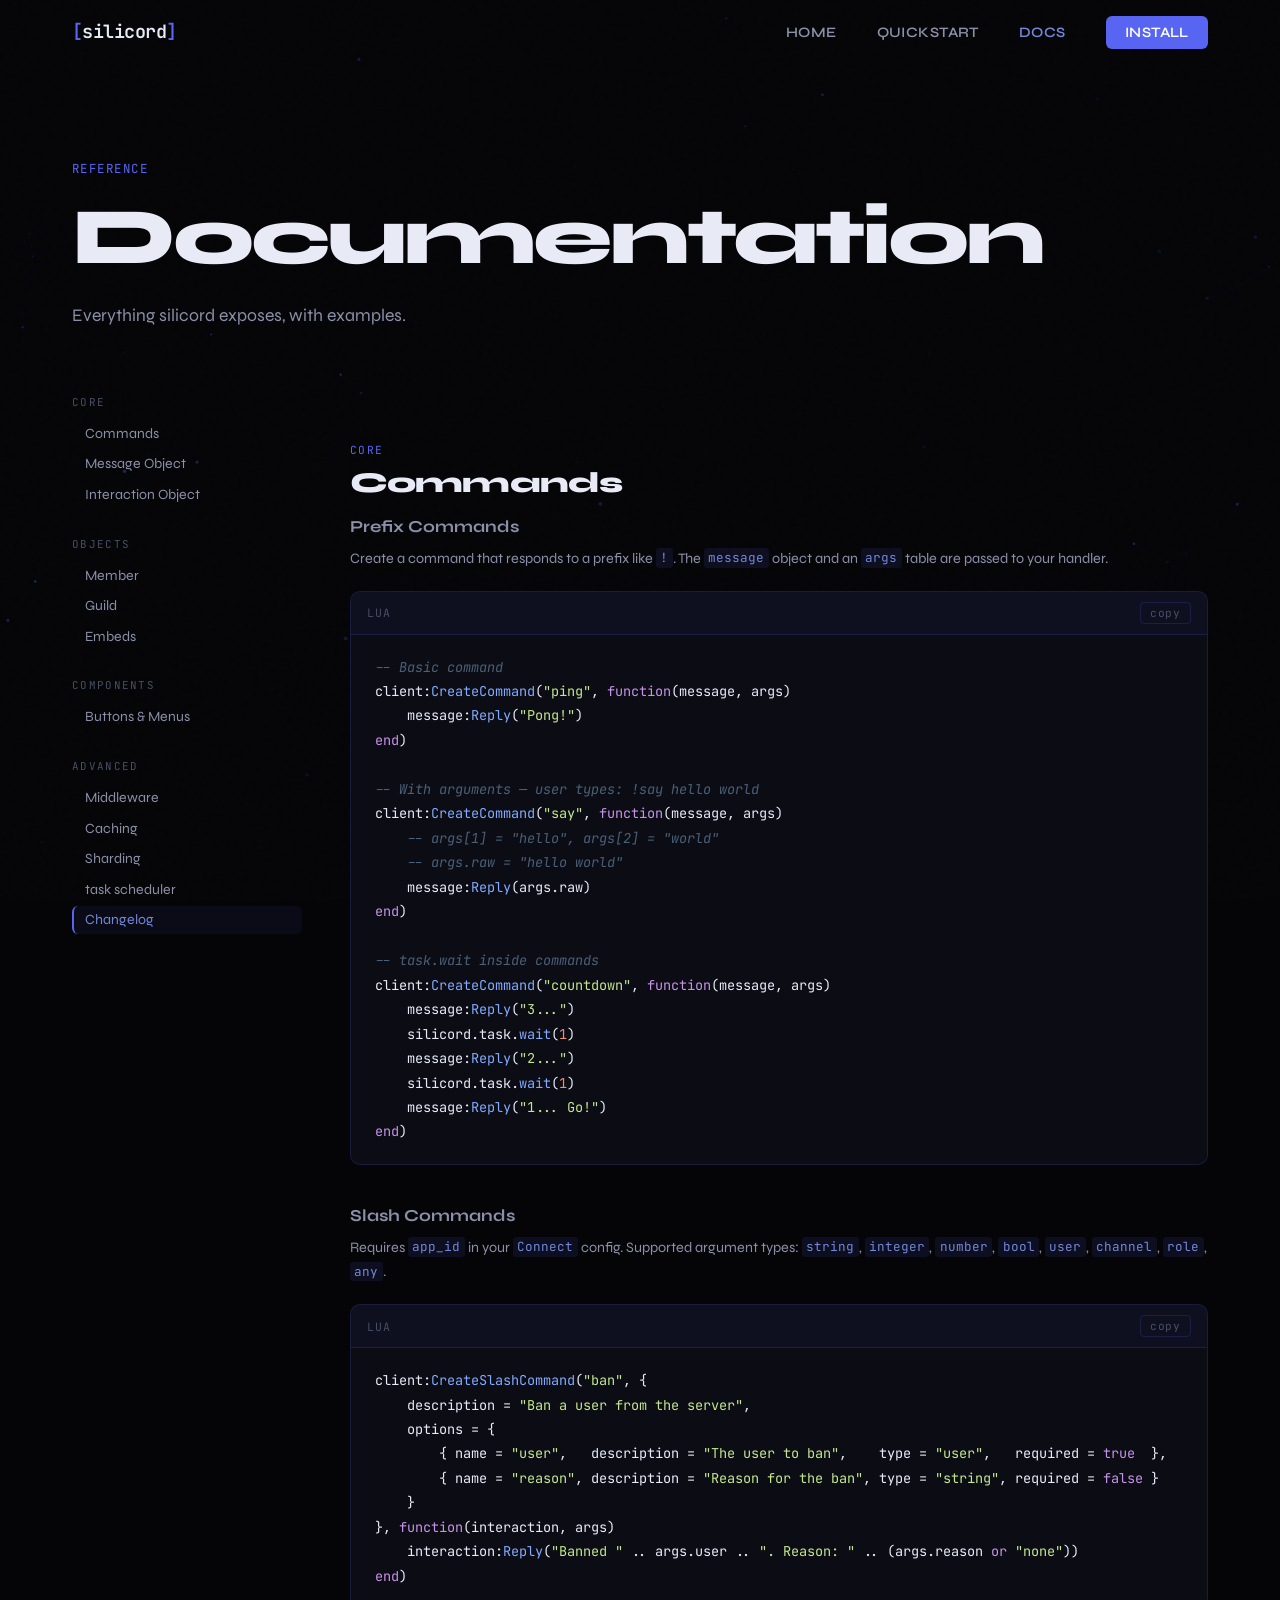
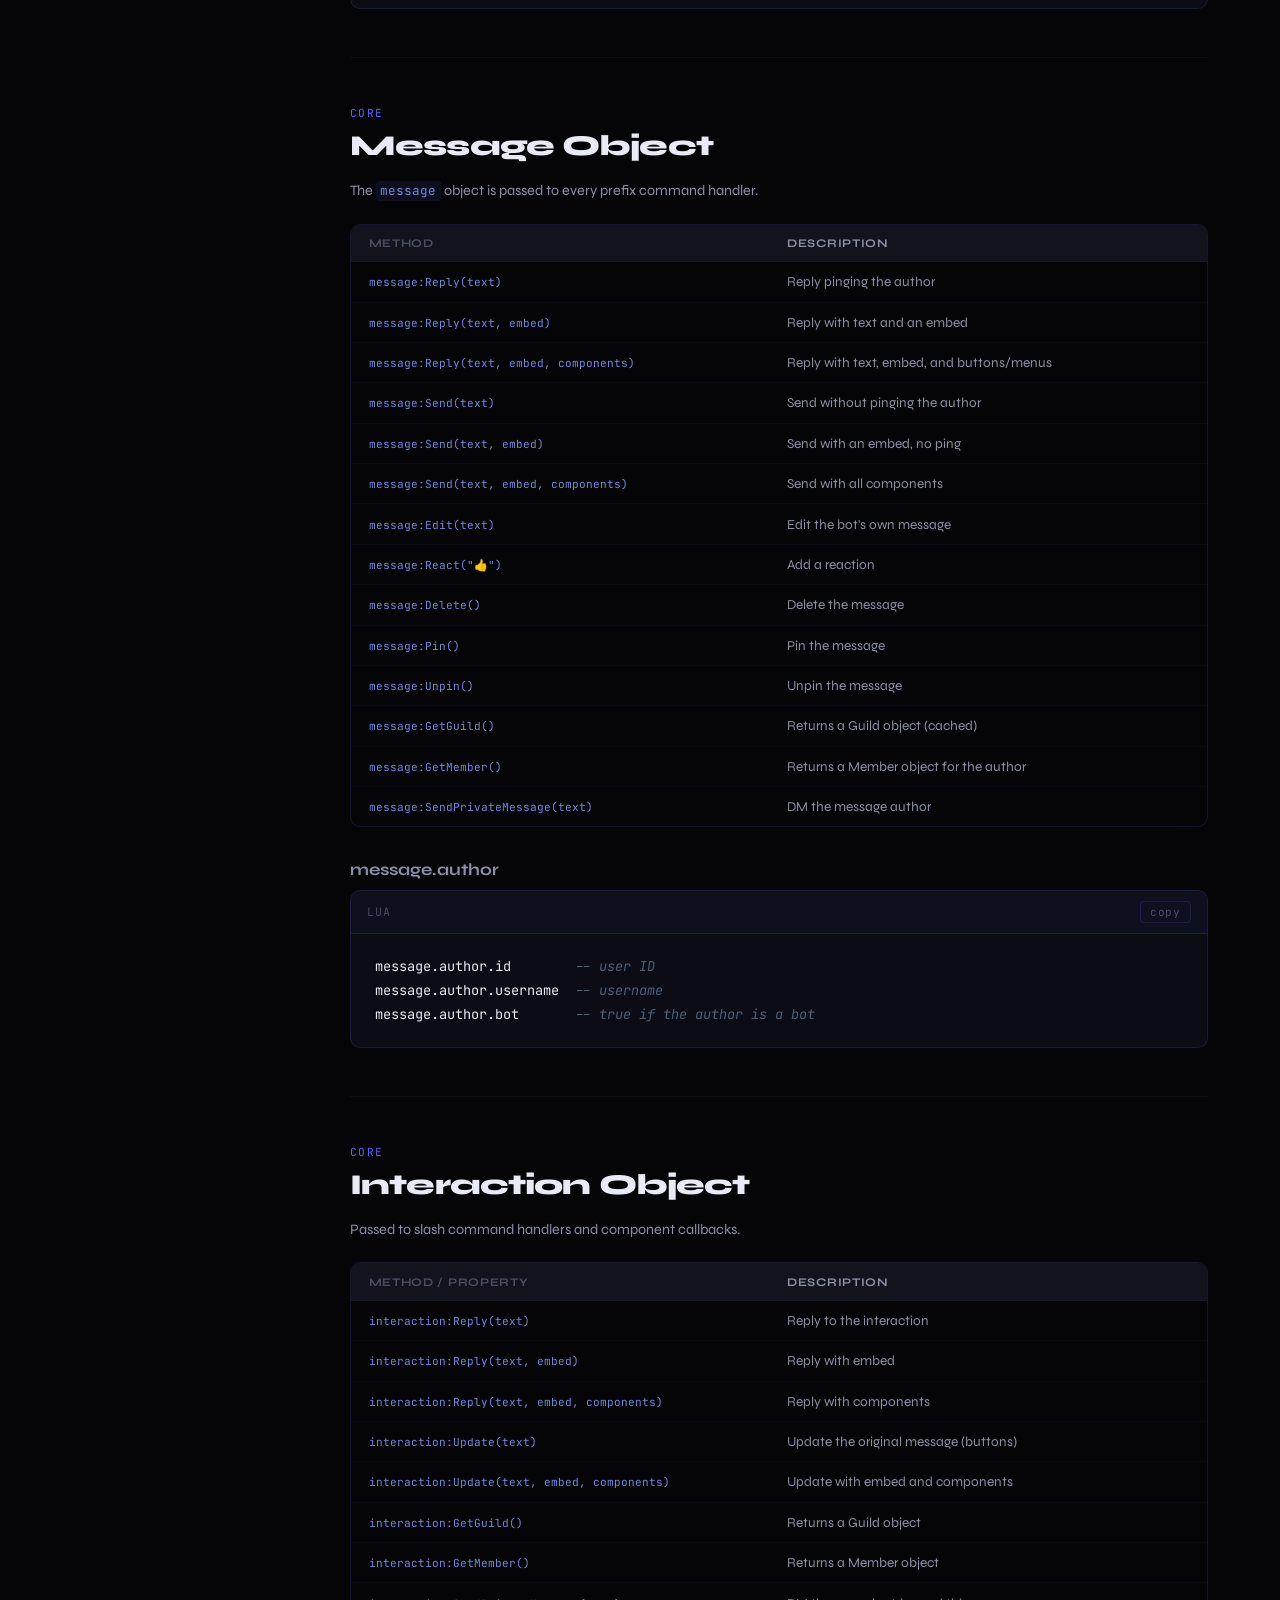
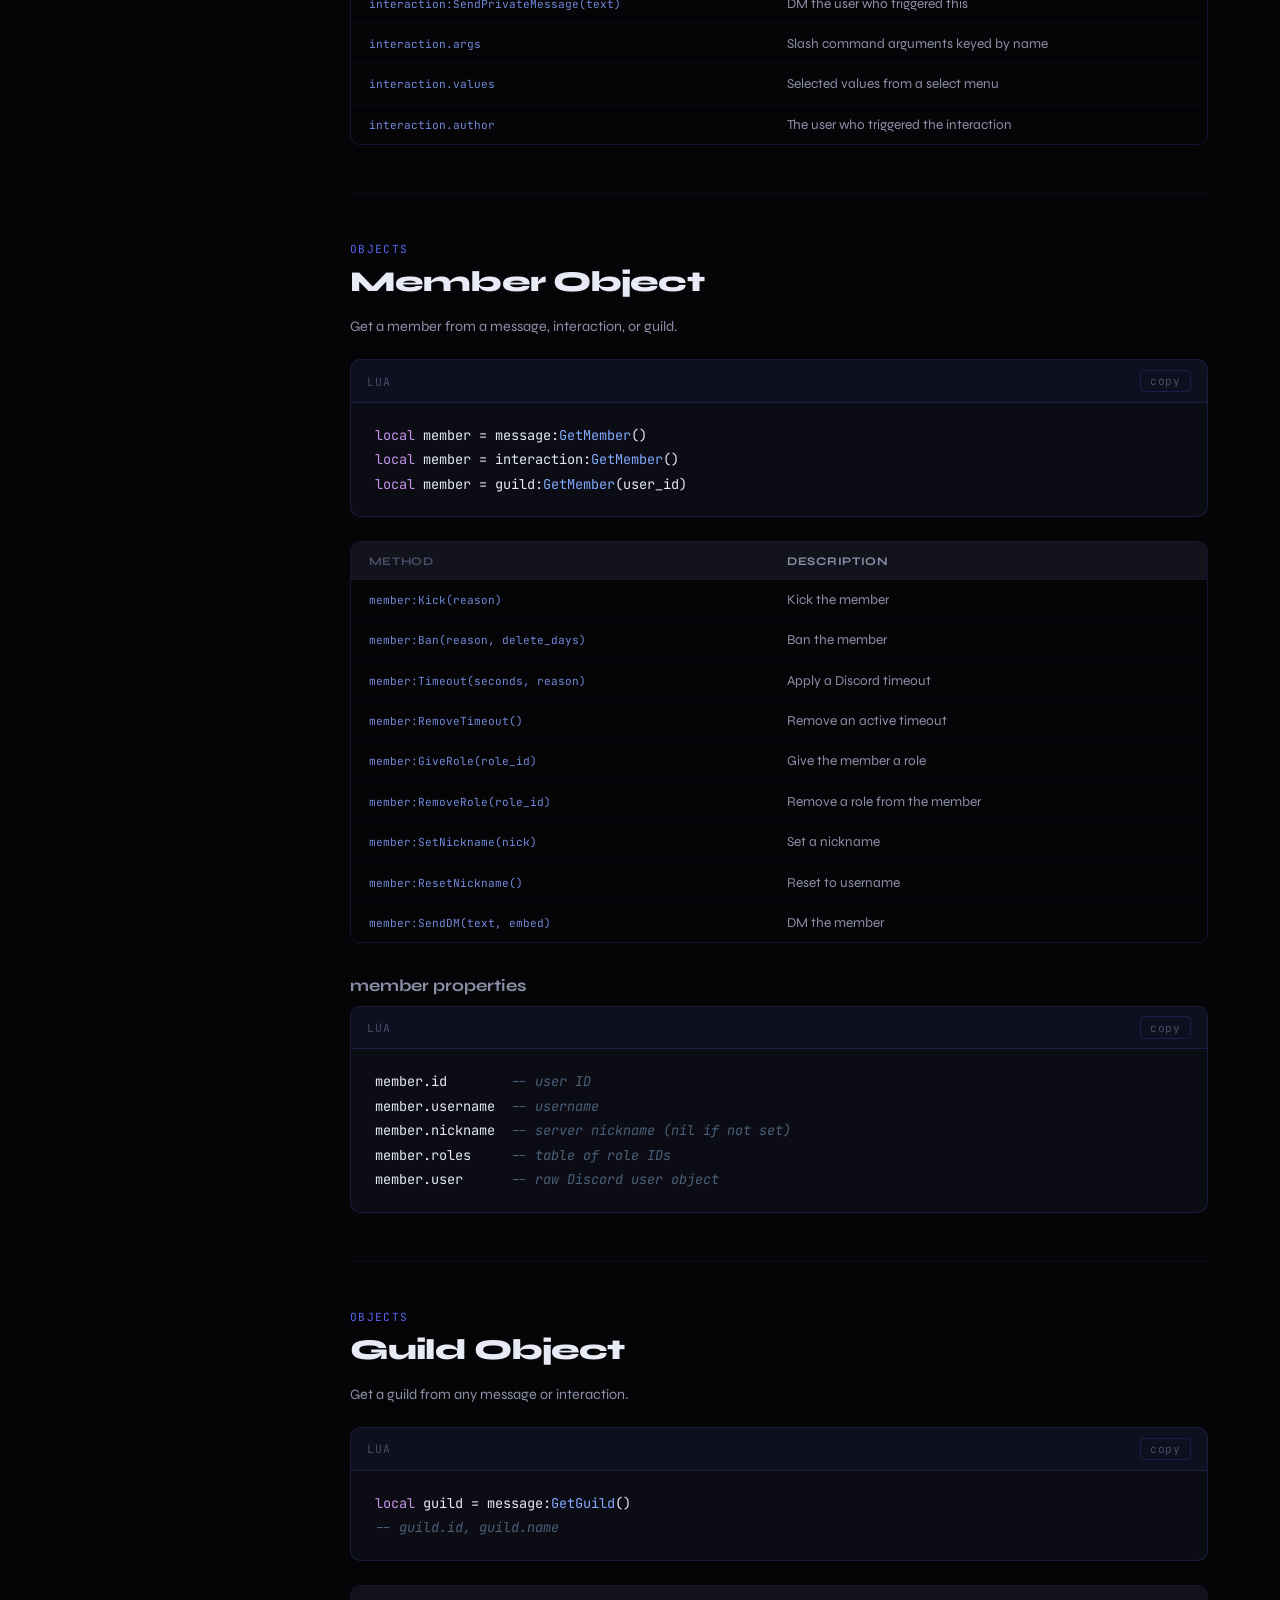
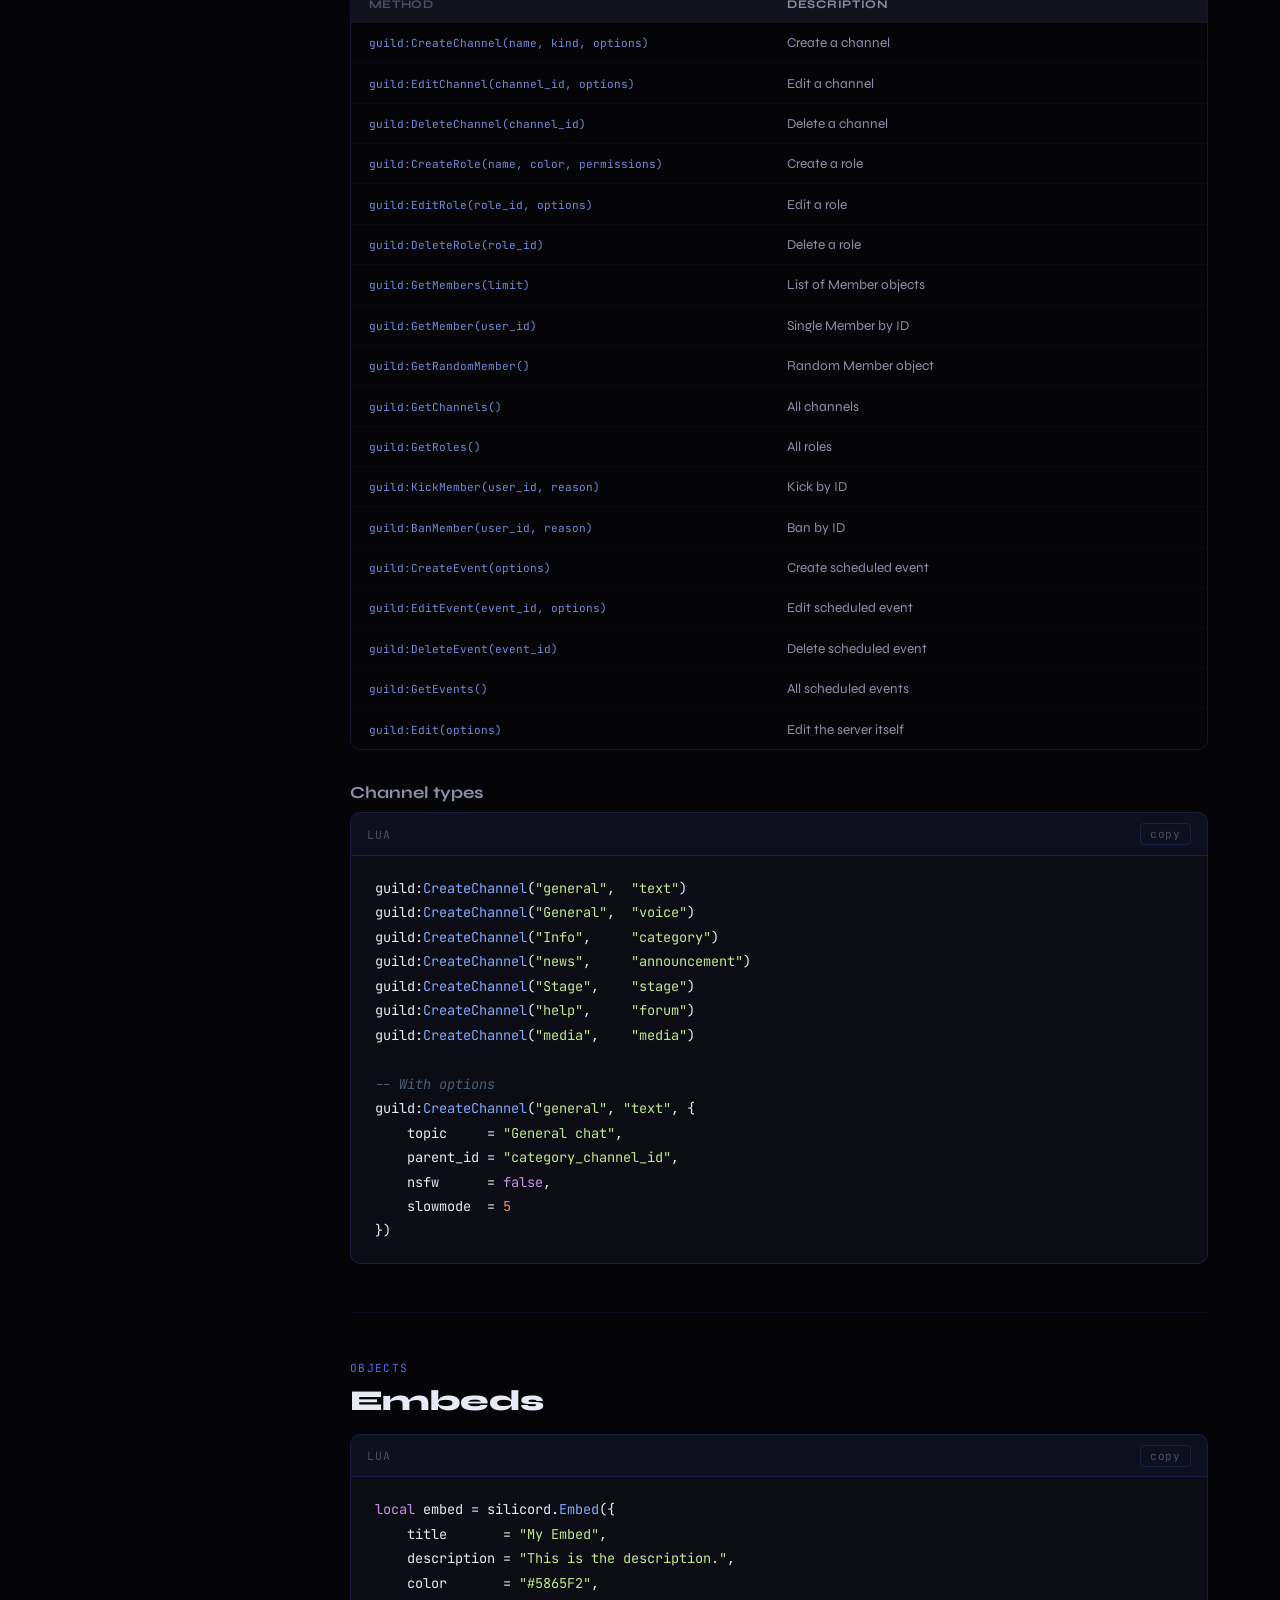
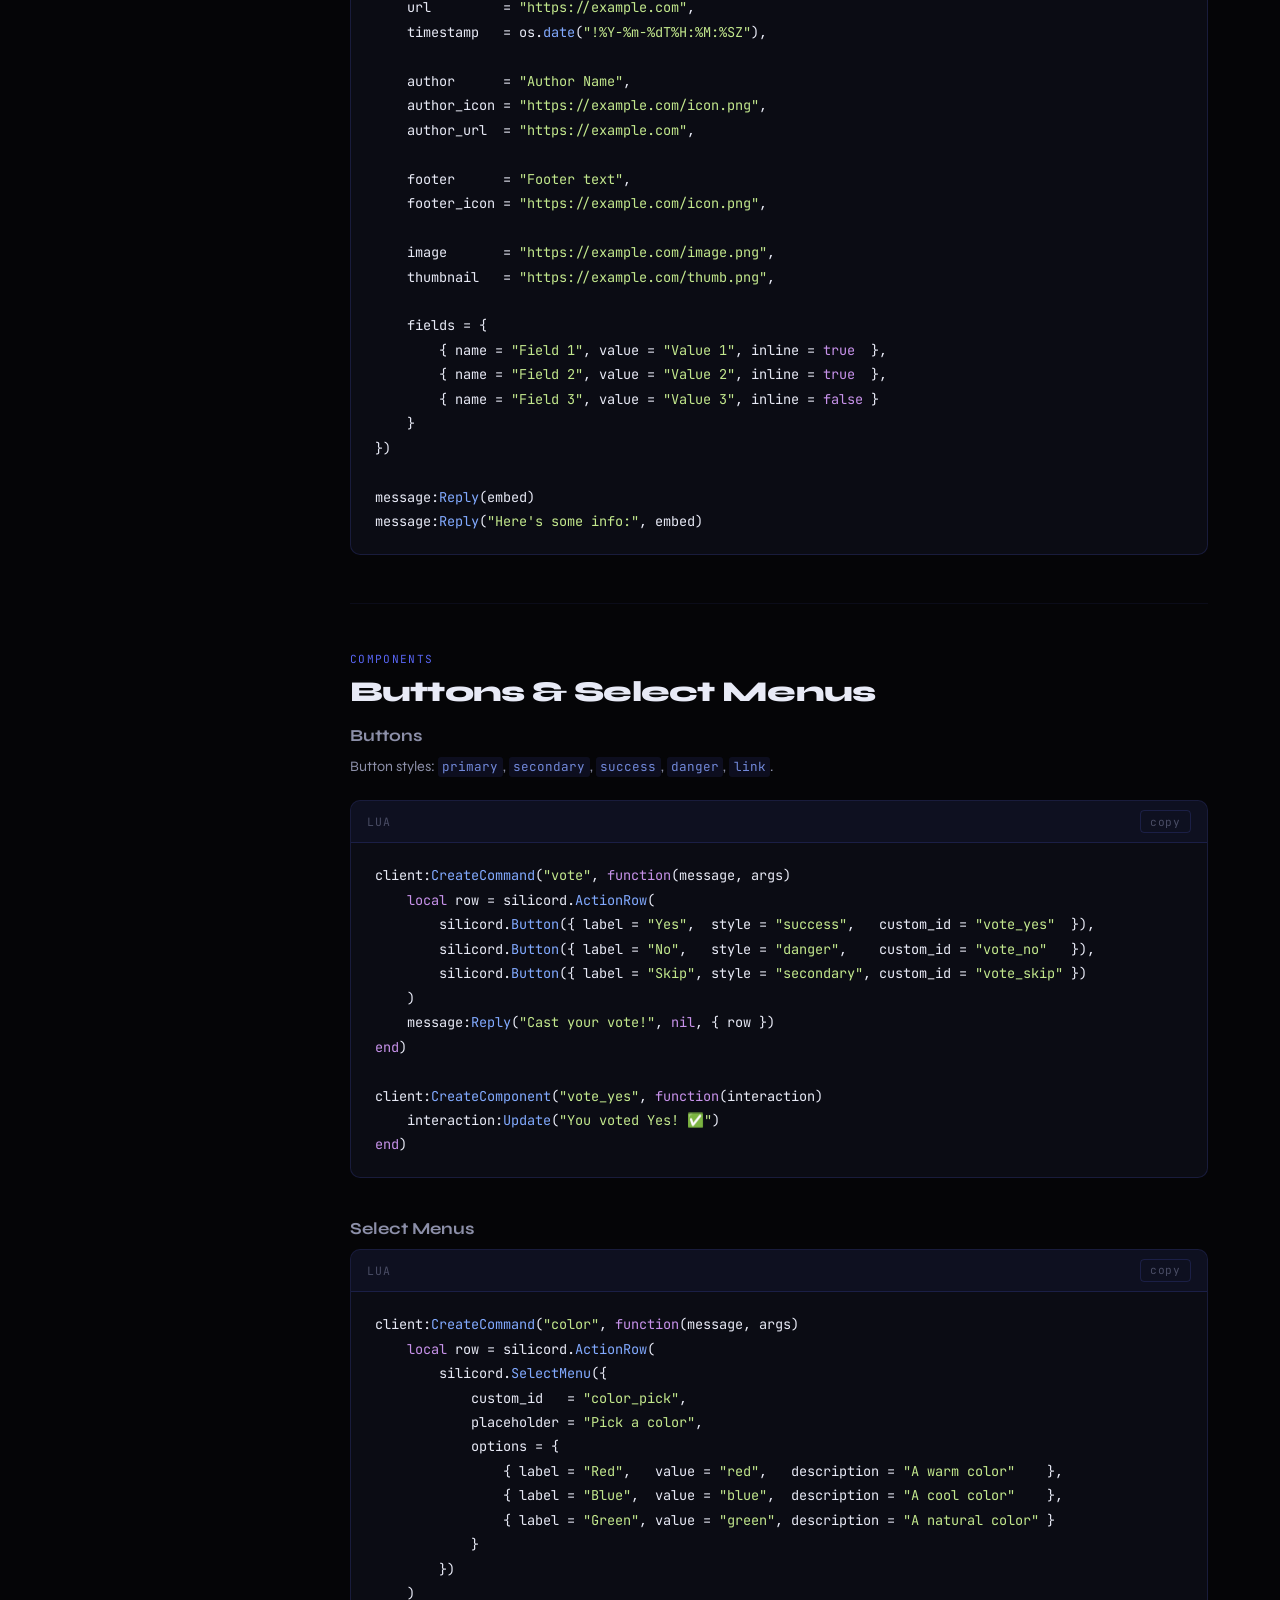
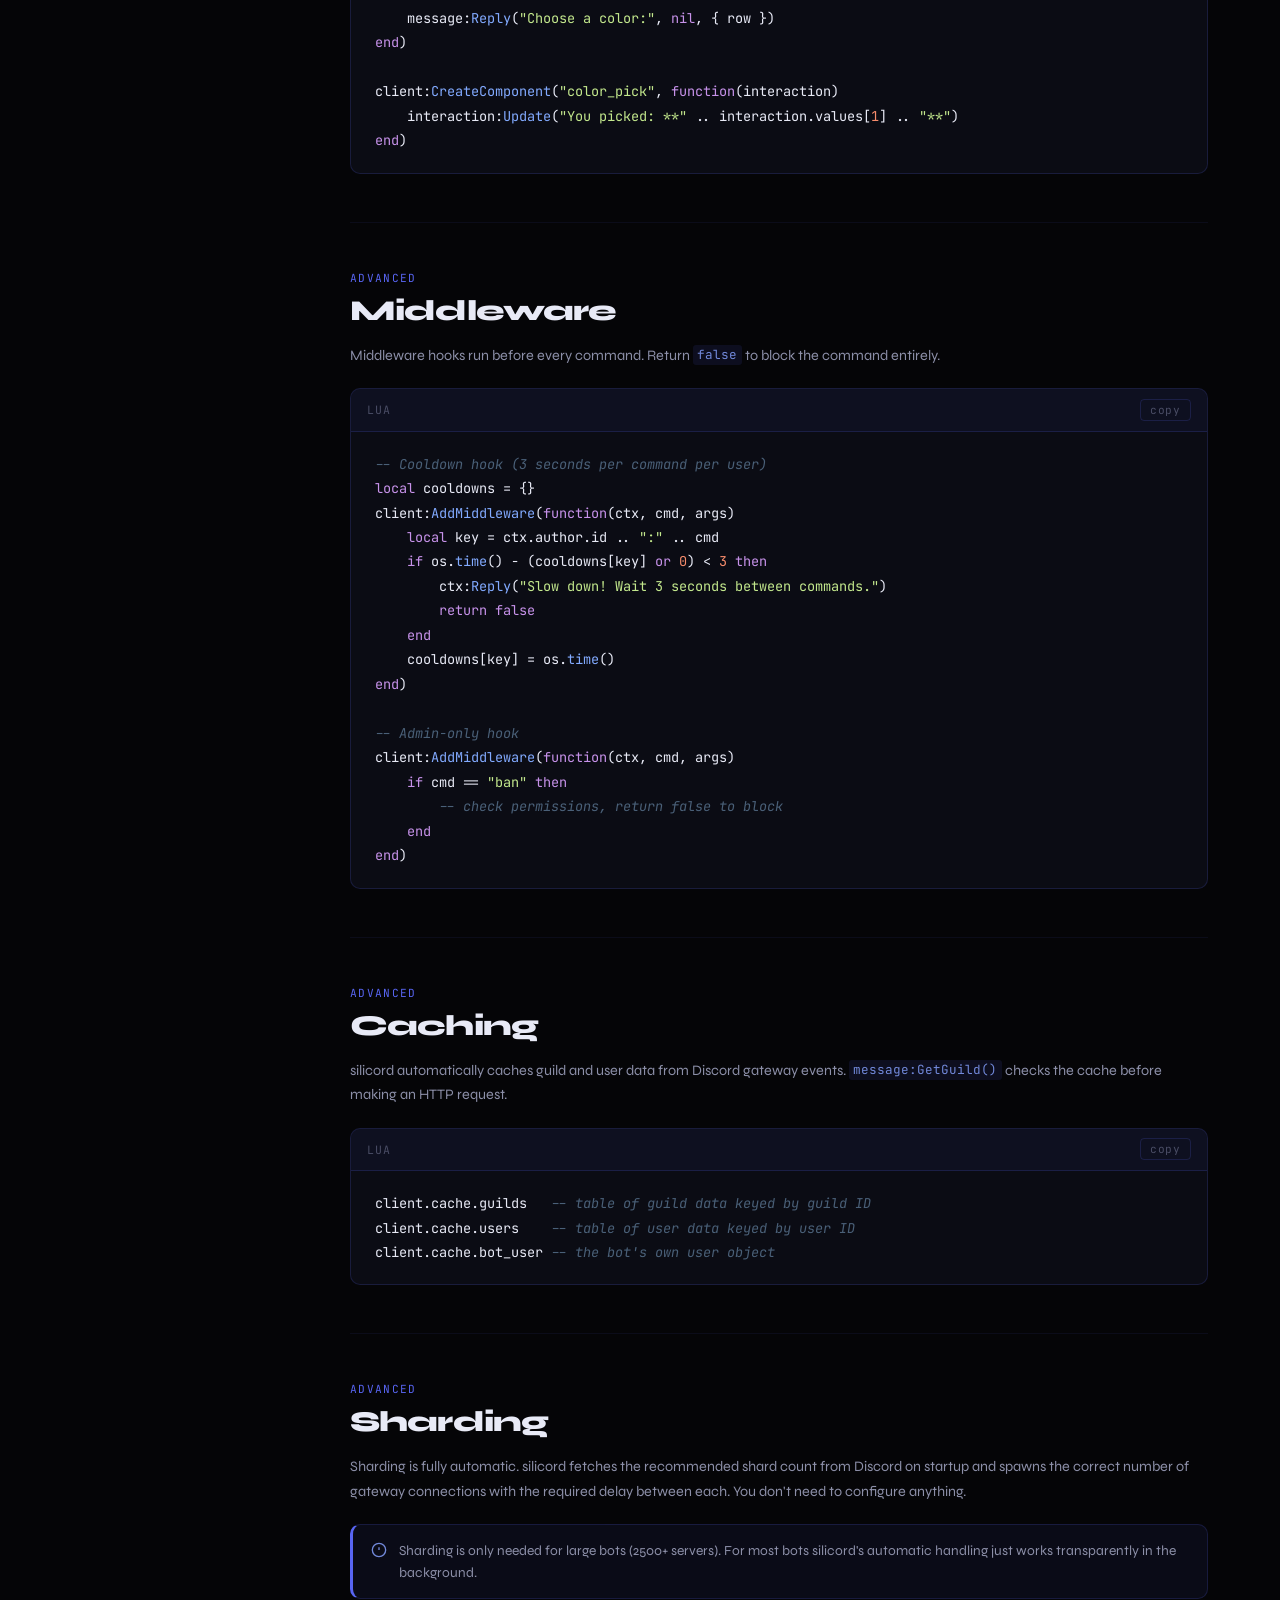
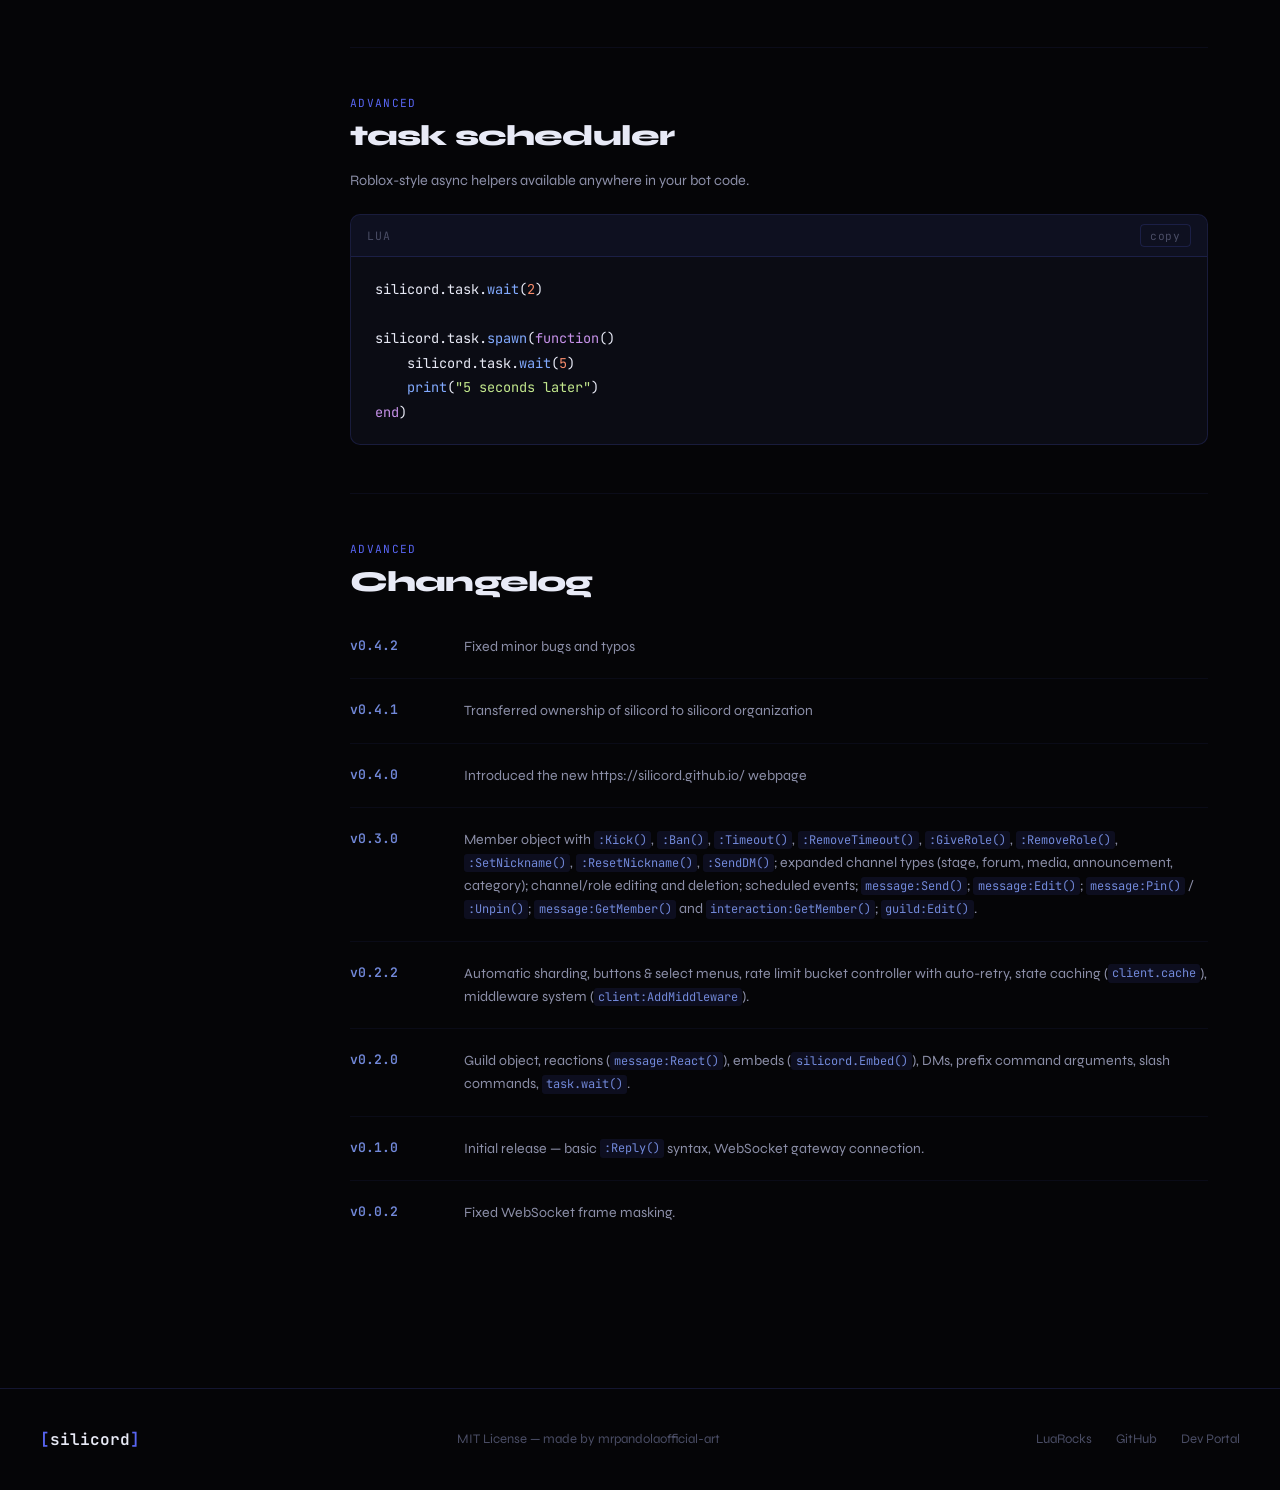
==== docs.html @ 096caf04 "merge branch 'gh-pages' :wq" ====
<!DOCTYPE html>
<html lang="en">
<head>
  <meta charset="UTF-8" />
  <meta name="viewport" content="width=device-width, initial-scale=1.0" />
  <title>Docs — silicord</title>
  <link rel="preconnect" href="https://fonts.googleapis.com" />
  <link rel="preconnect" href="https://fonts.gstatic.com" crossorigin />
  <link href="https://fonts.googleapis.com/css2?family=Syne:wght@400;700;800&family=JetBrains+Mono:wght@400;600&display=swap" rel="stylesheet" />
  <link rel="stylesheet" href="css/style.css" />
</head>
<body>
  <canvas id="bg-canvas"></canvas>
  <div class="noise"></div>

  <nav class="nav" id="nav">
    <div class="nav-inner">
      <a href="index.html" class="nav-logo">
        <span class="logo-bracket">[</span>silicord<span class="logo-bracket">]</span>
      </a>
      <ul class="nav-links">
        <li><a href="index.html">Home</a></li>
        <li><a href="quickstart.html">Quickstart</a></li>
        <li><a href="docs.html" class="nav-active">Docs</a></li>
        <li><a href="https://luarocks.org/modules/mrpandolaofficial-art/silicord" target="_blank" class="nav-cta">Install</a></li>
      </ul>
      <button class="hamburger" id="hamburger" aria-label="Menu">
        <span></span><span></span><span></span>
      </button>
    </div>
    <div class="mobile-menu" id="mobile-menu">
      <a href="index.html">Home</a>
      <a href="quickstart.html">Quickstart</a>
      <a href="docs.html">Docs</a>
      <a href="https://luarocks.org/modules/mrpandolaofficial-art/silicord" target="_blank">Install</a>
    </div>
  </nav>

  <!-- PAGE HERO -->
  <section class="page-hero">
    <div class="section-label reveal">Reference</div>
    <h1 class="page-title reveal">Documentation</h1>
    <p class="page-sub reveal">Everything silicord exposes, with examples.</p>
  </section>

  <!-- DOCS LAYOUT -->
  <div class="docs-layout">

    <!-- SIDEBAR -->
    <aside class="docs-sidebar" id="docs-sidebar">
      <nav class="sidebar-nav">
        <div class="sidebar-group">
          <div class="sidebar-group-label">Core</div>
          <a href="#commands" class="sidebar-link">Commands</a>
          <a href="#message" class="sidebar-link">Message Object</a>
          <a href="#interaction" class="sidebar-link">Interaction Object</a>
        </div>
        <div class="sidebar-group">
          <div class="sidebar-group-label">Objects</div>
          <a href="#member" class="sidebar-link">Member</a>
          <a href="#guild" class="sidebar-link">Guild</a>
          <a href="#embeds" class="sidebar-link">Embeds</a>
        </div>
        <div class="sidebar-group">
          <div class="sidebar-group-label">Components</div>
          <a href="#components" class="sidebar-link">Buttons &amp; Menus</a>
        </div>
        <div class="sidebar-group">
          <div class="sidebar-group-label">Advanced</div>
          <a href="#middleware" class="sidebar-link">Middleware</a>
          <a href="#caching" class="sidebar-link">Caching</a>
          <a href="#sharding" class="sidebar-link">Sharding</a>
          <a href="#task" class="sidebar-link">task scheduler</a>
          <a href="#changelog" class="sidebar-link">Changelog</a>
        </div>
      </nav>
    </aside>

    <!-- MAIN CONTENT -->
    <main class="docs-main">

      <!-- COMMANDS -->
      <section class="doc-section" id="commands">
        <div class="doc-section-label">Core</div>
        <h2 class="doc-section-title">Commands</h2>

        <h3 class="doc-sub">Prefix Commands</h3>
        <p class="doc-p">Create a command that responds to a prefix like <code>!</code>. The <code>message</code> object and an <code>args</code> table are passed to your handler.</p>
        <div class="code-block">
          <div class="code-header"><span class="code-lang">lua</span><button class="copy-code" data-code='-- Basic command
client:CreateCommand("ping", function(message, args)
    message:Reply("Pong!")
end)

-- With arguments — user types: !say hello world
client:CreateCommand("say", function(message, args)
    -- args[1] = "hello", args[2] = "world"
    -- args.raw = "hello world"
    message:Reply(args.raw)
end)

-- task.wait inside commands
client:CreateCommand("countdown", function(message, args)
    message:Reply("3...")
    silicord.task.wait(1)
    message:Reply("2...")
    silicord.task.wait(1)
    message:Reply("1... Go!")
end)'>copy</button></div>
          <pre><code class="lua"><span class="cmt">-- Basic command</span>
client:<span class="fn">CreateCommand</span>(<span class="str">"ping"</span>, <span class="kw">function</span>(message, args)
    message:<span class="fn">Reply</span>(<span class="str">"Pong!"</span>)
<span class="kw">end</span>)

<span class="cmt">-- With arguments — user types: !say hello world</span>
client:<span class="fn">CreateCommand</span>(<span class="str">"say"</span>, <span class="kw">function</span>(message, args)
    <span class="cmt">-- args[1] = "hello", args[2] = "world"</span>
    <span class="cmt">-- args.raw = "hello world"</span>
    message:<span class="fn">Reply</span>(args.raw)
<span class="kw">end</span>)

<span class="cmt">-- task.wait inside commands</span>
client:<span class="fn">CreateCommand</span>(<span class="str">"countdown"</span>, <span class="kw">function</span>(message, args)
    message:<span class="fn">Reply</span>(<span class="str">"3..."</span>)
    silicord.task.<span class="fn">wait</span>(<span class="num">1</span>)
    message:<span class="fn">Reply</span>(<span class="str">"2..."</span>)
    silicord.task.<span class="fn">wait</span>(<span class="num">1</span>)
    message:<span class="fn">Reply</span>(<span class="str">"1... Go!"</span>)
<span class="kw">end</span>)</code></pre>
        </div>

        <h3 class="doc-sub" style="margin-top:2.5rem">Slash Commands</h3>
        <p class="doc-p">Requires <code>app_id</code> in your <code>Connect</code> config. Supported argument types: <code>string</code>, <code>integer</code>, <code>number</code>, <code>bool</code>, <code>user</code>, <code>channel</code>, <code>role</code>, <code>any</code>.</p>
        <div class="code-block">
          <div class="code-header"><span class="code-lang">lua</span><button class="copy-code" data-code='client:CreateSlashCommand("ban", {
    description = "Ban a user from the server",
    options = {
        { name = "user",   description = "The user to ban",    type = "user",   required = true  },
        { name = "reason", description = "Reason for the ban", type = "string", required = false }
    }
}, function(interaction, args)
    interaction:Reply("Banned " .. args.user .. ". Reason: " .. (args.reason or "none"))
end)'>copy</button></div>
          <pre><code class="lua">client:<span class="fn">CreateSlashCommand</span>(<span class="str">"ban"</span>, {
    description = <span class="str">"Ban a user from the server"</span>,
    options = {
        { name = <span class="str">"user"</span>,   description = <span class="str">"The user to ban"</span>,    type = <span class="str">"user"</span>,   required = <span class="kw">true</span>  },
        { name = <span class="str">"reason"</span>, description = <span class="str">"Reason for the ban"</span>, type = <span class="str">"string"</span>, required = <span class="kw">false</span> }
    }
}, <span class="kw">function</span>(interaction, args)
    interaction:<span class="fn">Reply</span>(<span class="str">"Banned "</span> .. args.user .. <span class="str">". Reason: "</span> .. (args.reason <span class="kw">or</span> <span class="str">"none"</span>))
<span class="kw">end</span>)</code></pre>
        </div>
      </section>

      <!-- MESSAGE -->
      <section class="doc-section" id="message">
        <div class="doc-section-label">Core</div>
        <h2 class="doc-section-title">Message Object</h2>
        <p class="doc-p">The <code>message</code> object is passed to every prefix command handler.</p>

        <div class="method-table">
          <div class="method-row header"><div>Method</div><div>Description</div></div>
          <div class="method-row"><div><code>message:Reply(text)</code></div><div>Reply pinging the author</div></div>
          <div class="method-row"><div><code>message:Reply(text, embed)</code></div><div>Reply with text and an embed</div></div>
          <div class="method-row"><div><code>message:Reply(text, embed, components)</code></div><div>Reply with text, embed, and buttons/menus</div></div>
          <div class="method-row"><div><code>message:Send(text)</code></div><div>Send without pinging the author</div></div>
          <div class="method-row"><div><code>message:Send(text, embed)</code></div><div>Send with an embed, no ping</div></div>
          <div class="method-row"><div><code>message:Send(text, embed, components)</code></div><div>Send with all components</div></div>
          <div class="method-row"><div><code>message:Edit(text)</code></div><div>Edit the bot's own message</div></div>
          <div class="method-row"><div><code>message:React("👍")</code></div><div>Add a reaction</div></div>
          <div class="method-row"><div><code>message:Delete()</code></div><div>Delete the message</div></div>
          <div class="method-row"><div><code>message:Pin()</code></div><div>Pin the message</div></div>
          <div class="method-row"><div><code>message:Unpin()</code></div><div>Unpin the message</div></div>
          <div class="method-row"><div><code>message:GetGuild()</code></div><div>Returns a Guild object (cached)</div></div>
          <div class="method-row"><div><code>message:GetMember()</code></div><div>Returns a Member object for the author</div></div>
          <div class="method-row"><div><code>message:SendPrivateMessage(text)</code></div><div>DM the message author</div></div>
        </div>

        <h3 class="doc-sub" style="margin-top:2rem">message.author</h3>
        <div class="code-block">
          <div class="code-header"><span class="code-lang">lua</span><button class="copy-code" data-code='message.author.id        -- user ID
message.author.username  -- username
message.author.bot       -- true if the author is a bot'>copy</button></div>
          <pre><code class="lua">message.author.id        <span class="cmt">-- user ID</span>
message.author.username  <span class="cmt">-- username</span>
message.author.bot       <span class="cmt">-- true if the author is a bot</span></code></pre>
        </div>
      </section>

      <!-- INTERACTION -->
      <section class="doc-section" id="interaction">
        <div class="doc-section-label">Core</div>
        <h2 class="doc-section-title">Interaction Object</h2>
        <p class="doc-p">Passed to slash command handlers and component callbacks.</p>
        <div class="method-table">
          <div class="method-row header"><div>Method / Property</div><div>Description</div></div>
          <div class="method-row"><div><code>interaction:Reply(text)</code></div><div>Reply to the interaction</div></div>
          <div class="method-row"><div><code>interaction:Reply(text, embed)</code></div><div>Reply with embed</div></div>
          <div class="method-row"><div><code>interaction:Reply(text, embed, components)</code></div><div>Reply with components</div></div>
          <div class="method-row"><div><code>interaction:Update(text)</code></div><div>Update the original message (buttons)</div></div>
          <div class="method-row"><div><code>interaction:Update(text, embed, components)</code></div><div>Update with embed and components</div></div>
          <div class="method-row"><div><code>interaction:GetGuild()</code></div><div>Returns a Guild object</div></div>
          <div class="method-row"><div><code>interaction:GetMember()</code></div><div>Returns a Member object</div></div>
          <div class="method-row"><div><code>interaction:SendPrivateMessage(text)</code></div><div>DM the user who triggered this</div></div>
          <div class="method-row"><div><code>interaction.args</code></div><div>Slash command arguments keyed by name</div></div>
          <div class="method-row"><div><code>interaction.values</code></div><div>Selected values from a select menu</div></div>
          <div class="method-row"><div><code>interaction.author</code></div><div>The user who triggered the interaction</div></div>
        </div>
      </section>

      <!-- MEMBER -->
      <section class="doc-section" id="member">
        <div class="doc-section-label">Objects</div>
        <h2 class="doc-section-title">Member Object</h2>
        <p class="doc-p">Get a member from a message, interaction, or guild.</p>
        <div class="code-block">
          <div class="code-header"><span class="code-lang">lua</span><button class="copy-code" data-code='local member = message:GetMember()
local member = interaction:GetMember()
local member = guild:GetMember(user_id)'>copy</button></div>
          <pre><code class="lua"><span class="kw">local</span> member = message:<span class="fn">GetMember</span>()
<span class="kw">local</span> member = interaction:<span class="fn">GetMember</span>()
<span class="kw">local</span> member = guild:<span class="fn">GetMember</span>(user_id)</code></pre>
        </div>

        <div class="method-table" style="margin-top:1.5rem">
          <div class="method-row header"><div>Method</div><div>Description</div></div>
          <div class="method-row"><div><code>member:Kick(reason)</code></div><div>Kick the member</div></div>
          <div class="method-row"><div><code>member:Ban(reason, delete_days)</code></div><div>Ban the member</div></div>
          <div class="method-row"><div><code>member:Timeout(seconds, reason)</code></div><div>Apply a Discord timeout</div></div>
          <div class="method-row"><div><code>member:RemoveTimeout()</code></div><div>Remove an active timeout</div></div>
          <div class="method-row"><div><code>member:GiveRole(role_id)</code></div><div>Give the member a role</div></div>
          <div class="method-row"><div><code>member:RemoveRole(role_id)</code></div><div>Remove a role from the member</div></div>
          <div class="method-row"><div><code>member:SetNickname(nick)</code></div><div>Set a nickname</div></div>
          <div class="method-row"><div><code>member:ResetNickname()</code></div><div>Reset to username</div></div>
          <div class="method-row"><div><code>member:SendDM(text, embed)</code></div><div>DM the member</div></div>
        </div>

        <h3 class="doc-sub" style="margin-top:2rem">member properties</h3>
        <div class="code-block">
          <div class="code-header"><span class="code-lang">lua</span><button class="copy-code" data-code='member.id        -- user ID
member.username  -- username
member.nickname  -- server nickname (nil if not set)
member.roles     -- table of role IDs
member.user      -- raw Discord user object'>copy</button></div>
          <pre><code class="lua">member.id        <span class="cmt">-- user ID</span>
member.username  <span class="cmt">-- username</span>
member.nickname  <span class="cmt">-- server nickname (nil if not set)</span>
member.roles     <span class="cmt">-- table of role IDs</span>
member.user      <span class="cmt">-- raw Discord user object</span></code></pre>
        </div>
      </section>

      <!-- GUILD -->
      <section class="doc-section" id="guild">
        <div class="doc-section-label">Objects</div>
        <h2 class="doc-section-title">Guild Object</h2>
        <p class="doc-p">Get a guild from any message or interaction.</p>
        <div class="code-block">
          <div class="code-header"><span class="code-lang">lua</span><button class="copy-code" data-code='local guild = message:GetGuild()
-- guild.id, guild.name'>copy</button></div>
          <pre><code class="lua"><span class="kw">local</span> guild = message:<span class="fn">GetGuild</span>()
<span class="cmt">-- guild.id, guild.name</span></code></pre>
        </div>

        <div class="method-table" style="margin-top:1.5rem">
          <div class="method-row header"><div>Method</div><div>Description</div></div>
          <div class="method-row"><div><code>guild:CreateChannel(name, kind, options)</code></div><div>Create a channel</div></div>
          <div class="method-row"><div><code>guild:EditChannel(channel_id, options)</code></div><div>Edit a channel</div></div>
          <div class="method-row"><div><code>guild:DeleteChannel(channel_id)</code></div><div>Delete a channel</div></div>
          <div class="method-row"><div><code>guild:CreateRole(name, color, permissions)</code></div><div>Create a role</div></div>
          <div class="method-row"><div><code>guild:EditRole(role_id, options)</code></div><div>Edit a role</div></div>
          <div class="method-row"><div><code>guild:DeleteRole(role_id)</code></div><div>Delete a role</div></div>
          <div class="method-row"><div><code>guild:GetMembers(limit)</code></div><div>List of Member objects</div></div>
          <div class="method-row"><div><code>guild:GetMember(user_id)</code></div><div>Single Member by ID</div></div>
          <div class="method-row"><div><code>guild:GetRandomMember()</code></div><div>Random Member object</div></div>
          <div class="method-row"><div><code>guild:GetChannels()</code></div><div>All channels</div></div>
          <div class="method-row"><div><code>guild:GetRoles()</code></div><div>All roles</div></div>
          <div class="method-row"><div><code>guild:KickMember(user_id, reason)</code></div><div>Kick by ID</div></div>
          <div class="method-row"><div><code>guild:BanMember(user_id, reason)</code></div><div>Ban by ID</div></div>
          <div class="method-row"><div><code>guild:CreateEvent(options)</code></div><div>Create scheduled event</div></div>
          <div class="method-row"><div><code>guild:EditEvent(event_id, options)</code></div><div>Edit scheduled event</div></div>
          <div class="method-row"><div><code>guild:DeleteEvent(event_id)</code></div><div>Delete scheduled event</div></div>
          <div class="method-row"><div><code>guild:GetEvents()</code></div><div>All scheduled events</div></div>
          <div class="method-row"><div><code>guild:Edit(options)</code></div><div>Edit the server itself</div></div>
        </div>

        <h3 class="doc-sub" style="margin-top:2rem">Channel types</h3>
        <div class="code-block">
          <div class="code-header"><span class="code-lang">lua</span><button class="copy-code" data-code='guild:CreateChannel("general",  "text")
guild:CreateChannel("General",  "voice")
guild:CreateChannel("Info",     "category")
guild:CreateChannel("news",     "announcement")
guild:CreateChannel("Stage",    "stage")
guild:CreateChannel("help",     "forum")
guild:CreateChannel("media",    "media")

-- With options
guild:CreateChannel("general", "text", {
    topic     = "General chat",
    parent_id = "category_channel_id",
    nsfw      = false,
    slowmode  = 5
})'>copy</button></div>
          <pre><code class="lua">guild:<span class="fn">CreateChannel</span>(<span class="str">"general"</span>,  <span class="str">"text"</span>)
guild:<span class="fn">CreateChannel</span>(<span class="str">"General"</span>,  <span class="str">"voice"</span>)
guild:<span class="fn">CreateChannel</span>(<span class="str">"Info"</span>,     <span class="str">"category"</span>)
guild:<span class="fn">CreateChannel</span>(<span class="str">"news"</span>,     <span class="str">"announcement"</span>)
guild:<span class="fn">CreateChannel</span>(<span class="str">"Stage"</span>,    <span class="str">"stage"</span>)
guild:<span class="fn">CreateChannel</span>(<span class="str">"help"</span>,     <span class="str">"forum"</span>)
guild:<span class="fn">CreateChannel</span>(<span class="str">"media"</span>,    <span class="str">"media"</span>)

<span class="cmt">-- With options</span>
guild:<span class="fn">CreateChannel</span>(<span class="str">"general"</span>, <span class="str">"text"</span>, {
    topic     = <span class="str">"General chat"</span>,
    parent_id = <span class="str">"category_channel_id"</span>,
    nsfw      = <span class="kw">false</span>,
    slowmode  = <span class="num">5</span>
})</code></pre>
        </div>
      </section>

      <!-- EMBEDS -->
      <section class="doc-section" id="embeds">
        <div class="doc-section-label">Objects</div>
        <h2 class="doc-section-title">Embeds</h2>
        <div class="code-block">
          <div class="code-header"><span class="code-lang">lua</span><button class="copy-code" data-code='local embed = silicord.Embed({
    title       = "My Embed",
    description = "This is the description.",
    color       = "#5865F2",
    url         = "https://example.com",
    timestamp   = os.date("!%Y-%m-%dT%H:%M:%SZ"),

    author      = "Author Name",
    author_icon = "https://example.com/icon.png",
    author_url  = "https://example.com",

    footer      = "Footer text",
    footer_icon = "https://example.com/icon.png",

    image       = "https://example.com/image.png",
    thumbnail   = "https://example.com/thumb.png",

    fields = {
        { name = "Field 1", value = "Value 1", inline = true  },
        { name = "Field 2", value = "Value 2", inline = true  },
        { name = "Field 3", value = "Value 3", inline = false }
    }
})

message:Reply(embed)
message:Reply("Here\'s some info:", embed)'>copy</button></div>
          <pre><code class="lua"><span class="kw">local</span> embed = silicord.<span class="fn">Embed</span>({
    title       = <span class="str">"My Embed"</span>,
    description = <span class="str">"This is the description."</span>,
    color       = <span class="str">"#5865F2"</span>,
    url         = <span class="str">"https://example.com"</span>,
    timestamp   = os.<span class="fn">date</span>(<span class="str">"!%Y-%m-%dT%H:%M:%SZ"</span>),

    author      = <span class="str">"Author Name"</span>,
    author_icon = <span class="str">"https://example.com/icon.png"</span>,
    author_url  = <span class="str">"https://example.com"</span>,

    footer      = <span class="str">"Footer text"</span>,
    footer_icon = <span class="str">"https://example.com/icon.png"</span>,

    image       = <span class="str">"https://example.com/image.png"</span>,
    thumbnail   = <span class="str">"https://example.com/thumb.png"</span>,

    fields = {
        { name = <span class="str">"Field 1"</span>, value = <span class="str">"Value 1"</span>, inline = <span class="kw">true</span>  },
        { name = <span class="str">"Field 2"</span>, value = <span class="str">"Value 2"</span>, inline = <span class="kw">true</span>  },
        { name = <span class="str">"Field 3"</span>, value = <span class="str">"Value 3"</span>, inline = <span class="kw">false</span> }
    }
})

message:<span class="fn">Reply</span>(embed)
message:<span class="fn">Reply</span>(<span class="str">"Here's some info:"</span>, embed)</code></pre>
        </div>
      </section>

      <!-- COMPONENTS -->
      <section class="doc-section" id="components">
        <div class="doc-section-label">Components</div>
        <h2 class="doc-section-title">Buttons &amp; Select Menus</h2>

        <h3 class="doc-sub">Buttons</h3>
        <p class="doc-p">Button styles: <code>primary</code>, <code>secondary</code>, <code>success</code>, <code>danger</code>, <code>link</code>.</p>
        <div class="code-block">
          <div class="code-header"><span class="code-lang">lua</span><button class="copy-code" data-code='client:CreateCommand("vote", function(message, args)
    local row = silicord.ActionRow(
        silicord.Button({ label = "Yes",  style = "success",   custom_id = "vote_yes"  }),
        silicord.Button({ label = "No",   style = "danger",    custom_id = "vote_no"   }),
        silicord.Button({ label = "Skip", style = "secondary", custom_id = "vote_skip" })
    )
    message:Reply("Cast your vote!", nil, { row })
end)

client:CreateComponent("vote_yes", function(interaction)
    interaction:Update("You voted Yes! ✅")
end)'>copy</button></div>
          <pre><code class="lua">client:<span class="fn">CreateCommand</span>(<span class="str">"vote"</span>, <span class="kw">function</span>(message, args)
    <span class="kw">local</span> row = silicord.<span class="fn">ActionRow</span>(
        silicord.<span class="fn">Button</span>({ label = <span class="str">"Yes"</span>,  style = <span class="str">"success"</span>,   custom_id = <span class="str">"vote_yes"</span>  }),
        silicord.<span class="fn">Button</span>({ label = <span class="str">"No"</span>,   style = <span class="str">"danger"</span>,    custom_id = <span class="str">"vote_no"</span>   }),
        silicord.<span class="fn">Button</span>({ label = <span class="str">"Skip"</span>, style = <span class="str">"secondary"</span>, custom_id = <span class="str">"vote_skip"</span> })
    )
    message:<span class="fn">Reply</span>(<span class="str">"Cast your vote!"</span>, <span class="kw">nil</span>, { row })
<span class="kw">end</span>)

client:<span class="fn">CreateComponent</span>(<span class="str">"vote_yes"</span>, <span class="kw">function</span>(interaction)
    interaction:<span class="fn">Update</span>(<span class="str">"You voted Yes! ✅"</span>)
<span class="kw">end</span>)</code></pre>
        </div>

        <h3 class="doc-sub" style="margin-top:2.5rem">Select Menus</h3>
        <div class="code-block">
          <div class="code-header"><span class="code-lang">lua</span><button class="copy-code" data-code='client:CreateCommand("color", function(message, args)
    local row = silicord.ActionRow(
        silicord.SelectMenu({
            custom_id   = "color_pick",
            placeholder = "Pick a color",
            options = {
                { label = "Red",   value = "red",   description = "A warm color"    },
                { label = "Blue",  value = "blue",  description = "A cool color"    },
                { label = "Green", value = "green", description = "A natural color" }
            }
        })
    )
    message:Reply("Choose a color:", nil, { row })
end)

client:CreateComponent("color_pick", function(interaction)
    interaction:Update("You picked: **" .. interaction.values[1] .. "**")
end)'>copy</button></div>
          <pre><code class="lua">client:<span class="fn">CreateCommand</span>(<span class="str">"color"</span>, <span class="kw">function</span>(message, args)
    <span class="kw">local</span> row = silicord.<span class="fn">ActionRow</span>(
        silicord.<span class="fn">SelectMenu</span>({
            custom_id   = <span class="str">"color_pick"</span>,
            placeholder = <span class="str">"Pick a color"</span>,
            options = {
                { label = <span class="str">"Red"</span>,   value = <span class="str">"red"</span>,   description = <span class="str">"A warm color"</span>    },
                { label = <span class="str">"Blue"</span>,  value = <span class="str">"blue"</span>,  description = <span class="str">"A cool color"</span>    },
                { label = <span class="str">"Green"</span>, value = <span class="str">"green"</span>, description = <span class="str">"A natural color"</span> }
            }
        })
    )
    message:<span class="fn">Reply</span>(<span class="str">"Choose a color:"</span>, <span class="kw">nil</span>, { row })
<span class="kw">end</span>)

client:<span class="fn">CreateComponent</span>(<span class="str">"color_pick"</span>, <span class="kw">function</span>(interaction)
    interaction:<span class="fn">Update</span>(<span class="str">"You picked: **"</span> .. interaction.values[<span class="num">1</span>] .. <span class="str">"**"</span>)
<span class="kw">end</span>)</code></pre>
        </div>
      </section>

      <!-- MIDDLEWARE -->
      <section class="doc-section" id="middleware">
        <div class="doc-section-label">Advanced</div>
        <h2 class="doc-section-title">Middleware</h2>
        <p class="doc-p">Middleware hooks run before every command. Return <code>false</code> to block the command entirely.</p>
        <div class="code-block">
          <div class="code-header"><span class="code-lang">lua</span><button class="copy-code" data-code='-- Cooldown hook (3 seconds per command per user)
local cooldowns = {}
client:AddMiddleware(function(ctx, cmd, args)
    local key = ctx.author.id .. ":" .. cmd
    if os.time() - (cooldowns[key] or 0) < 3 then
        ctx:Reply("Slow down! Wait 3 seconds between commands.")
        return false
    end
    cooldowns[key] = os.time()
end)

-- Admin-only hook
client:AddMiddleware(function(ctx, cmd, args)
    if cmd == "ban" then
        -- check permissions, return false to block
    end
end)'>copy</button></div>
          <pre><code class="lua"><span class="cmt">-- Cooldown hook (3 seconds per command per user)</span>
<span class="kw">local</span> cooldowns = {}
client:<span class="fn">AddMiddleware</span>(<span class="kw">function</span>(ctx, cmd, args)
    <span class="kw">local</span> key = ctx.author.id .. <span class="str">":"</span> .. cmd
    <span class="kw">if</span> os.<span class="fn">time</span>() - (cooldowns[key] <span class="kw">or</span> <span class="num">0</span>) &lt; <span class="num">3</span> <span class="kw">then</span>
        ctx:<span class="fn">Reply</span>(<span class="str">"Slow down! Wait 3 seconds between commands."</span>)
        <span class="kw">return false</span>
    <span class="kw">end</span>
    cooldowns[key] = os.<span class="fn">time</span>()
<span class="kw">end</span>)

<span class="cmt">-- Admin-only hook</span>
client:<span class="fn">AddMiddleware</span>(<span class="kw">function</span>(ctx, cmd, args)
    <span class="kw">if</span> cmd == <span class="str">"ban"</span> <span class="kw">then</span>
        <span class="cmt">-- check permissions, return false to block</span>
    <span class="kw">end</span>
<span class="kw">end</span>)</code></pre>
        </div>
      </section>

      <!-- CACHING -->
      <section class="doc-section" id="caching">
        <div class="doc-section-label">Advanced</div>
        <h2 class="doc-section-title">Caching</h2>
        <p class="doc-p">silicord automatically caches guild and user data from Discord gateway events. <code>message:GetGuild()</code> checks the cache before making an HTTP request.</p>
        <div class="code-block">
          <div class="code-header"><span class="code-lang">lua</span><button class="copy-code" data-code='client.cache.guilds   -- table of guild data keyed by guild ID
client.cache.users    -- table of user data keyed by user ID
client.cache.bot_user -- the bot\'s own user object'>copy</button></div>
          <pre><code class="lua">client.cache.guilds   <span class="cmt">-- table of guild data keyed by guild ID</span>
client.cache.users    <span class="cmt">-- table of user data keyed by user ID</span>
client.cache.bot_user <span class="cmt">-- the bot's own user object</span></code></pre>
        </div>
      </section>

      <!-- SHARDING -->
      <section class="doc-section" id="sharding">
        <div class="doc-section-label">Advanced</div>
        <h2 class="doc-section-title">Sharding</h2>
        <p class="doc-p">Sharding is fully automatic. silicord fetches the recommended shard count from Discord on startup and spawns the correct number of gateway connections with the required delay between each. You don't need to configure anything.</p>
        <div class="tip-box">
          <svg width="16" height="16" viewBox="0 0 24 24" fill="none" stroke="currentColor" stroke-width="2"><circle cx="12" cy="12" r="10"/><line x1="12" y1="8" x2="12" y2="12"/><line x1="12" y1="16" x2="12.01" y2="16"/></svg>
          Sharding is only needed for large bots (2500+ servers). For most bots silicord's automatic handling just works transparently in the background.
        </div>
      </section>

      <!-- TASK -->
      <section class="doc-section" id="task">
        <div class="doc-section-label">Advanced</div>
        <h2 class="doc-section-title">task scheduler</h2>
        <p class="doc-p">Roblox-style async helpers available anywhere in your bot code.</p>
        <div class="code-block">
          <div class="code-header"><span class="code-lang">lua</span><button class="copy-code" data-code='silicord.task.wait(2)

silicord.task.spawn(function()
    silicord.task.wait(5)
    print("5 seconds later")
end)'>copy</button></div>
          <pre><code class="lua">silicord.task.<span class="fn">wait</span>(<span class="num">2</span>)

silicord.task.<span class="fn">spawn</span>(<span class="kw">function</span>()
    silicord.task.<span class="fn">wait</span>(<span class="num">5</span>)
    <span class="fn">print</span>(<span class="str">"5 seconds later"</span>)
<span class="kw">end</span>)</code></pre>
        </div>
      </section>

      <!-- CHANGELOG -->
      <section class="doc-section" id="changelog">
        <div class="doc-section-label">Advanced</div>
        <h2 class="doc-section-title">Changelog</h2>
          <div class="changelog">
          <div class="changelog-item">
            <div class="changelog-ver">v0.4.2</div>
            <div class="changelog-body">Fixed minor bugs and typos</div>
          </div>
          <div class="changelog-item">
            <div class="changelog-ver">v0.4.1</div>
            <div class="changelog-body">Transferred ownership of silicord to silicord organization</div>
          </div>
          <div class="changelog-item">
            <div class="changelog-ver">v0.4.0</div>
            <div class="changelog-body">Introduced the new https://silicord.github.io/ webpage</div>
          </div>
          <div class="changelog-item">
            <div class="changelog-ver">v0.3.0</div>
            <div class="changelog-body">Member object with <code>:Kick()</code>, <code>:Ban()</code>, <code>:Timeout()</code>, <code>:RemoveTimeout()</code>, <code>:GiveRole()</code>, <code>:RemoveRole()</code>, <code>:SetNickname()</code>, <code>:ResetNickname()</code>, <code>:SendDM()</code>; expanded channel types (stage, forum, media, announcement, category); channel/role editing and deletion; scheduled events; <code>message:Send()</code>; <code>message:Edit()</code>; <code>message:Pin()</code> / <code>:Unpin()</code>; <code>message:GetMember()</code> and <code>interaction:GetMember()</code>; <code>guild:Edit()</code>.</div>
          </div>
          <div class="changelog-item">
            <div class="changelog-ver">v0.2.2</div>
            <div class="changelog-body">Automatic sharding, buttons &amp; select menus, rate limit bucket controller with auto-retry, state caching (<code>client.cache</code>), middleware system (<code>client:AddMiddleware</code>).</div>
          </div>
          <div class="changelog-item">
            <div class="changelog-ver">v0.2.0</div>
            <div class="changelog-body">Guild object, reactions (<code>message:React()</code>), embeds (<code>silicord.Embed()</code>), DMs, prefix command arguments, slash commands, <code>task.wait()</code>.</div>
          </div>
          <div class="changelog-item">
            <div class="changelog-ver">v0.1.0</div>
            <div class="changelog-body">Initial release — basic <code>:Reply()</code> syntax, WebSocket gateway connection.</div>
          </div>
          <div class="changelog-item">
            <div class="changelog-ver">v0.0.2</div>
            <div class="changelog-body">Fixed WebSocket frame masking.</div>
          </div>
        </div>
      </section>

    </main>
  </div>

  <footer class="footer">
    <div class="footer-inner">
      <div class="footer-logo"><span class="logo-bracket">[</span>silicord<span class="logo-bracket">]</span></div>
      <p class="footer-copy">MIT License — made by mrpandolaofficial-art</p>
      <div class="footer-links">
        <a href="https://luarocks.org/modules/mrpandolaofficial-art/silicord" target="_blank">LuaRocks</a>
        <a href="https://github.com/mrpandolaofficial-art/silicord" target="_blank">GitHub</a>
        <a href="https://discord.com/developers/applications" target="_blank">Dev Portal</a>
      </div>
    </div>
  </footer>

  <script src="js/main.js"></script>
</body>
</html>
---- css/style.css ----
/* =============================================
   SILICORD WEBSITE — BLACK + BLURPLE AESTHETIC
   ============================================= */

:root {
  --blurple: #5865F2;
  --blurple-light: #7289DA;
  --blurple-dim: #3b4ac4;
  --black: #050507;
  --surface: #0d0e14;
  --surface2: #12131c;
  --surface3: #1a1c2a;
  --border: rgba(88, 101, 242, 0.18);
  --text: #e8eaf6;
  --text-dim: #8c8fa8;
  --text-muted: #4a4d65;
  --code-bg: #0b0c14;
  --font-display: 'Syne', sans-serif;
  --font-mono: 'JetBrains Mono', monospace;
  --radius: 10px;
}

*, *::before, *::after { box-sizing: border-box; margin: 0; padding: 0; }
html { scroll-behavior: smooth; }

body {
  background: var(--black);
  color: var(--text);
  font-family: var(--font-display);
  overflow-x: hidden;
}

#bg-canvas {
  position: fixed; inset: 0; z-index: 0;
  pointer-events: none; opacity: 0.45;
}

.noise {
  position: fixed; inset: 0; z-index: 1; pointer-events: none;
  background-image: url("data:image/svg+xml,%3Csvg viewBox='0 0 200 200' xmlns='http://www.w3.org/2000/svg'%3E%3Cfilter id='n'%3E%3CfeTurbulence type='fractalNoise' baseFrequency='0.9' numOctaves='4' stitchTiles='stitch'/%3E%3C/filter%3E%3Crect width='100%25' height='100%25' filter='url(%23n)' opacity='0.04'/%3E%3C/svg%3E");
  opacity: 0.4;
}

nav, section, footer, .docs-layout { position: relative; z-index: 2; }

::-webkit-scrollbar { width: 6px; }
::-webkit-scrollbar-track { background: var(--black); }
::-webkit-scrollbar-thumb { background: var(--blurple-dim); border-radius: 3px; }

/* ======================== NAV ======================== */
.nav {
  position: fixed; top: 0; left: 0; right: 0; z-index: 100;
  transition: background 0.3s, backdrop-filter 0.3s, border-color 0.3s;
  border-bottom: 1px solid transparent;
}

.nav.scrolled {
  background: rgba(5, 5, 7, 0.85);
  backdrop-filter: blur(20px);
  border-color: var(--border);
}

.nav-inner {
  max-width: 1200px; margin: 0 auto; padding: 1.2rem 2rem;
  display: flex; align-items: center; justify-content: space-between;
}

.nav-logo {
  font-family: var(--font-mono); font-size: 1.15rem; font-weight: 600;
  color: var(--text); text-decoration: none; letter-spacing: -0.03em;
}

.logo-bracket { color: var(--blurple); }

.nav-links {
  display: flex; align-items: center; gap: 2.5rem; list-style: none;
}

.nav-links a {
  color: var(--text-dim); text-decoration: none; font-size: 0.9rem;
  font-weight: 600; letter-spacing: 0.03em; text-transform: uppercase;
  transition: color 0.2s;
}

.nav-links a:hover { color: var(--text); }
.nav-links a.nav-active { color: var(--blurple-light); }

.nav-cta {
  background: var(--blurple) !important; color: #fff !important;
  padding: 0.5rem 1.2rem; border-radius: 6px;
  transition: background 0.2s, transform 0.15s !important;
}
.nav-cta:hover {
  background: var(--blurple-light) !important; transform: translateY(-1px);
}

.hamburger {
  display: none; flex-direction: column; gap: 5px;
  background: none; border: none; cursor: pointer; padding: 4px;
}
.hamburger span {
  display: block; width: 24px; height: 2px;
  background: var(--text); border-radius: 2px; transition: all 0.3s;
}

.mobile-menu {
  display: none; flex-direction: column;
  padding: 1rem 2rem 1.5rem; gap: 1rem;
  background: rgba(5, 5, 7, 0.97); border-top: 1px solid var(--border);
}
.mobile-menu a { color: var(--text-dim); text-decoration: none; font-size: 1rem; font-weight: 600; transition: color 0.2s; }
.mobile-menu a:hover { color: var(--blurple); }

@media (max-width: 768px) {
  .nav-links { display: none; }
  .hamburger { display: flex; }
  .mobile-menu.open { display: flex; }
}

/* ======================== REVEAL ======================== */
.reveal {
  opacity: 0; transform: translateY(28px);
  transition: opacity 0.7s ease, transform 0.7s ease;
}
.reveal.visible { opacity: 1; transform: translateY(0); }

/* ======================== HERO ======================== */
.hero {
  min-height: 100vh; display: flex; flex-direction: column;
  align-items: center; justify-content: center;
  text-align: center; padding: 8rem 2rem 5rem; position: relative;
}

.hero-badge {
  display: inline-flex; align-items: center; gap: 0.6rem;
  background: rgba(88, 101, 242, 0.12); border: 1px solid var(--border);
  color: var(--blurple-light); font-family: var(--font-mono); font-size: 0.78rem;
  padding: 0.4rem 1rem; border-radius: 50px; margin-bottom: 2rem;
  letter-spacing: 0.02em; transition-delay: 0.1s;
}

.badge-dot {
  width: 7px; height: 7px; background: #3ba55d;
  border-radius: 50%; animation: pulse-dot 2s ease infinite;
}

@keyframes pulse-dot {
  0%, 100% { box-shadow: 0 0 0 0 rgba(59, 165, 93, 0.6); }
  50%       { box-shadow: 0 0 0 5px rgba(59, 165, 93, 0); }
}

.hero-title {
  font-family: var(--font-display); font-weight: 800;
  font-size: clamp(3rem, 8vw, 6.5rem); line-height: 1.05;
  letter-spacing: -0.04em; margin-bottom: 1.5rem; transition-delay: 0.2s;
}

.gradient-text {
  background: linear-gradient(135deg, var(--blurple) 0%, var(--blurple-light) 50%, #a0aeff 100%);
  -webkit-background-clip: text; -webkit-text-fill-color: transparent;
  background-clip: text; display: inline-block;
}

.hero-sub {
  font-size: clamp(1rem, 2vw, 1.15rem); color: var(--text-dim);
  max-width: 560px; line-height: 1.75; margin-bottom: 2.5rem; transition-delay: 0.3s;
}

.hero-sub code, .qs-content p code, .doc-p code, .after-step code {
  font-family: var(--font-mono); color: var(--blurple-light);
  background: rgba(88, 101, 242, 0.12); padding: 0.1em 0.4em;
  border-radius: 4px; font-size: 0.92em;
}

.hero-actions {
  display: flex; gap: 1rem; flex-wrap: wrap;
  justify-content: center; margin-bottom: 2rem; transition-delay: 0.4s;
}

.btn {
  display: inline-flex; align-items: center; gap: 0.5rem;
  padding: 0.75rem 1.75rem; border-radius: var(--radius);
  font-family: var(--font-display); font-size: 0.92rem; font-weight: 700;
  text-decoration: none; cursor: pointer; border: none;
  transition: transform 0.18s, box-shadow 0.18s, background 0.18s;
}

.btn-primary {
  background: var(--blurple); color: #fff;
  box-shadow: 0 4px 20px rgba(88, 101, 242, 0.4);
}
.btn-primary:hover {
  background: var(--blurple-light); transform: translateY(-2px);
  box-shadow: 0 6px 30px rgba(88, 101, 242, 0.55);
}

.btn-ghost {
  background: transparent; color: var(--text); border: 1px solid var(--border);
}
.btn-ghost:hover { border-color: var(--blurple); color: var(--blurple-light); transform: translateY(-2px); }

.hero-install { transition-delay: 0.5s; }

.install-box {
  display: inline-flex; align-items: center; gap: 0.75rem;
  background: var(--surface); border: 1px solid var(--border);
  border-radius: var(--radius); padding: 0.75rem 1.2rem;
  font-family: var(--font-mono); font-size: 0.92rem; position: relative; overflow: hidden;
}

.install-box::before {
  content: ''; position: absolute; inset: 0;
  background: linear-gradient(90deg, transparent, rgba(88,101,242,0.05), transparent);
  transform: translateX(-100%); animation: shimmer 3s ease infinite 2s;
}

@keyframes shimmer { to { transform: translateX(100%); } }

.install-prompt { color: var(--blurple); }
.install-cmd { color: var(--text); }

.copy-btn {
  background: none; border: none; color: var(--text-muted); cursor: pointer;
  padding: 0.2rem; display: flex; align-items: center; border-radius: 4px;
  transition: color 0.2s, background 0.2s;
}
.copy-btn:hover { color: var(--blurple-light); background: rgba(88,101,242,0.1); }
.copy-btn.copied { color: #3ba55d; }

.hero-scroll-hint { position: absolute; bottom: 2.5rem; left: 50%; transform: translateX(-50%); }
.scroll-line {
  width: 1px; height: 50px;
  background: linear-gradient(to bottom, var(--blurple), transparent);
  margin: 0 auto; animation: scroll-hint 2s ease infinite;
}

@keyframes scroll-hint {
  0%   { opacity: 0; transform: scaleY(0); transform-origin: top; }
  50%  { opacity: 1; transform: scaleY(1); transform-origin: top; }
  100% { opacity: 0; transform: scaleY(1); transform-origin: bottom; }
}

/* ======================== SECTIONS ======================== */
section { padding: 7rem 2rem; max-width: 1200px; margin: 0 auto; }

.section-label {
  font-family: var(--font-mono); font-size: 0.78rem; color: var(--blurple);
  letter-spacing: 0.12em; text-transform: uppercase;
  margin-bottom: 0.75rem; transition-delay: 0.1s;
}

.section-title {
  font-size: clamp(2rem, 5vw, 3.2rem); font-weight: 800;
  letter-spacing: -0.03em; margin-bottom: 3.5rem; transition-delay: 0.2s;
}

/* ======================== FEATURES ======================== */
.features-grid {
  display: grid; grid-template-columns: repeat(auto-fill, minmax(320px, 1fr));
  gap: 1.5px; background: var(--border); border: 1px solid var(--border);
  border-radius: var(--radius); overflow: hidden;
}

.feature-card {
  background: var(--surface); padding: 2rem; transition: background 0.25s;
}
.feature-card:hover { background: var(--surface2); }

.feature-icon {
  width: 44px; height: 44px; background: rgba(88, 101, 242, 0.12);
  border: 1px solid var(--border); border-radius: 10px;
  display: flex; align-items: center; justify-content: center;
  margin-bottom: 1.25rem; transition: background 0.25s, border-color 0.25s;
}
.feature-card:hover .feature-icon {
  background: rgba(88, 101, 242, 0.22); border-color: rgba(88, 101, 242, 0.4);
}
.feature-icon svg { width: 20px; height: 20px; color: var(--blurple-light); }

.feature-card h3 { font-size: 1rem; font-weight: 700; margin-bottom: 0.6rem; letter-spacing: -0.01em; }
.feature-card p { font-size: 0.88rem; color: var(--text-dim); line-height: 1.65; }
.feature-card p code {
  font-family: var(--font-mono); color: var(--blurple-light);
  background: rgba(88, 101, 242, 0.1); padding: 0.1em 0.35em; border-radius: 3px; font-size: 0.85em;
}

/* ======================== CODE BLOCKS ======================== */
.code-block {
  background: var(--code-bg); border: 1px solid var(--border);
  border-radius: var(--radius); overflow: hidden;
}

.code-header {
  display: flex; align-items: center; justify-content: space-between;
  padding: 0.6rem 1rem; border-bottom: 1px solid var(--border);
  background: rgba(88,101,242,0.05);
}

.code-lang {
  font-family: var(--font-mono); font-size: 0.72rem; color: var(--text-muted);
  text-transform: uppercase; letter-spacing: 0.08em;
}

.copy-code {
  background: none; border: 1px solid var(--border); color: var(--text-muted);
  font-family: var(--font-mono); font-size: 0.7rem; padding: 0.2rem 0.6rem;
  border-radius: 4px; cursor: pointer;
  transition: color 0.2s, border-color 0.2s; letter-spacing: 0.05em;
}
.copy-code:hover { color: var(--blurple-light); border-color: var(--blurple-dim); }
.copy-code.copied { color: #3ba55d; border-color: #3ba55d; }

.code-block pre { padding: 1.25rem 1.5rem; overflow-x: auto; }
.code-block code { font-family: var(--font-mono); font-size: 0.85rem; line-height: 1.8; color: var(--text); }

.kw  { color: #c792ea; }
.fn  { color: #82aaff; }
.str { color: #c3e88d; }
.num { color: #f78c6c; }
.cmt { color: #4a6078; font-style: italic; }

/* ======================== COMPARE TABLE ======================== */
.compare { max-width: 900px; }

.compare-table { overflow-x: auto; border: 1px solid var(--border); border-radius: var(--radius); transition-delay: 0.3s; }
table { width: 100%; border-collapse: collapse; }
thead tr { background: var(--surface2); border-bottom: 1px solid var(--border); }
th { padding: 0.9rem 1.25rem; font-size: 0.82rem; font-weight: 700; text-align: left; color: var(--text-dim); text-transform: uppercase; letter-spacing: 0.05em; }
th.highlight { color: var(--blurple-light); }
tbody tr { border-bottom: 1px solid rgba(88,101,242,0.07); transition: background 0.18s; }
tbody tr:last-child { border-bottom: none; }
tbody tr:hover { background: var(--surface2); }
td { padding: 0.8rem 1.25rem; font-size: 0.88rem; color: var(--text-dim); }
td:first-child { color: var(--text); }
td code { font-family: var(--font-mono); color: var(--blurple-light); background: rgba(88, 101, 242, 0.1); padding: 0.1em 0.35em; border-radius: 3px; font-size: 0.82em; }
td.highlight { color: var(--text); font-weight: 600; }

/* ======================== CTA ======================== */
.cta-section {
  max-width: 100%; padding: 7rem 2rem; text-align: center; position: relative; overflow: hidden;
}
.cta-glow {
  position: absolute; width: 600px; height: 300px;
  background: radial-gradient(ellipse, rgba(88,101,242,0.25) 0%, transparent 70%);
  top: 50%; left: 50%; transform: translate(-50%, -50%); pointer-events: none;
}
.cta-title { font-size: clamp(2.5rem, 6vw, 4rem); font-weight: 800; letter-spacing: -0.04em; margin-bottom: 0.75rem; transition-delay: 0.1s; }
.cta-sub { color: var(--text-dim); font-size: 1.1rem; margin-bottom: 2rem; transition-delay: 0.2s; }
.cta-install { margin-bottom: 2rem; transition-delay: 0.3s; }
.cta-links { display: flex; gap: 1rem; justify-content: center; transition-delay: 0.4s; }

/* ======================== FOOTER ======================== */
.footer { border-top: 1px solid var(--border); padding: 2.5rem 2rem; }
.footer-inner {
  max-width: 1200px; margin: 0 auto; display: flex;
  align-items: center; justify-content: space-between; flex-wrap: wrap; gap: 1rem;
}
.footer-logo { font-family: var(--font-mono); font-size: 1rem; font-weight: 600; }
.footer-copy { font-size: 0.82rem; color: var(--text-muted); }
.footer-links { display: flex; gap: 1.5rem; }
.footer-links a { color: var(--text-muted); text-decoration: none; font-size: 0.82rem; transition: color 0.2s; }
.footer-links a:hover { color: var(--blurple-light); }

/* ======================== PAGE HERO (inner pages) ======================== */
.page-hero {
  padding: 10rem 2rem 4rem; max-width: 1200px; margin: 0 auto;
}
.page-title {
  font-size: clamp(2.5rem, 7vw, 5rem); font-weight: 800;
  letter-spacing: -0.04em; margin-bottom: 1rem; transition-delay: 0.2s;
}
.page-sub { font-size: 1.1rem; color: var(--text-dim); line-height: 1.7; transition-delay: 0.3s; }

/* ======================== QUICKSTART PAGE ======================== */
.qs-section { max-width: 800px; margin: 0 auto; padding: 3rem 2rem; }
.qs-heading { font-size: 1.6rem; font-weight: 800; letter-spacing: -0.03em; margin-bottom: 0.75rem; transition-delay: 0.15s; }
.qs-desc { font-size: 0.92rem; color: var(--text-dim); line-height: 1.7; margin-bottom: 1.75rem; }

.qs-steps { display: flex; flex-direction: column; gap: 2.5rem; }
.qs-step { display: grid; grid-template-columns: 60px 1fr; gap: 1.5rem; align-items: start; }
.qs-num { font-family: var(--font-mono); font-size: 2.5rem; font-weight: 600; color: var(--blurple-dim); opacity: 0.5; line-height: 1; padding-top: 0.2rem; }
.qs-content h3 { font-size: 1.05rem; font-weight: 700; margin-bottom: 0.4rem; }
.qs-content p { font-size: 0.88rem; color: var(--text-dim); margin-bottom: 1rem; line-height: 1.65; }
.after-step { margin-top: 1rem !important; }

.tip-box {
  display: flex; gap: 0.75rem; align-items: flex-start;
  background: rgba(88, 101, 242, 0.07); border: 1px solid var(--border);
  border-left: 3px solid var(--blurple); border-radius: var(--radius);
  padding: 0.9rem 1.1rem; font-size: 0.86rem; color: var(--text-dim);
  line-height: 1.6; margin-top: 1rem;
}
.tip-box svg { flex-shrink: 0; color: var(--blurple-light); margin-top: 2px; }

.inline-link { color: var(--blurple-light); text-decoration: underline; text-decoration-color: rgba(88,101,242,0.35); transition: color 0.2s; }
.inline-link:hover { color: #fff; }

/* Requirements */
.req-grid { display: flex; flex-wrap: wrap; gap: 0.75rem; }
.req-card {
  display: flex; align-items: center; gap: 0.75rem;
  background: var(--surface); border: 1px solid var(--border);
  border-radius: 8px; padding: 0.6rem 1rem;
}
.req-name { font-family: var(--font-mono); font-size: 0.85rem; color: var(--text); }
.req-ver { font-family: var(--font-mono); font-size: 0.75rem; color: var(--blurple-light); background: rgba(88,101,242,0.12); padding: 0.15em 0.5em; border-radius: 4px; }

/* Next steps */
.next-steps-section { padding-bottom: 6rem; }
.next-steps { display: flex; flex-direction: column; gap: 0.75rem; }
.next-card {
  display: flex; align-items: center; gap: 1.25rem;
  background: var(--surface); border: 1px solid var(--border);
  border-radius: var(--radius); padding: 1.1rem 1.4rem;
  text-decoration: none; color: var(--text);
  transition: background 0.2s, border-color 0.2s, transform 0.18s;
}
.next-card:hover { background: var(--surface2); border-color: var(--blurple-dim); transform: translateX(4px); }
.next-icon { font-size: 1.6rem; flex-shrink: 0; }
.next-card h4 { font-size: 0.95rem; font-weight: 700; margin-bottom: 0.2rem; }
.next-card p { font-size: 0.82rem; color: var(--text-dim); line-height: 1.5; }
.next-arrow { width: 18px; height: 18px; color: var(--text-muted); margin-left: auto; flex-shrink: 0; transition: color 0.2s; }
.next-card:hover .next-arrow { color: var(--blurple-light); }

/* ======================== DOCS PAGE ======================== */
.docs-layout {
  display: grid;
  grid-template-columns: 230px 1fr;
  max-width: 1200px; margin: 0 auto; padding: 0 2rem 6rem;
  gap: 3rem; align-items: start;
}

.docs-sidebar {
  position: sticky; top: 5rem;
}

.sidebar-nav { display: flex; flex-direction: column; gap: 1.75rem; }
.sidebar-group-label {
  font-family: var(--font-mono); font-size: 0.68rem; letter-spacing: 0.12em;
  text-transform: uppercase; color: var(--text-muted); margin-bottom: 0.5rem;
}
.sidebar-group { display: flex; flex-direction: column; gap: 0.15rem; }
.sidebar-link {
  color: var(--text-dim); text-decoration: none; font-size: 0.88rem;
  padding: 0.35rem 0.7rem; border-radius: 6px; transition: color 0.2s, background 0.2s;
  border-left: 2px solid transparent;
}
.sidebar-link:hover { color: var(--text); background: rgba(88,101,242,0.07); }
.sidebar-link.active { color: var(--blurple-light); border-left-color: var(--blurple); background: rgba(88,101,242,0.07); }

.docs-main { min-width: 0; }

.doc-section { padding: 3rem 0; border-bottom: 1px solid rgba(88,101,242,0.08); }
.doc-section:last-child { border-bottom: none; }
.doc-section-label { font-family: var(--font-mono); font-size: 0.7rem; color: var(--blurple); letter-spacing: 0.12em; text-transform: uppercase; margin-bottom: 0.5rem; }
.doc-section-title { font-size: 1.8rem; font-weight: 800; letter-spacing: -0.03em; margin-bottom: 1rem; }
.doc-sub { font-size: 1.05rem; font-weight: 700; margin-bottom: 0.6rem; color: var(--text-dim); }
.doc-p { font-size: 0.9rem; color: var(--text-dim); line-height: 1.7; margin-bottom: 1.25rem; }
.doc-p code { font-family: var(--font-mono); color: var(--blurple-light); background: rgba(88,101,242,0.1); padding: 0.1em 0.35em; border-radius: 3px; font-size: 0.88em; }

/* Method table */
.method-table {
  border: 1px solid var(--border); border-radius: var(--radius); overflow: hidden;
}
.method-row {
  display: grid; grid-template-columns: 1fr 1fr; gap: 1rem;
  padding: 0.7rem 1.1rem; border-bottom: 1px solid rgba(88,101,242,0.06);
  font-size: 0.85rem; transition: background 0.15s;
}
.method-row:last-child { border-bottom: none; }
.method-row:hover:not(.header) { background: var(--surface2); }
.method-row.header { background: var(--surface2); font-size: 0.73rem; font-weight: 700; letter-spacing: 0.06em; text-transform: uppercase; color: var(--text-muted); }
.method-row code { font-family: var(--font-mono); color: var(--blurple-light); font-size: 0.82em; }
.method-row div:last-child { color: var(--text-dim); }

/* Changelog */
.changelog { display: flex; flex-direction: column; gap: 0; }
.changelog-item {
  display: grid; grid-template-columns: 90px 1fr; gap: 1.5rem;
  padding: 1.25rem 0; border-bottom: 1px solid rgba(88,101,242,0.07);
  align-items: start;
}
.changelog-item:last-child { border-bottom: none; }
.changelog-ver { font-family: var(--font-mono); font-size: 0.82rem; color: var(--blurple-light); font-weight: 600; padding-top: 2px; }
.changelog-body { font-size: 0.88rem; color: var(--text-dim); line-height: 1.65; }
.changelog-body code { font-family: var(--font-mono); color: var(--blurple-light); background: rgba(88,101,242,0.1); padding: 0.1em 0.35em; border-radius: 3px; font-size: 0.85em; }

/* Docs responsive */
@media (max-width: 900px) {
  .docs-layout { grid-template-columns: 1fr; }
  .docs-sidebar { position: static; }
}

/* ======================== RESPONSIVE ======================== */
@media (max-width: 600px) {
  .qs-step { grid-template-columns: 1fr; }
  .qs-num { font-size: 1.5rem; }
  .footer-inner { flex-direction: column; align-items: flex-start; }
  .hero { padding-top: 7rem; }
  .changelog-item { grid-template-columns: 1fr; gap: 0.5rem; }
  .method-row { grid-template-columns: 1fr; }
}
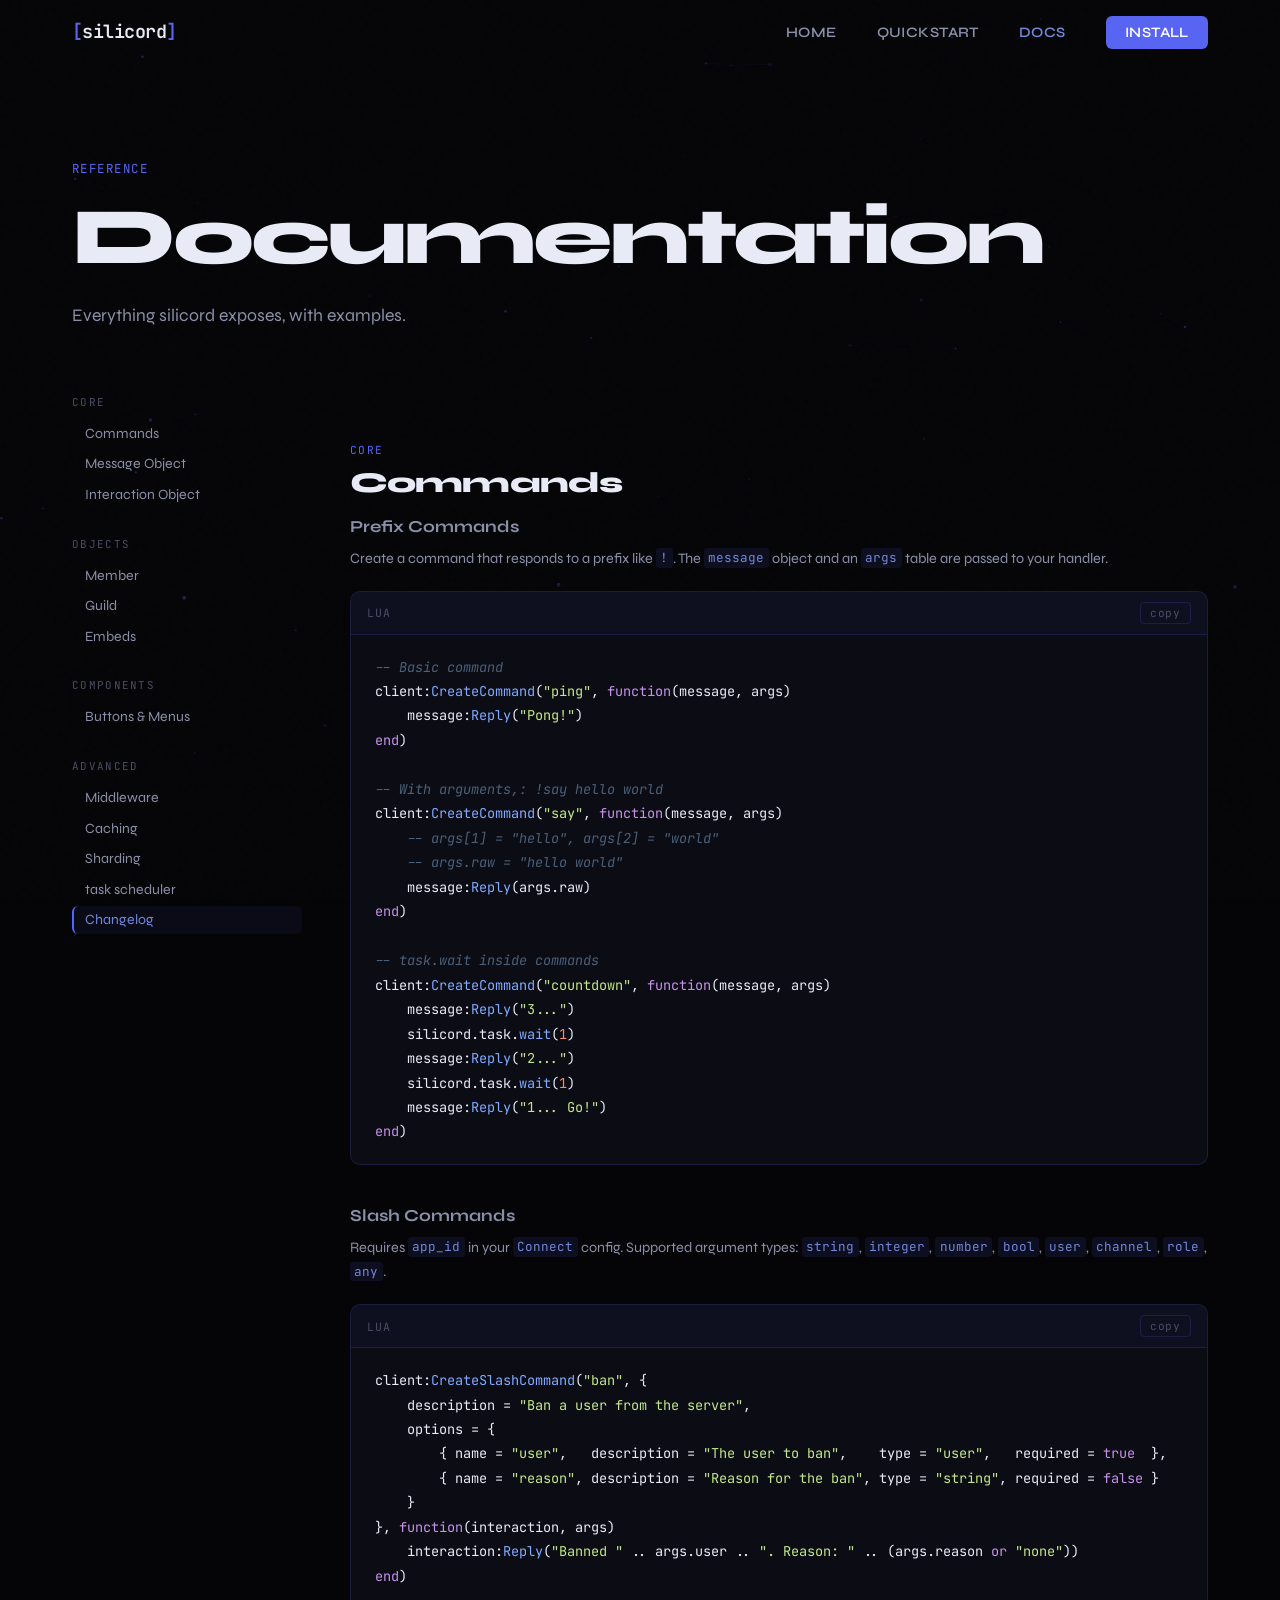
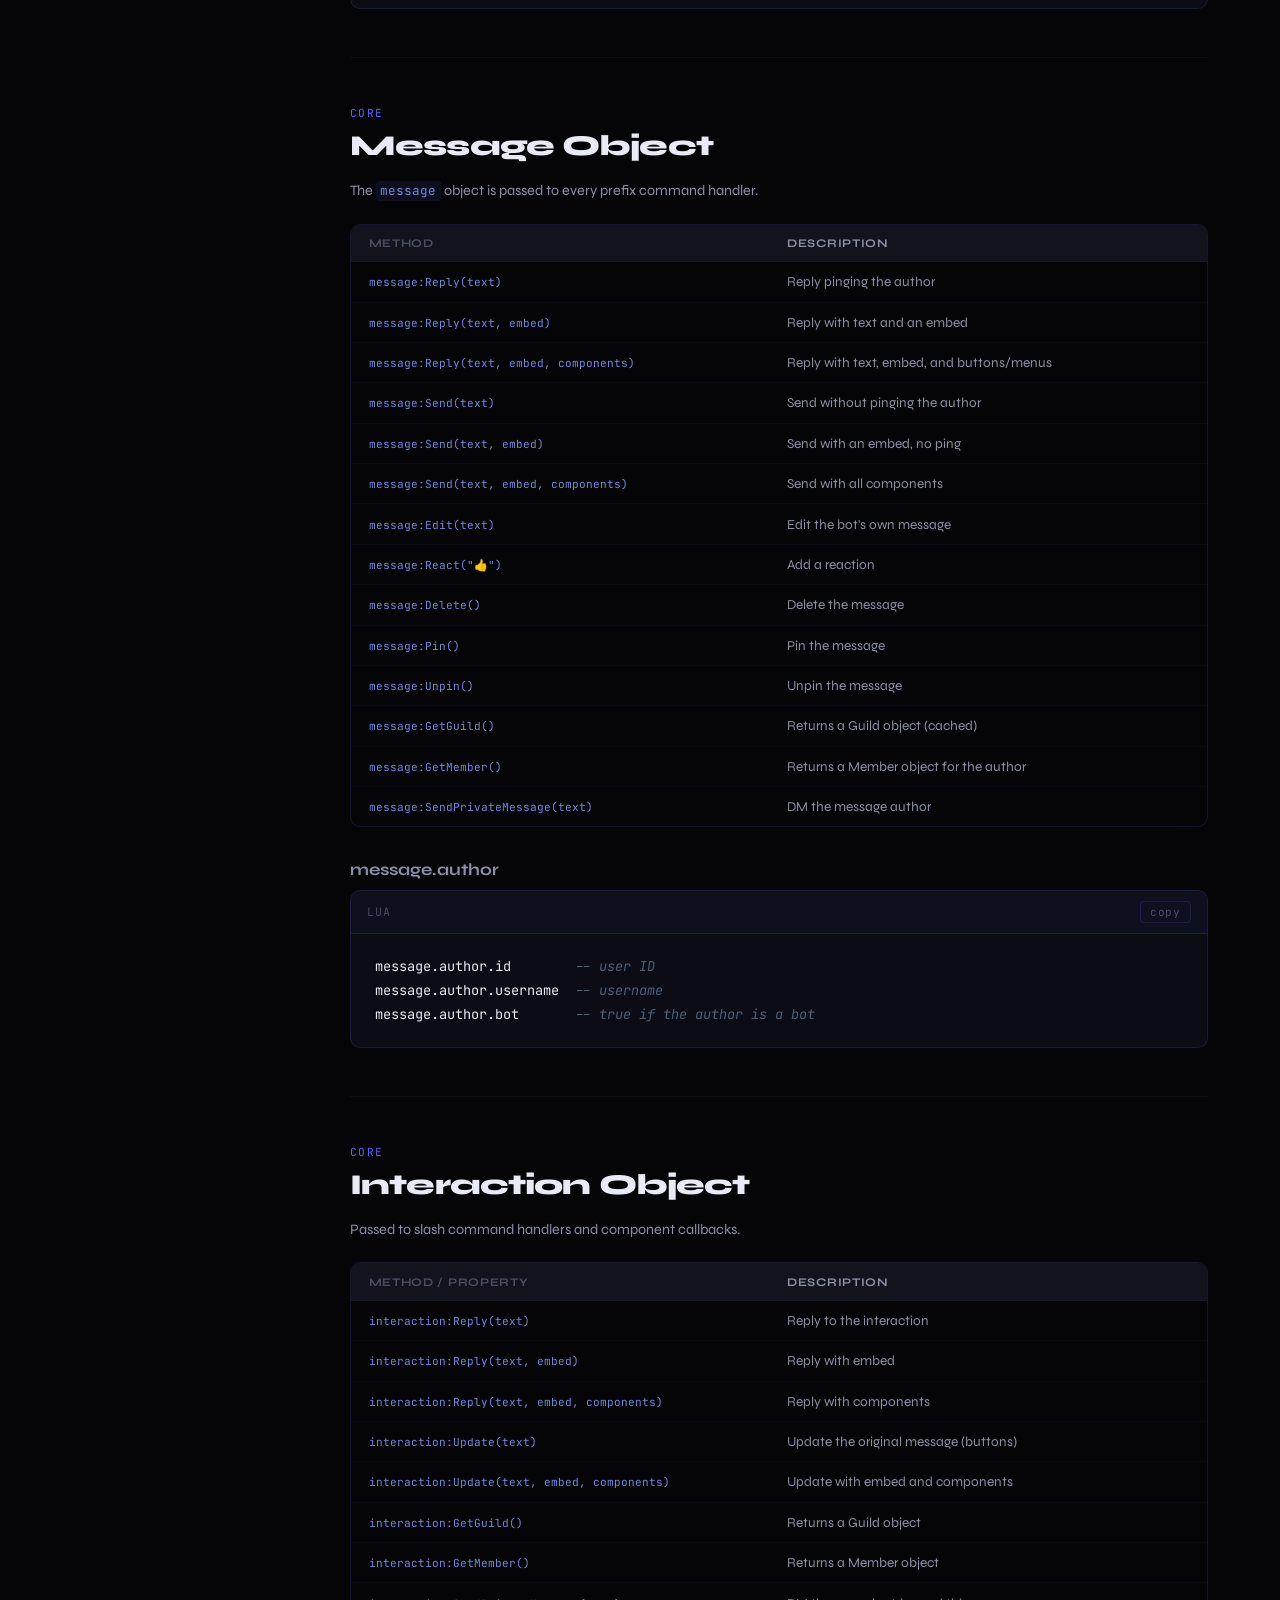
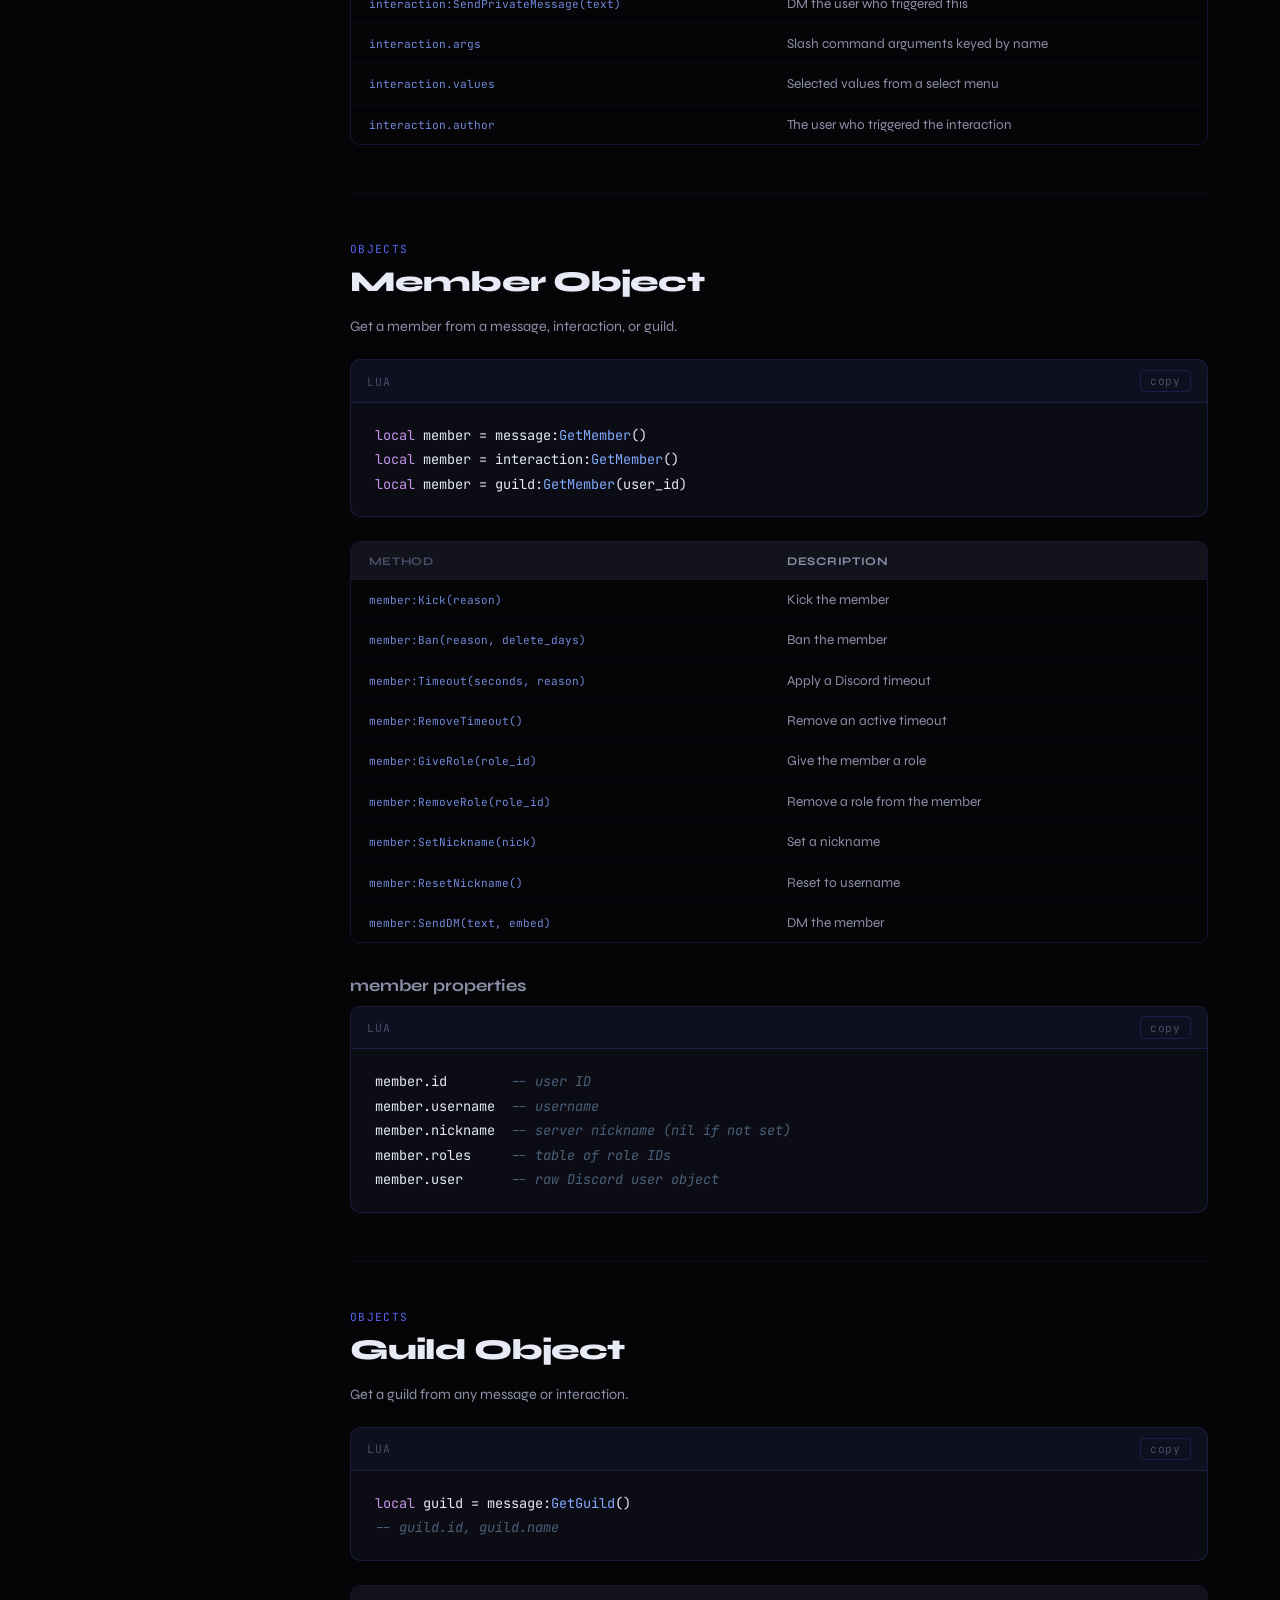
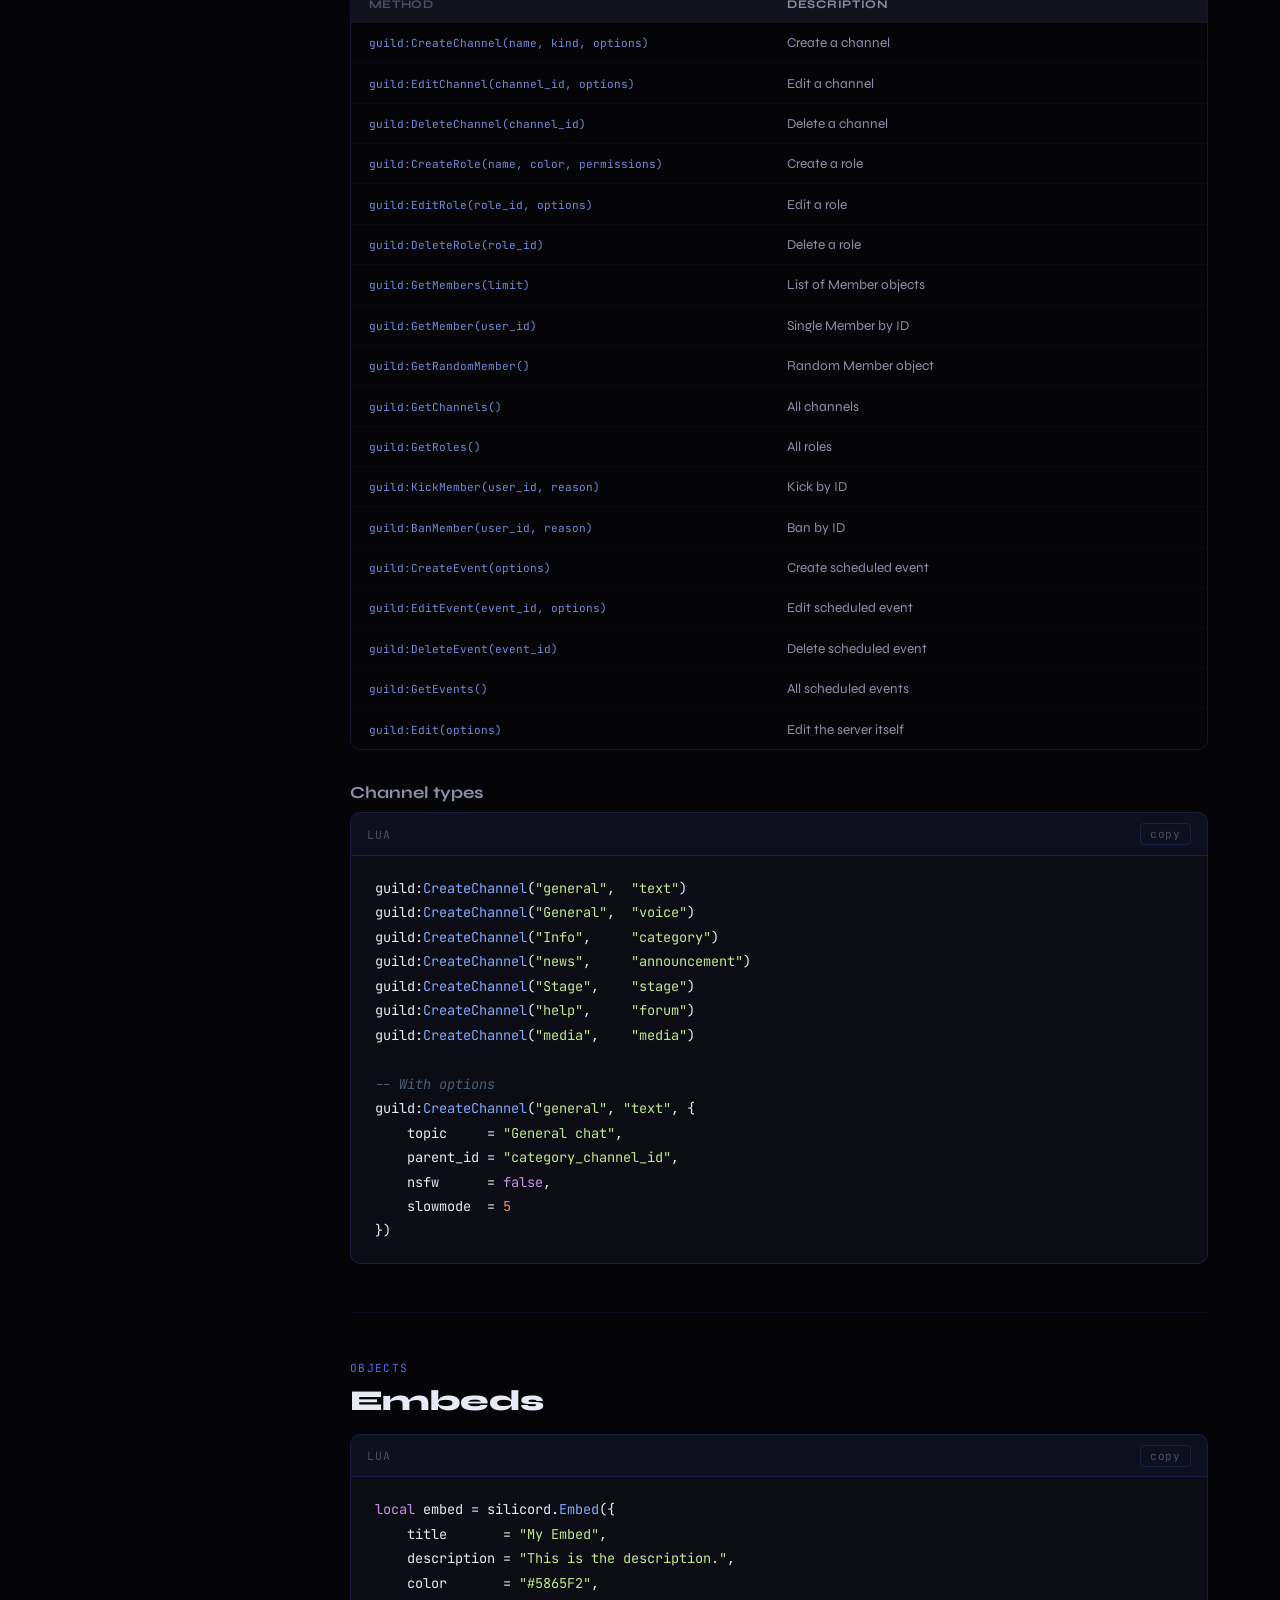
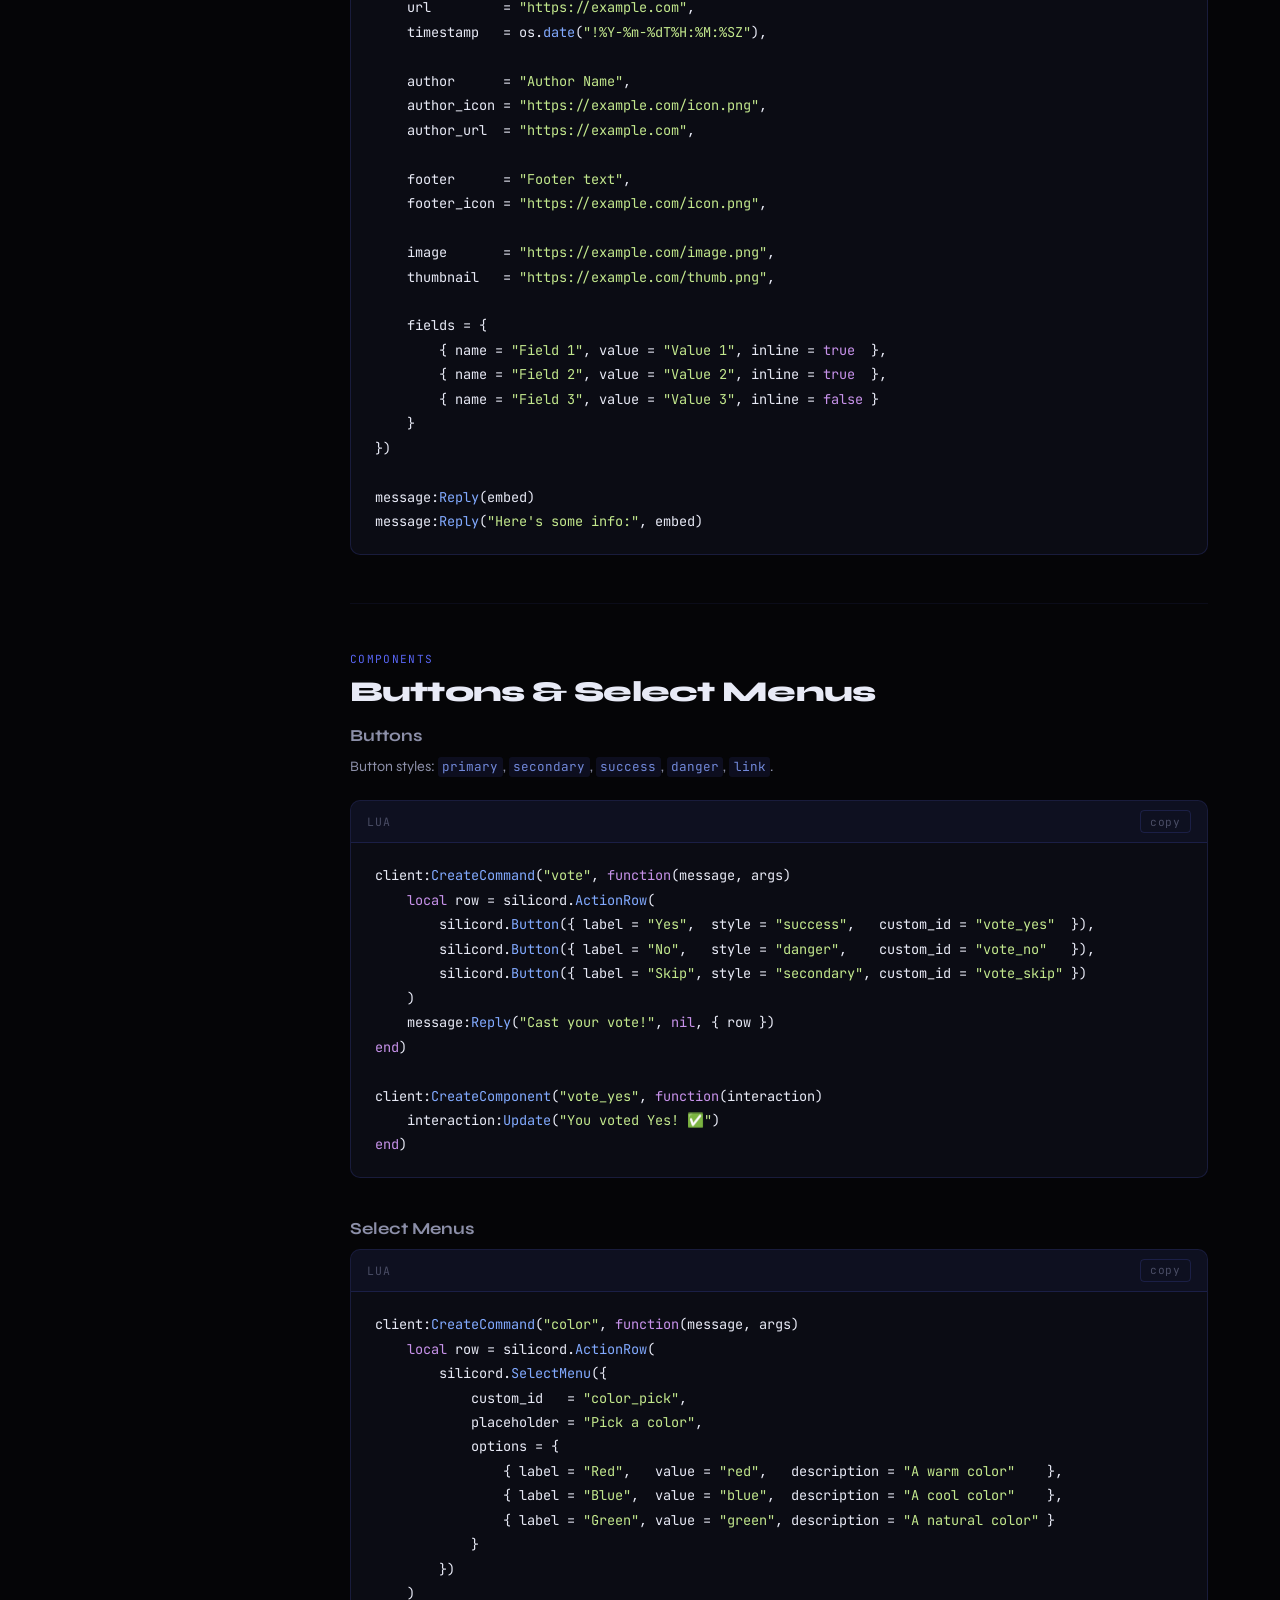
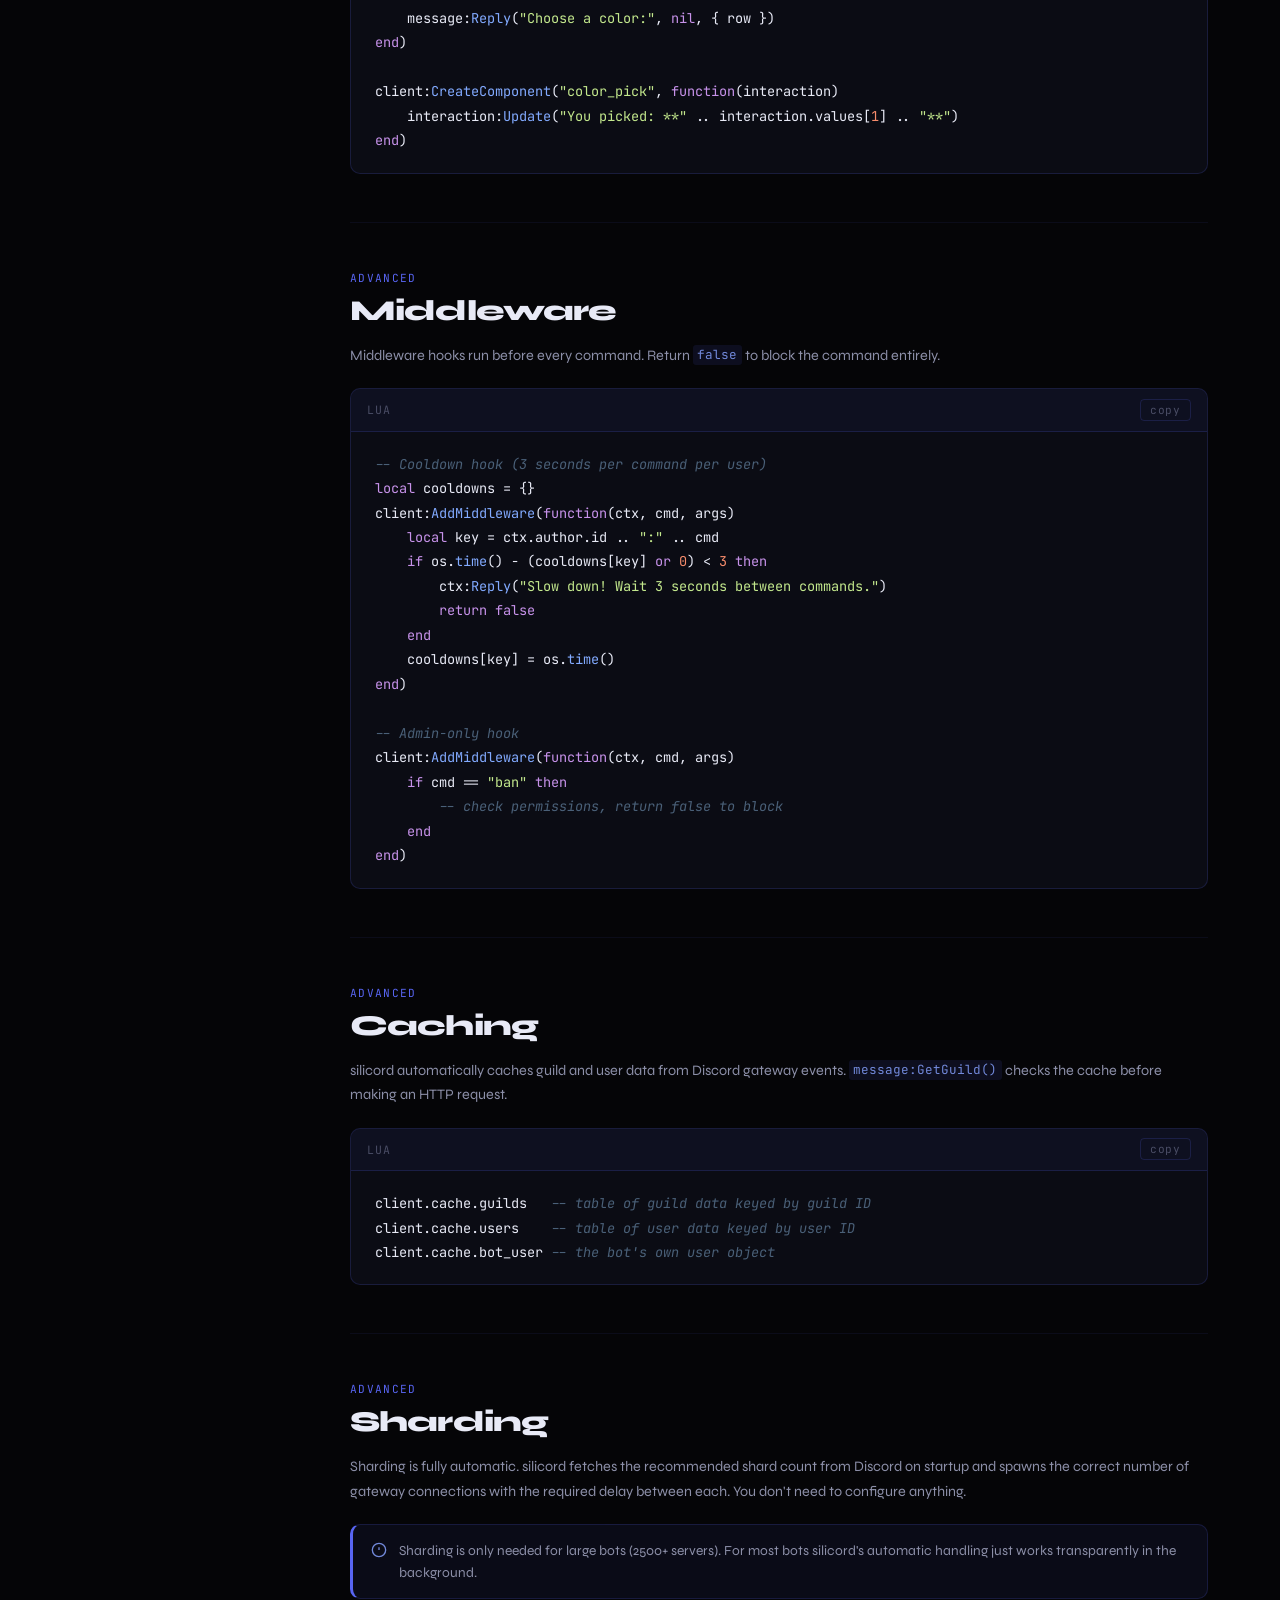
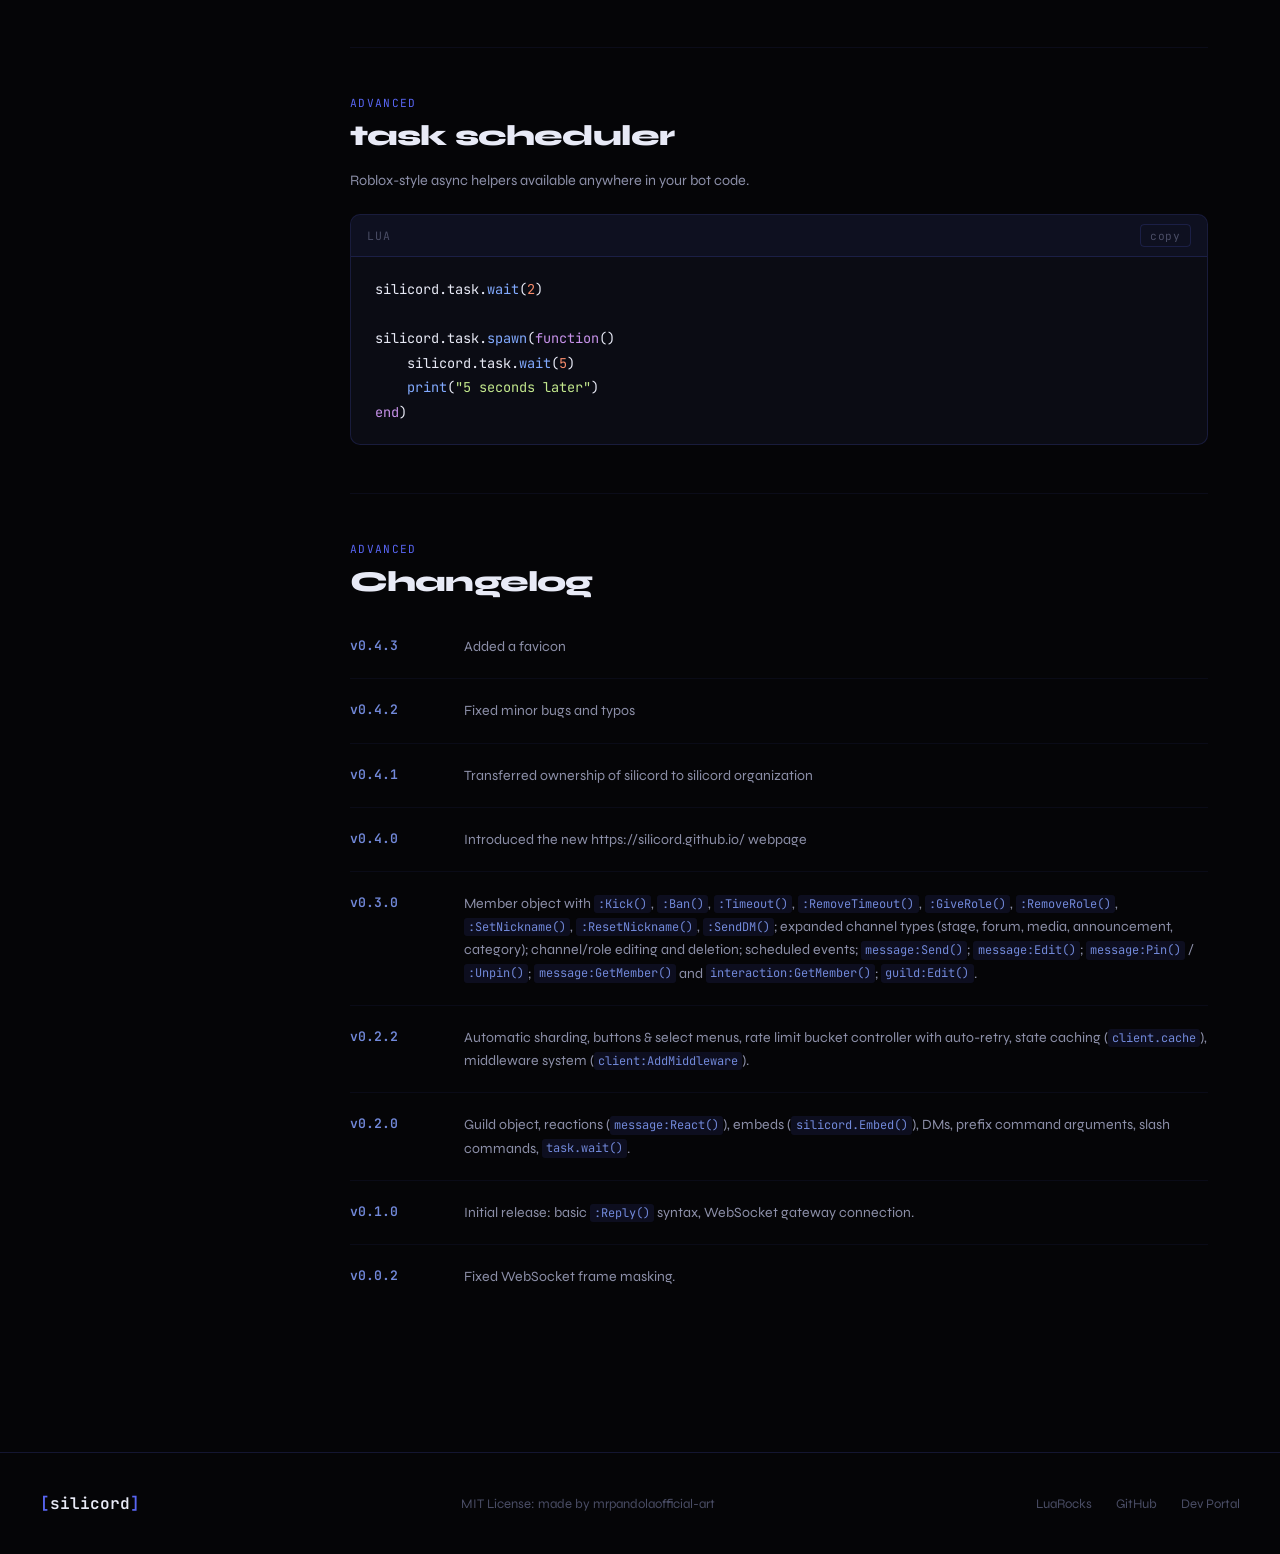
==== commit 213935f6: "minor changes to docs and README" ====
--- a/docs.html
+++ b/docs.html
@@ -4,6 +4,7 @@
   <meta charset="UTF-8" />
   <meta name="viewport" content="width=device-width, initial-scale=1.0" />
   <title>Docs — silicord</title>
+  <link rel="icon" type="image/png" href="favicon.png">
   <link rel="preconnect" href="https://fonts.googleapis.com" />
   <link rel="preconnect" href="https://fonts.gstatic.com" crossorigin />
   <link href="https://fonts.googleapis.com/css2?family=Syne:wght@400;700;800&family=JetBrains+Mono:wght@400;600&display=swap" rel="stylesheet" />
@@ -89,10 +90,10 @@
         <div class="code-block">
           <div class="code-header"><span class="code-lang">lua</span><button class="copy-code" data-code='-- Basic command
 client:CreateCommand("ping", function(message, args)
-    message:Reply("Pong!")
+    message:Reply("Pong")
 end)
 
--- With arguments — user types: !say hello world
+-- With arguments: !say hello world
 client:CreateCommand("say", function(message, args)
     -- args[1] = "hello", args[2] = "world"
     -- args.raw = "hello world"
@@ -112,7 +113,7 @@
     message:<span class="fn">Reply</span>(<span class="str">"Pong!"</span>)
 <span class="kw">end</span>)
 
-<span class="cmt">-- With arguments — user types: !say hello world</span>
+<span class="cmt">-- With arguments,: !say hello world</span>
 client:<span class="fn">CreateCommand</span>(<span class="str">"say"</span>, <span class="kw">function</span>(message, args)
     <span class="cmt">-- args[1] = "hello", args[2] = "world"</span>
     <span class="cmt">-- args.raw = "hello world"</span>
@@ -551,6 +552,10 @@
         <h2 class="doc-section-title">Changelog</h2>
           <div class="changelog">
           <div class="changelog-item">
+            <div class="changelog-ver">v0.4.3</div>
+            <div class="changelog-body">Added a favicon</div>
+          </div>
+          <div class="changelog-item">
             <div class="changelog-ver">v0.4.2</div>
             <div class="changelog-body">Fixed minor bugs and typos</div>
           </div>
@@ -576,7 +581,7 @@
           </div>
           <div class="changelog-item">
             <div class="changelog-ver">v0.1.0</div>
-            <div class="changelog-body">Initial release — basic <code>:Reply()</code> syntax, WebSocket gateway connection.</div>
+            <div class="changelog-body">Initial release: basic <code>:Reply()</code> syntax, WebSocket gateway connection.</div>
           </div>
           <div class="changelog-item">
             <div class="changelog-ver">v0.0.2</div>
@@ -591,7 +596,7 @@
   <footer class="footer">
     <div class="footer-inner">
       <div class="footer-logo"><span class="logo-bracket">[</span>silicord<span class="logo-bracket">]</span></div>
-      <p class="footer-copy">MIT License — made by mrpandolaofficial-art</p>
+      <p class="footer-copy">MIT License: made by mrpandolaofficial-art</p>
       <div class="footer-links">
         <a href="https://luarocks.org/modules/mrpandolaofficial-art/silicord" target="_blank">LuaRocks</a>
         <a href="https://github.com/mrpandolaofficial-art/silicord" target="_blank">GitHub</a>
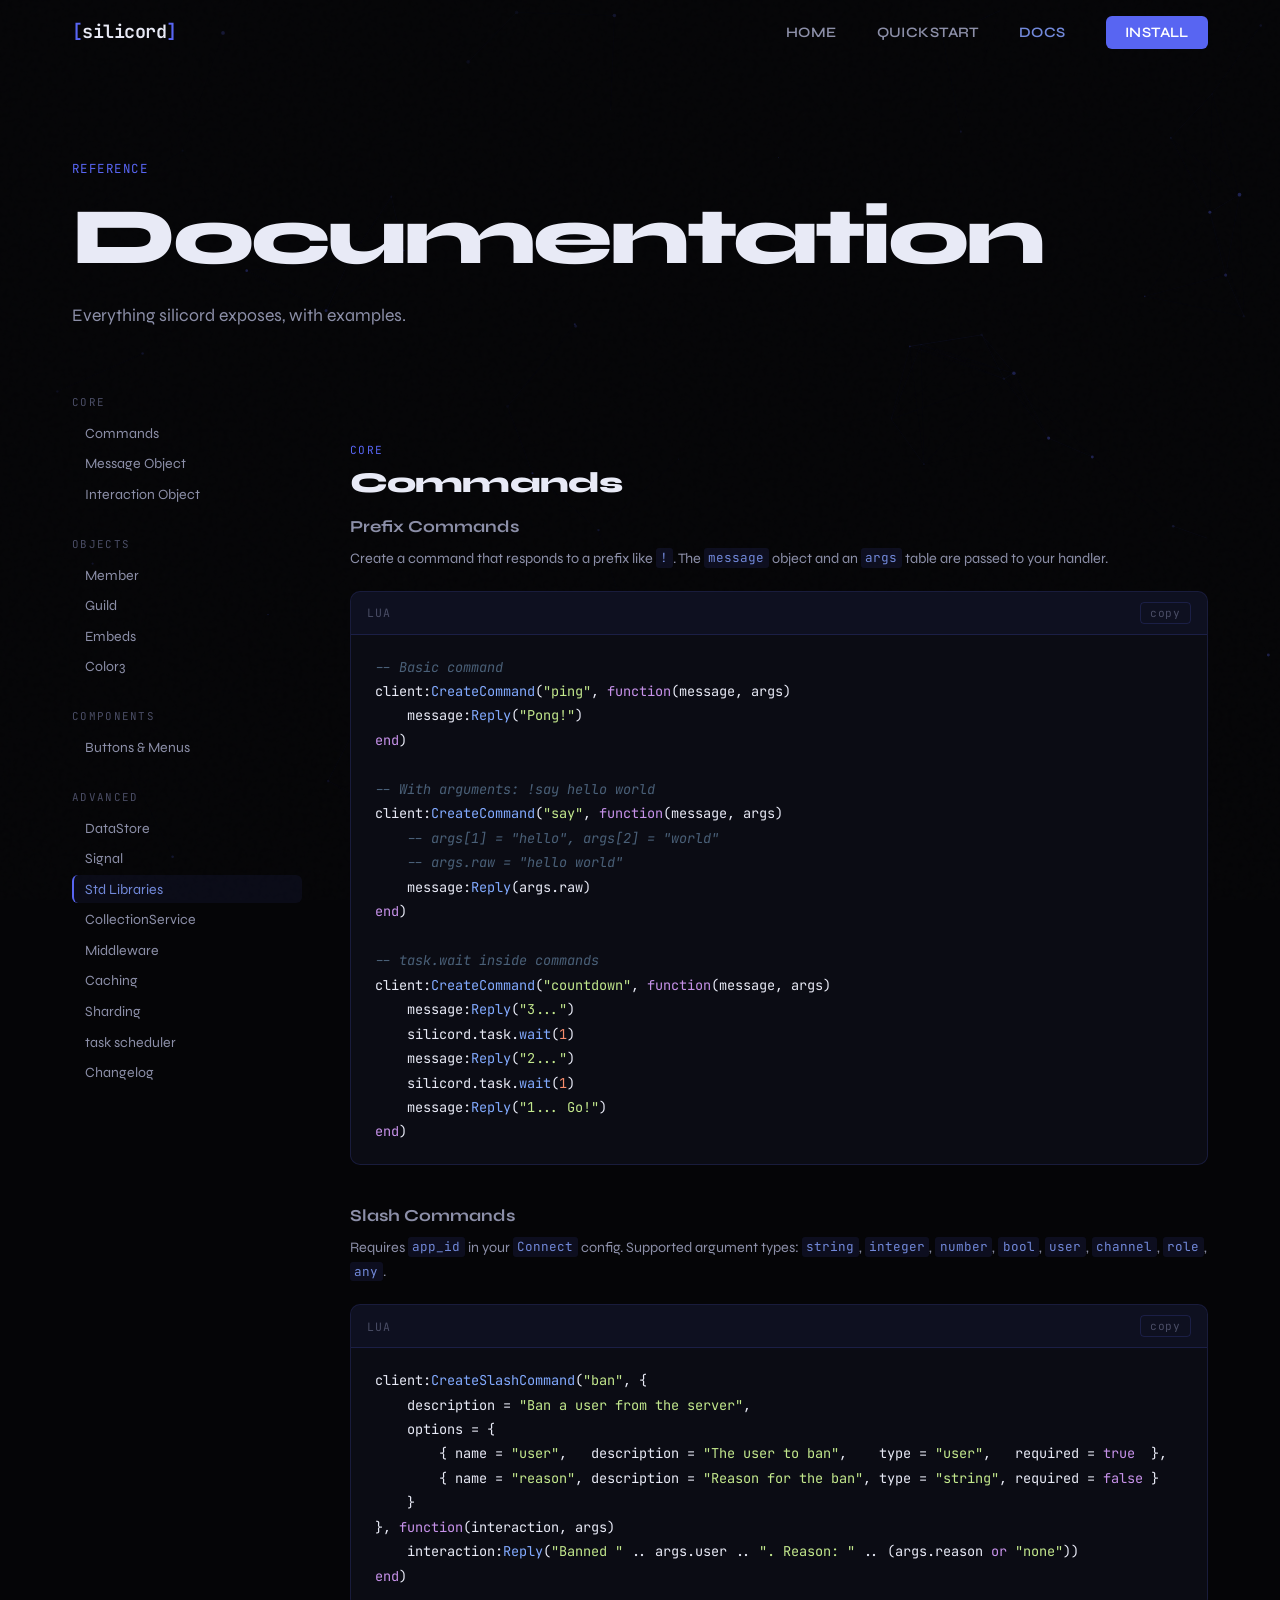
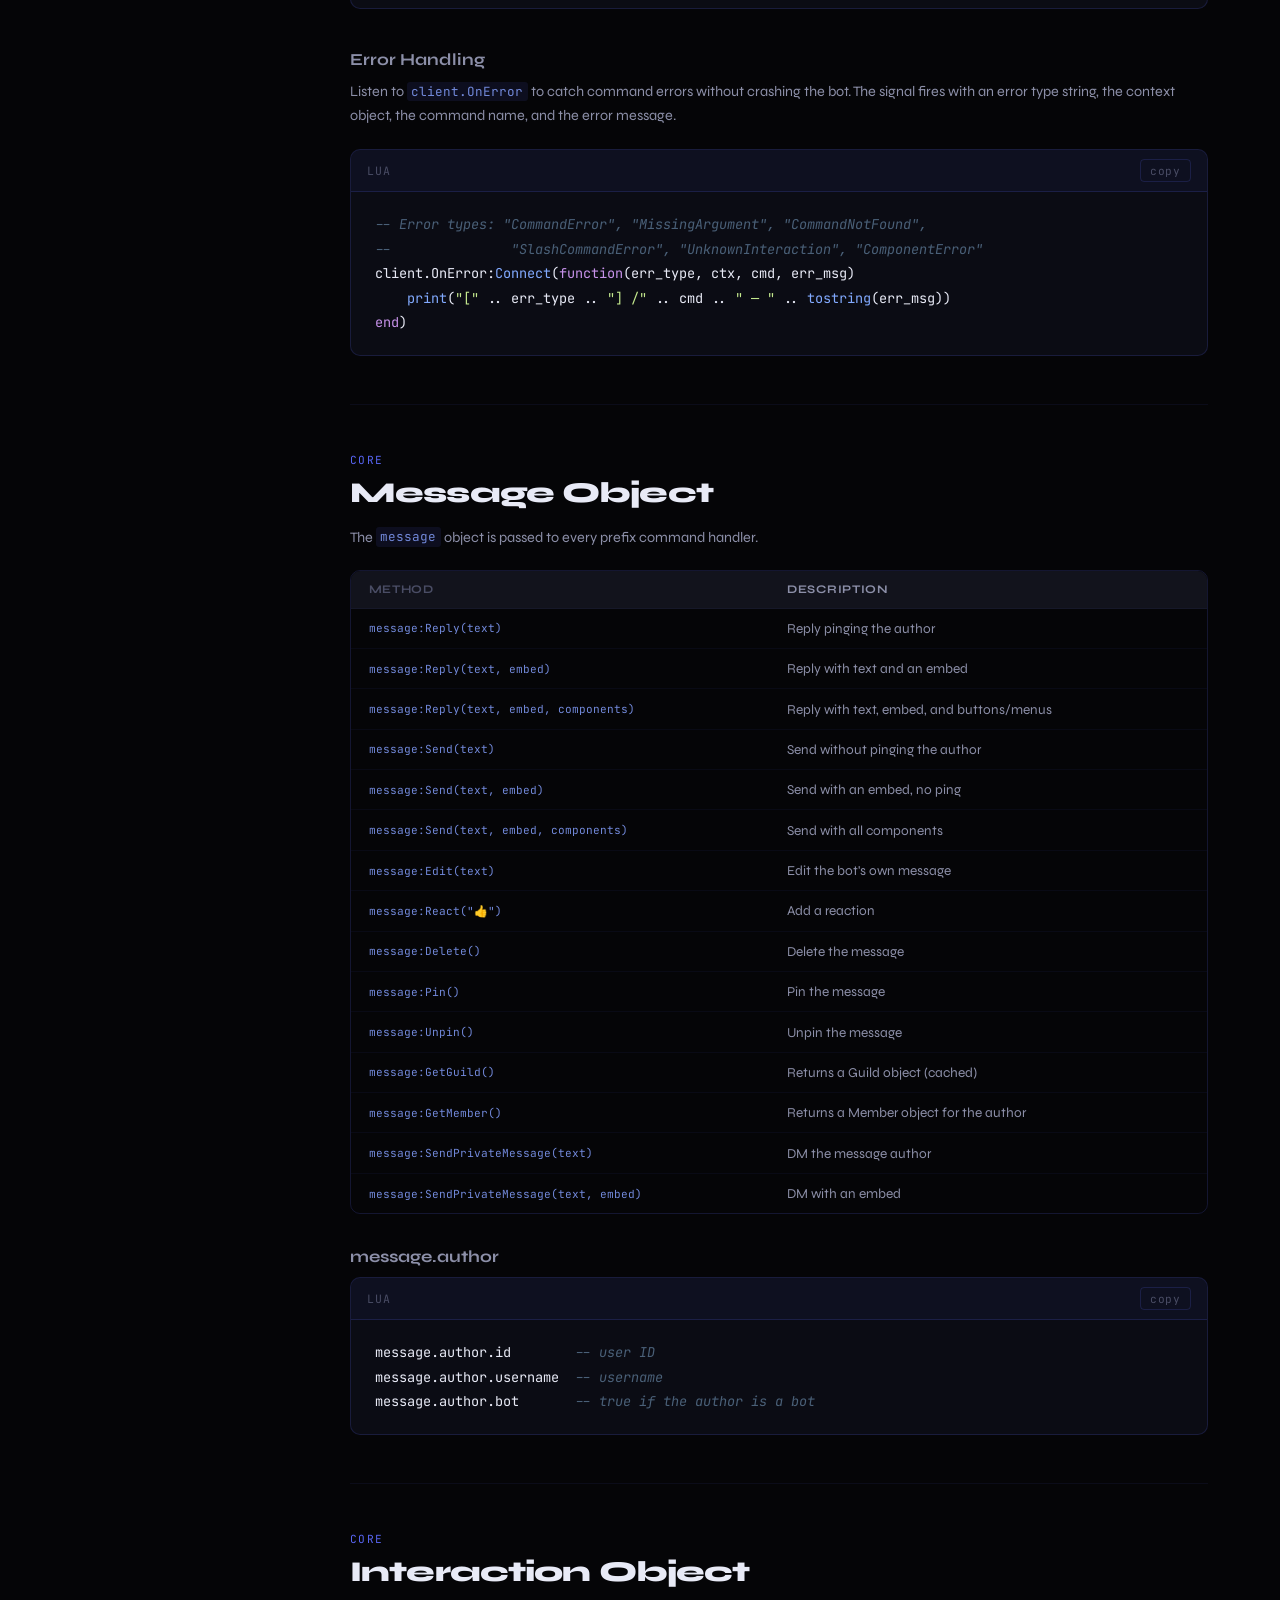
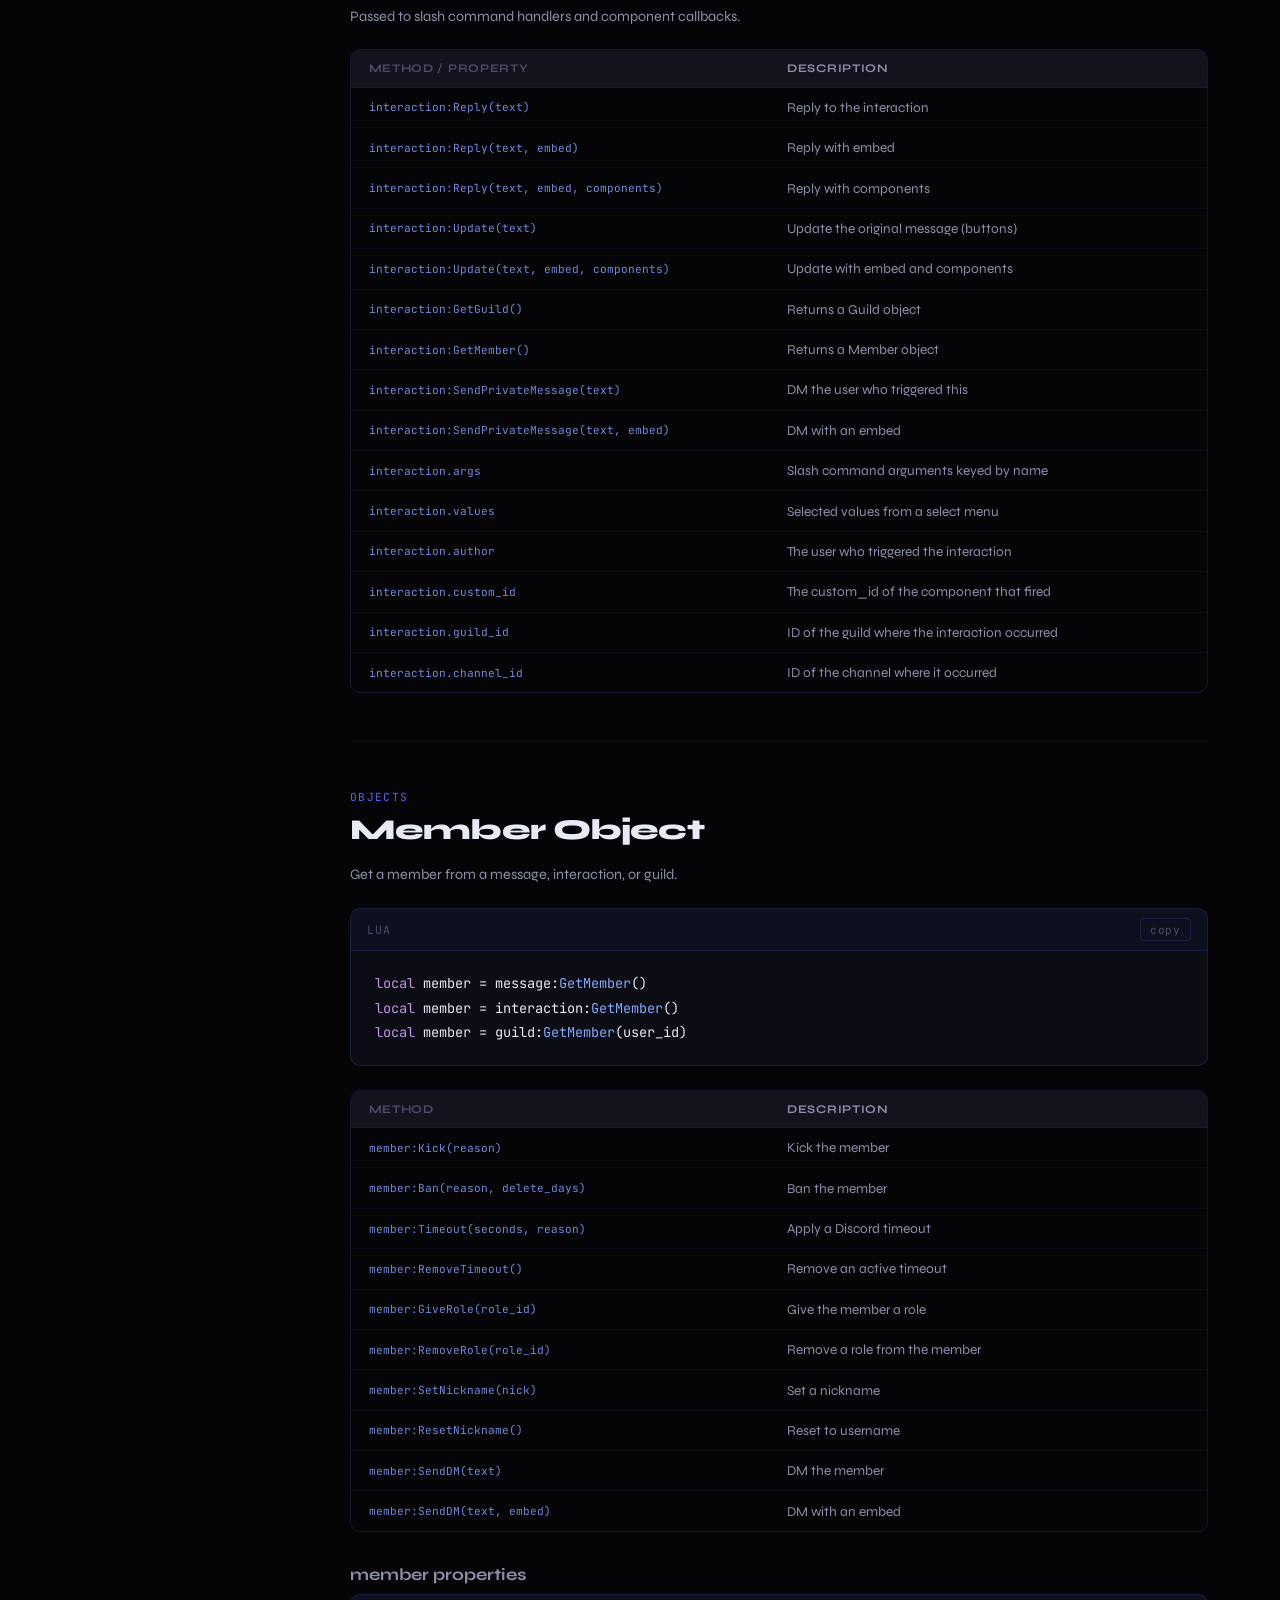
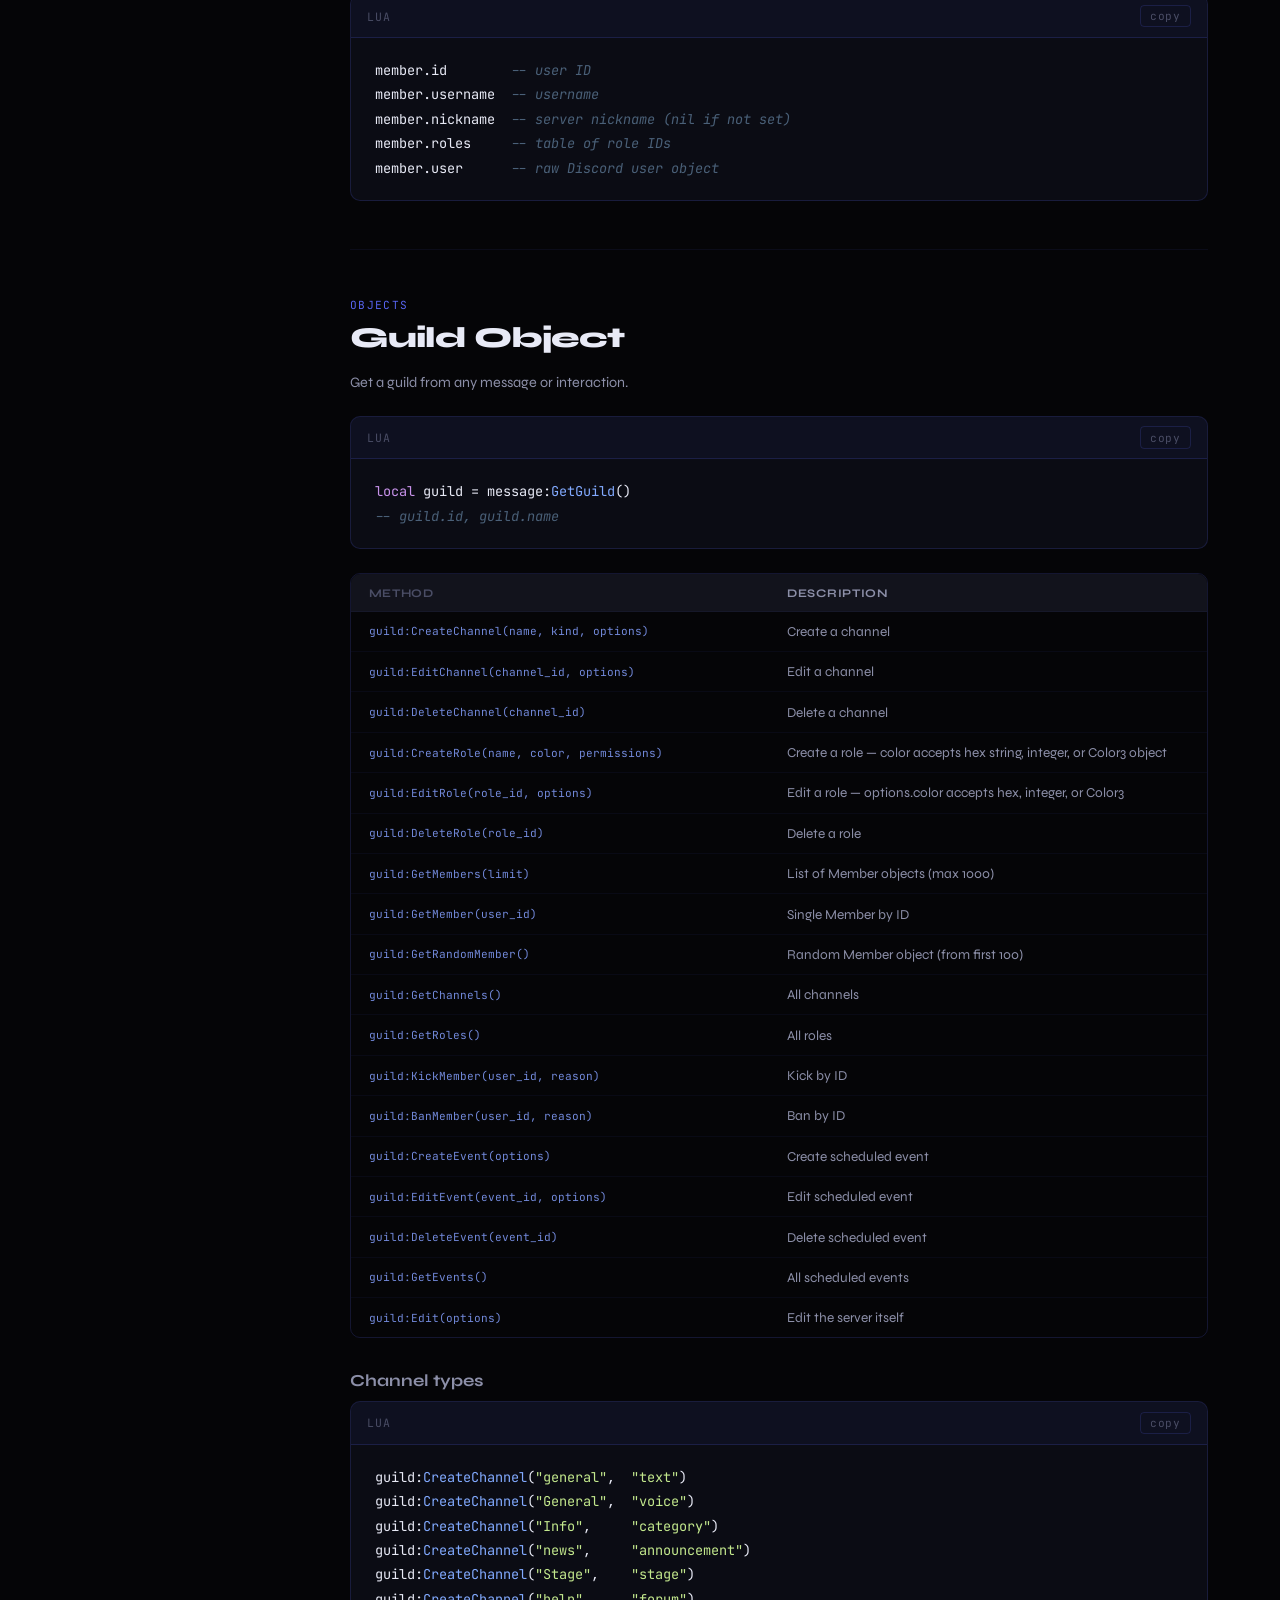
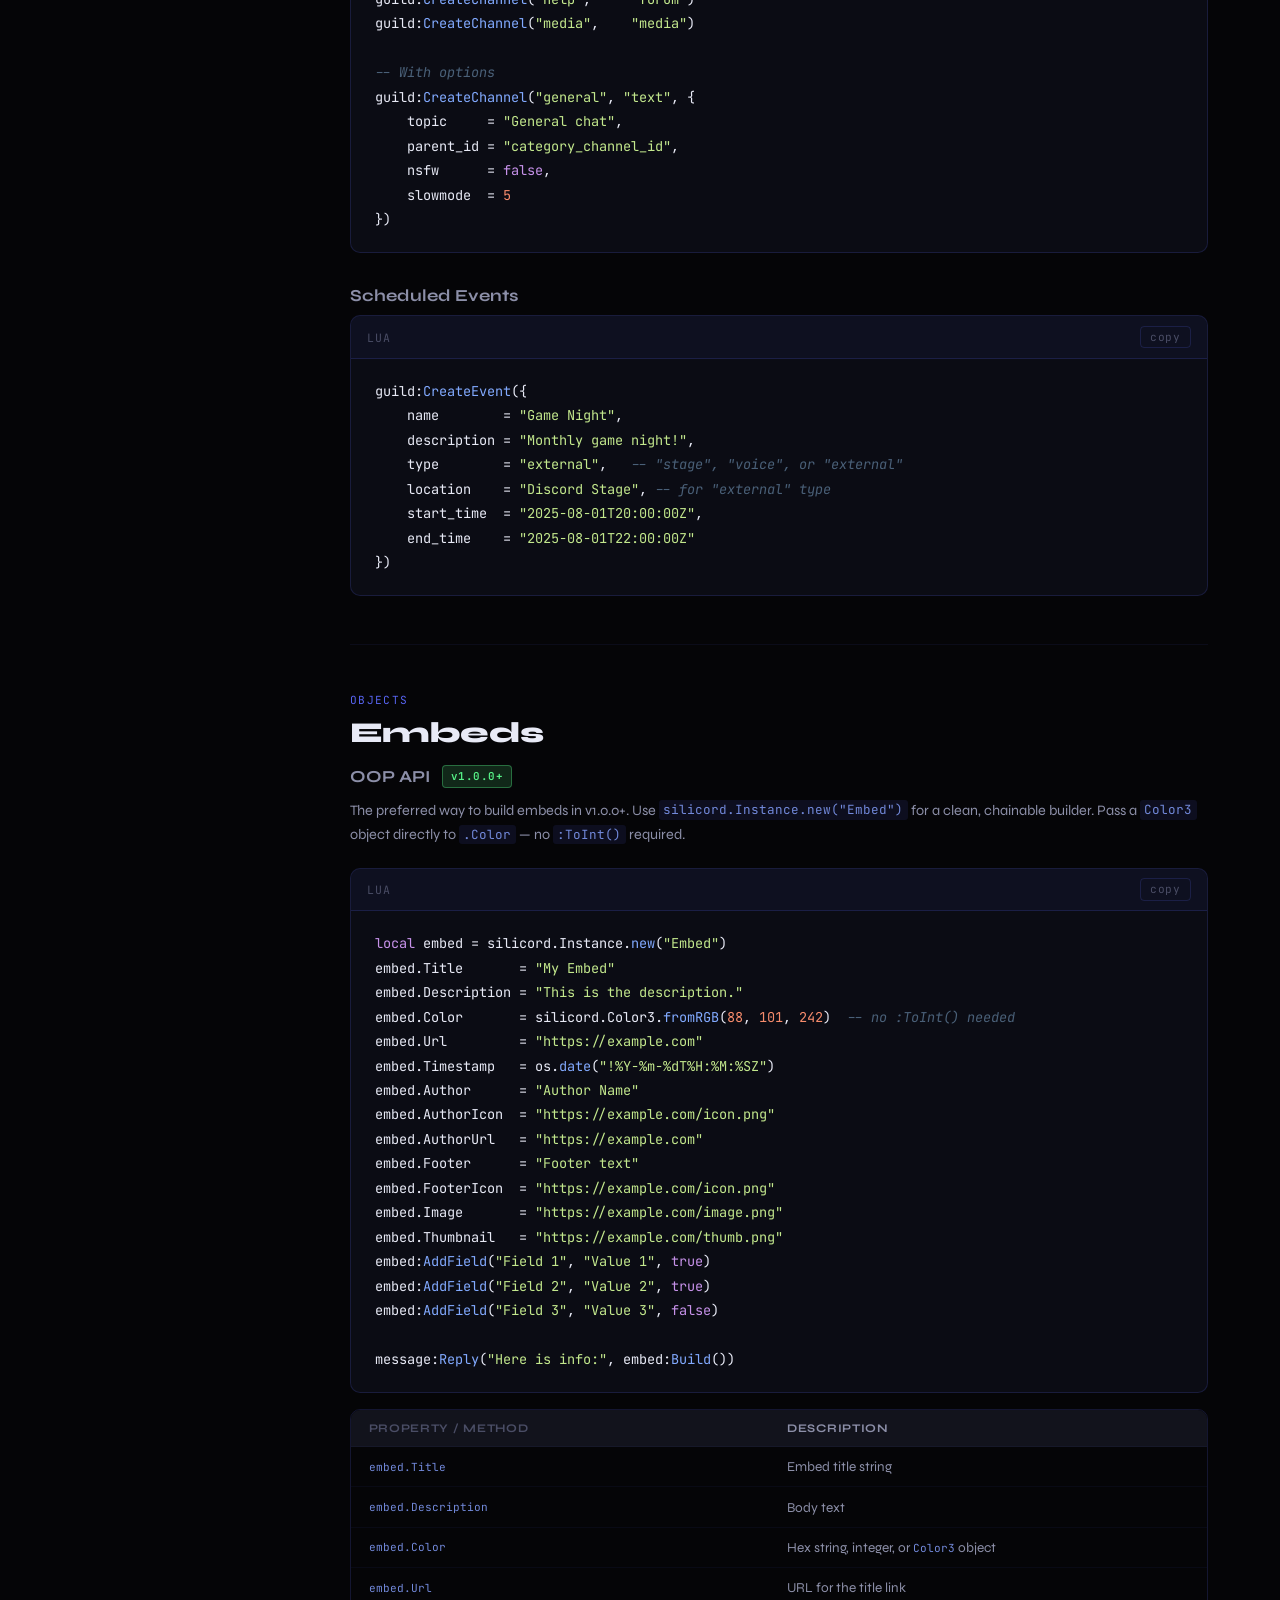
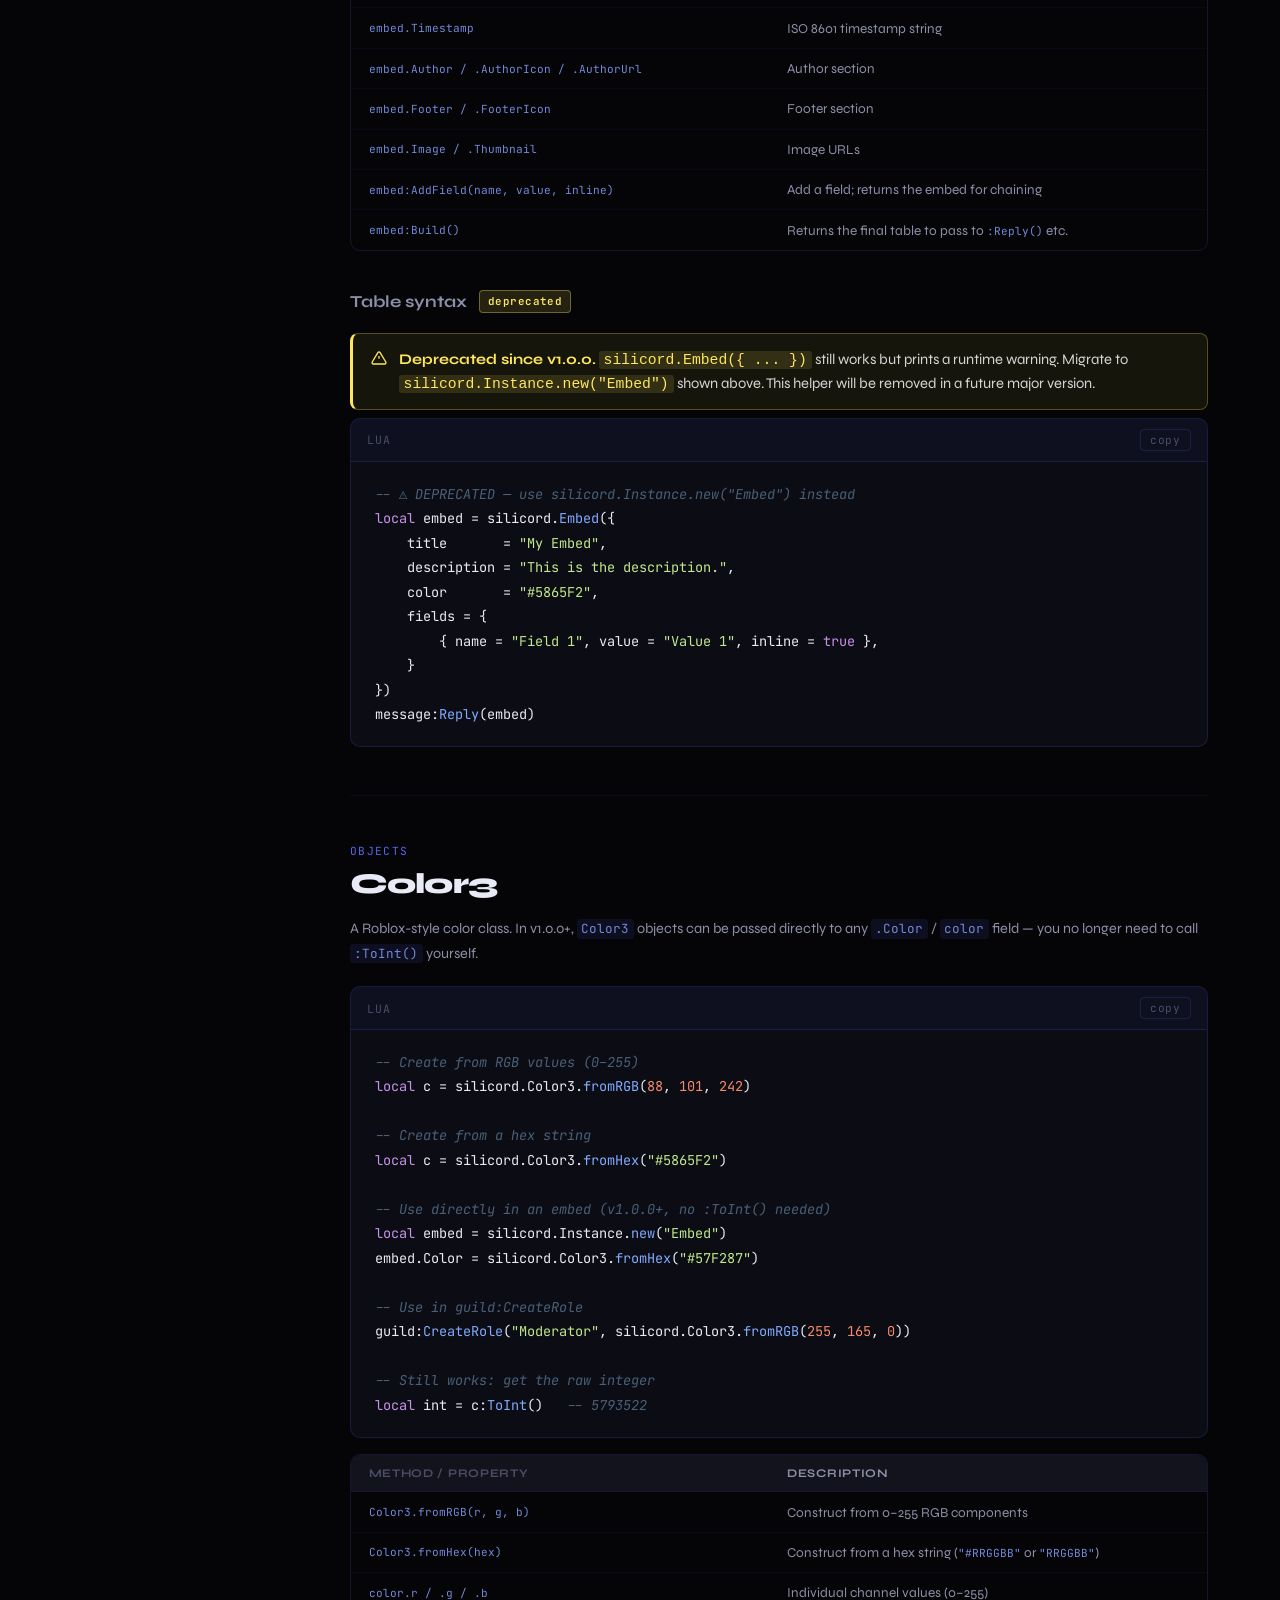
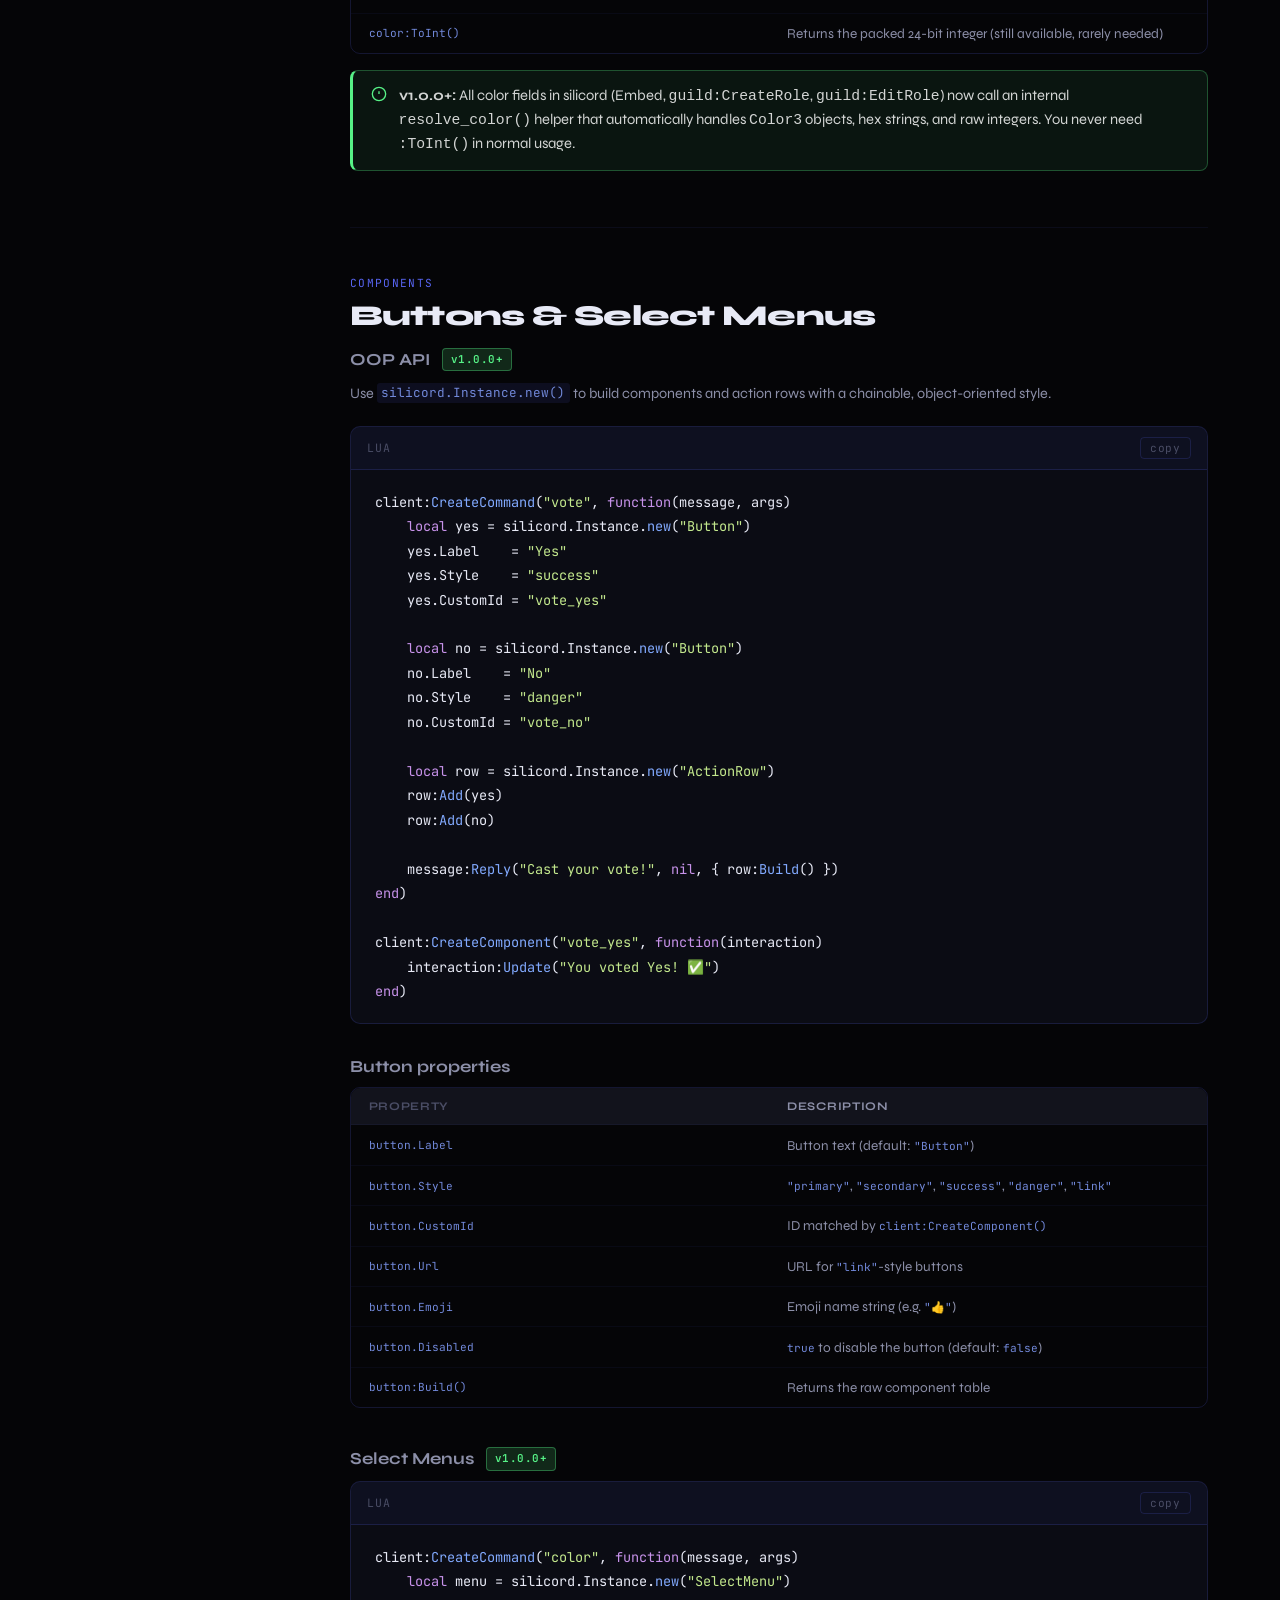
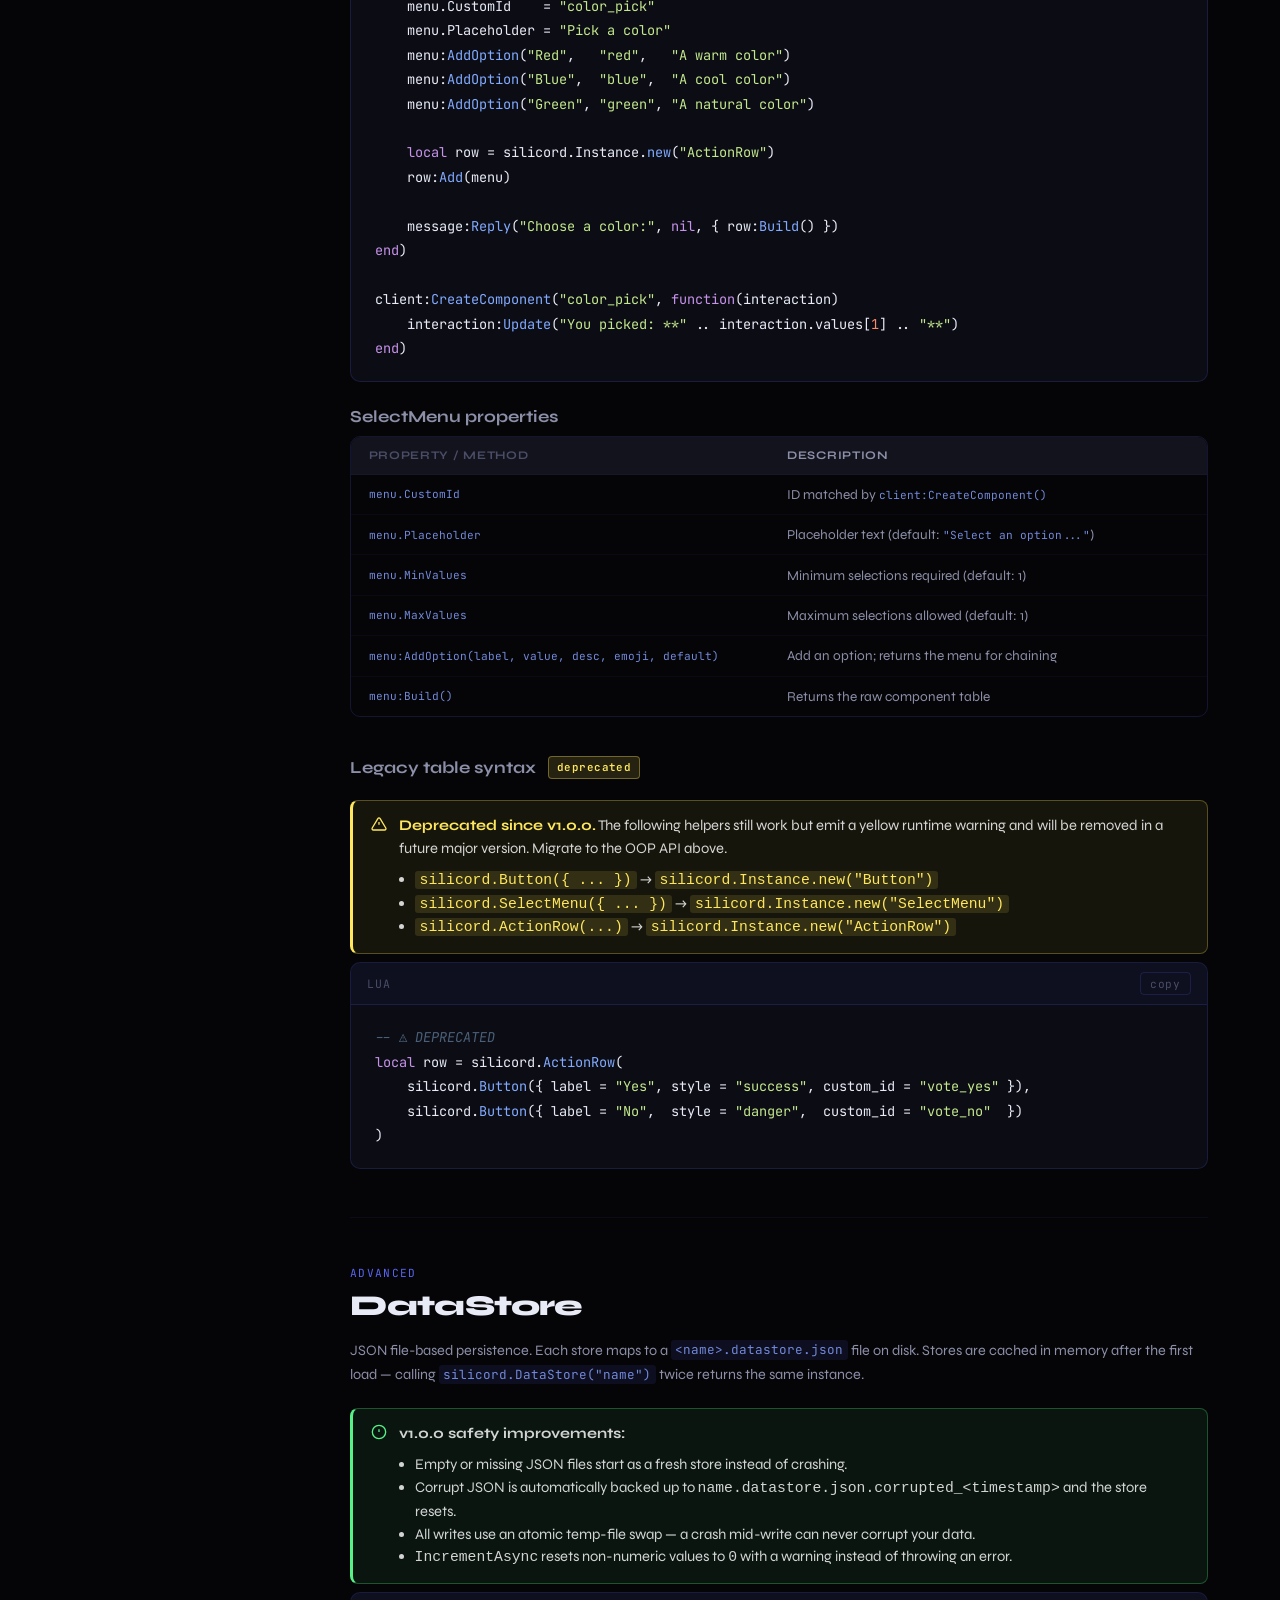
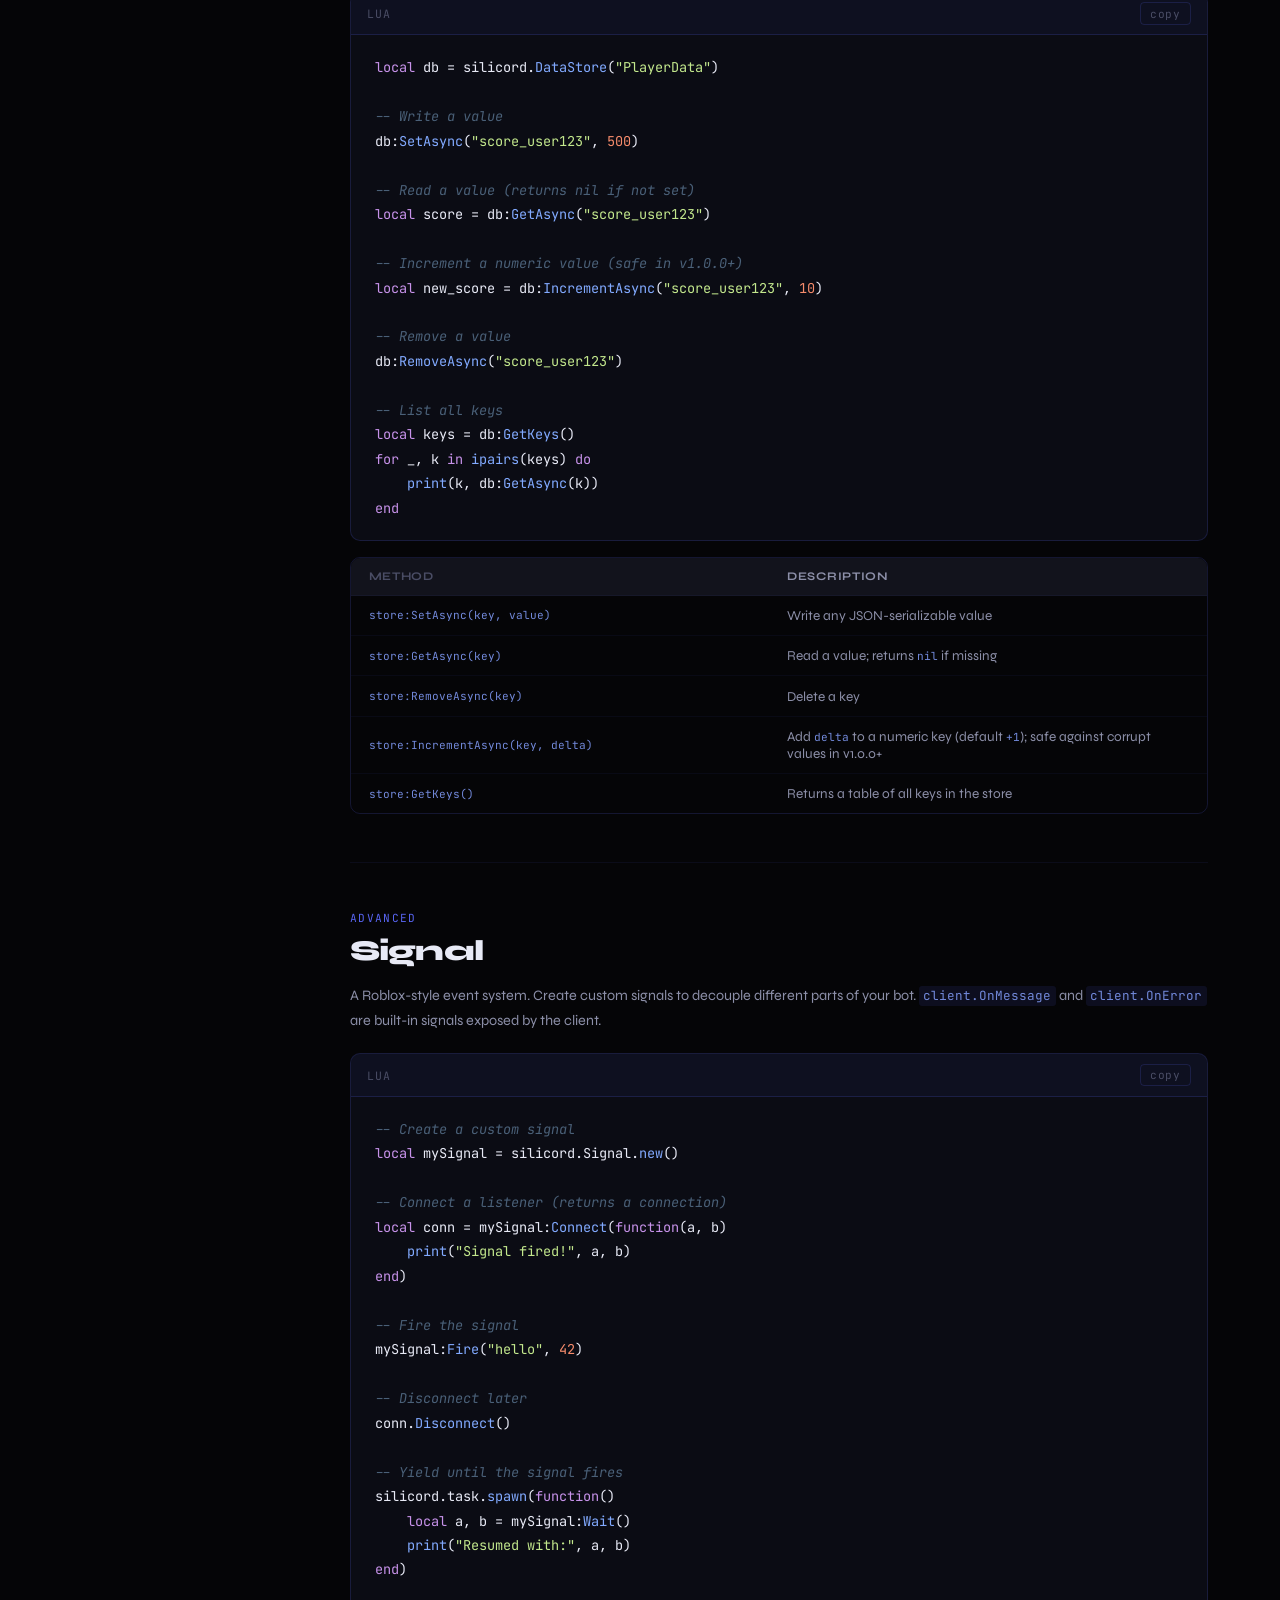
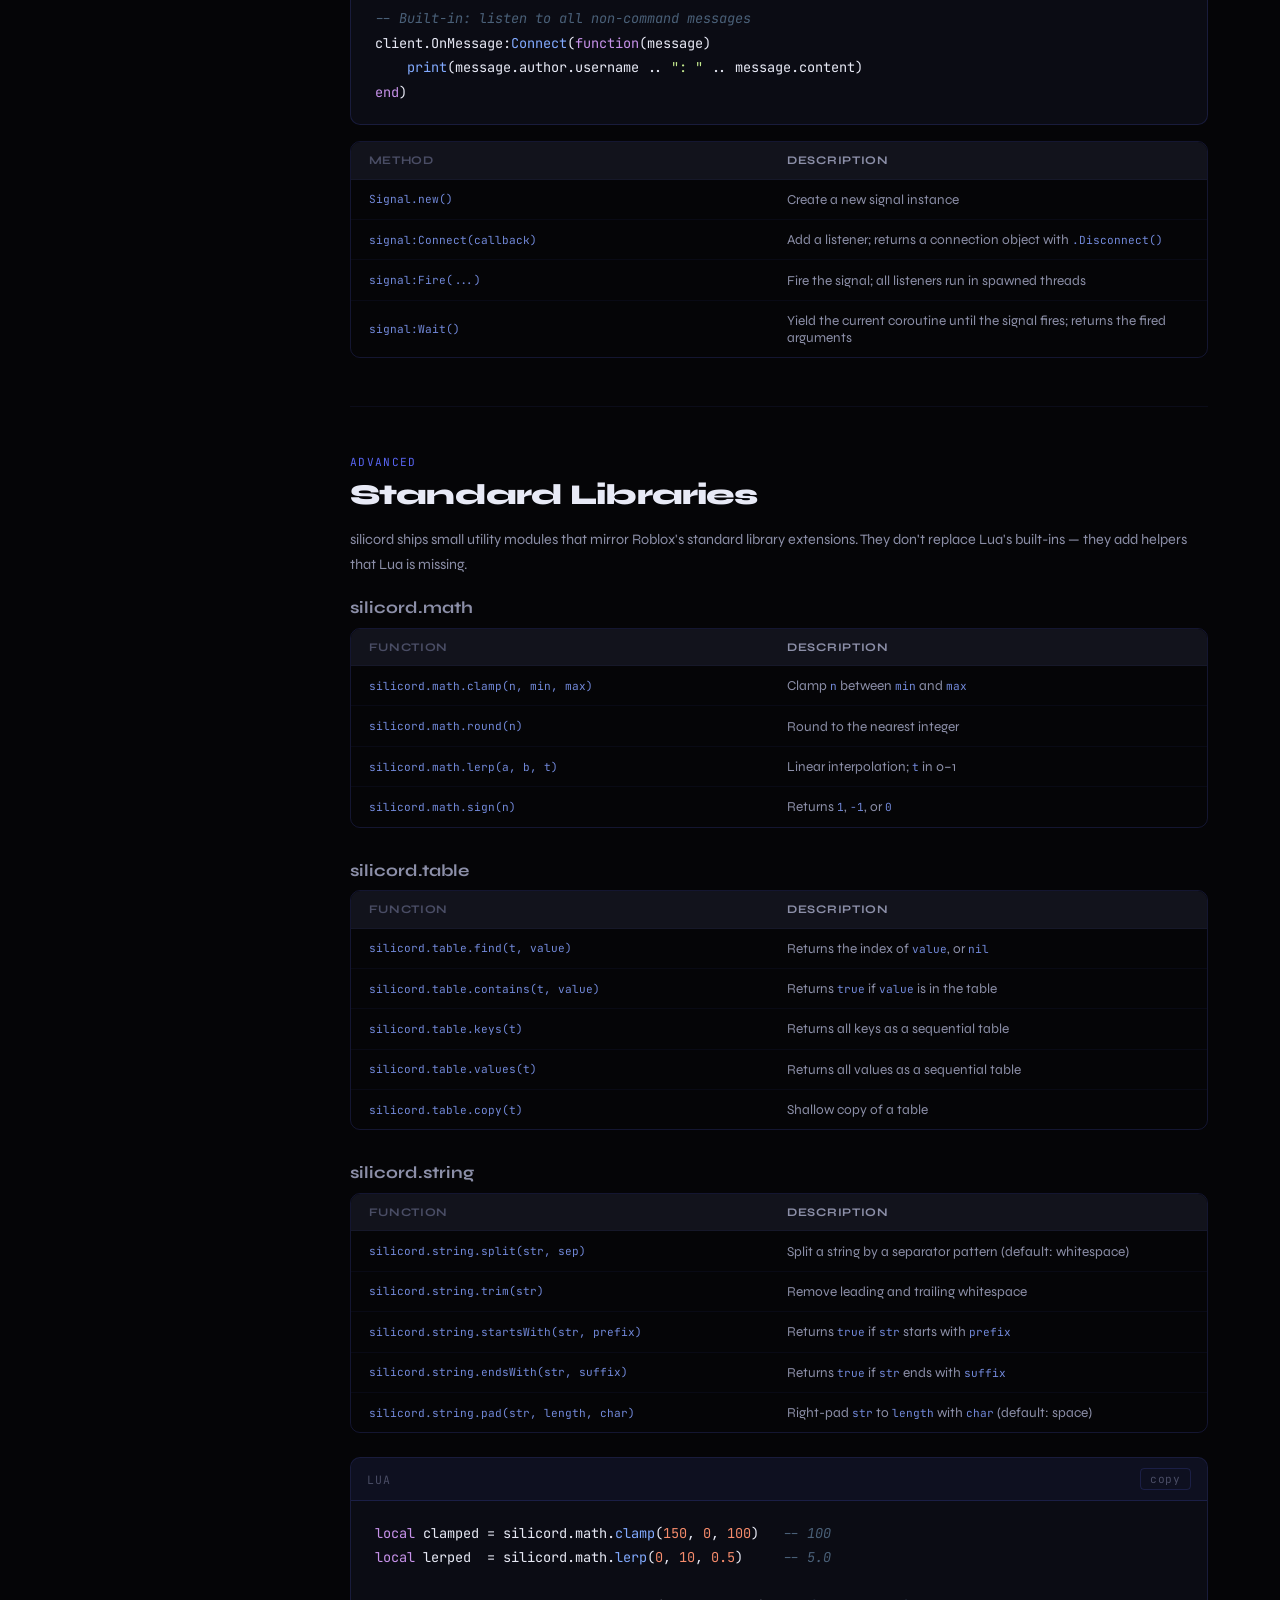
==== commit 9efdcfc6: "v1.0.0 is out. html" ====
--- a/docs.html
+++ b/docs.html
@@ -9,6 +9,72 @@
   <link rel="preconnect" href="https://fonts.gstatic.com" crossorigin />
   <link href="https://fonts.googleapis.com/css2?family=Syne:wght@400;700;800&family=JetBrains+Mono:wght@400;600&display=swap" rel="stylesheet" />
   <link rel="stylesheet" href="css/style.css" />
+  <style>
+    /* ── Version / Status badges ─────────────────────────────── */
+    .badge {
+      display: inline-block;
+      font-family: 'JetBrains Mono', monospace;
+      font-size: 0.68rem;
+      font-weight: 600;
+      letter-spacing: 0.04em;
+      padding: 2px 8px;
+      border-radius: 4px;
+      vertical-align: middle;
+      margin-left: 8px;
+      line-height: 1.6;
+      position: relative;
+      top: -1px;
+    }
+    .badge-new {
+      background: rgba(87, 242, 135, 0.15);
+      color: #57f287;
+      border: 1px solid rgba(87, 242, 135, 0.35);
+    }
+    .badge-deprecated {
+      background: rgba(254, 231, 92, 0.13);
+      color: #fee75c;
+      border: 1px solid rgba(254, 231, 92, 0.35);
+    }
+
+    /* ── Deprecated block callout ────────────────────────────── */
+    .deprecated-box {
+      display: flex;
+      gap: 0.75rem;
+      align-items: flex-start;
+      background: rgba(254, 231, 92, 0.07);
+      border: 1px solid rgba(254, 231, 92, 0.28);
+      border-left: 3px solid #fee75c;
+      border-radius: 8px;
+      padding: 0.85rem 1.1rem;
+      margin: 1.2rem 0 0.5rem;
+      font-size: 0.92rem;
+      color: rgba(255,255,255,0.82);
+      line-height: 1.55;
+    }
+    .deprecated-box svg { flex-shrink: 0; margin-top: 2px; color: #fee75c; }
+    .deprecated-box code { color: #fee75c; background: rgba(254,231,92,0.12); padding: 1px 5px; border-radius: 3px; }
+    .deprecated-box strong { color: #fee75c; }
+
+    /* ── v1.0.0 new-feature callout ─────────────────────────── */
+    .new-box {
+      display: flex;
+      gap: 0.75rem;
+      align-items: flex-start;
+      background: rgba(87, 242, 135, 0.07);
+      border: 1px solid rgba(87, 242, 135, 0.28);
+      border-left: 3px solid #57f287;
+      border-radius: 8px;
+      padding: 0.85rem 1.1rem;
+      margin: 1.2rem 0 0.5rem;
+      font-size: 0.92rem;
+      color: rgba(255,255,255,0.82);
+      line-height: 1.55;
+    }
+    .new-box svg { flex-shrink: 0; margin-top: 2px; color: #57f287; }
+
+    /* ── method-row badge alignment ─────────────────────────── */
+    .method-row > div:first-child { display: flex; align-items: center; flex-wrap: wrap; gap: 4px; }
+  </style>
 </head>
 <body>
   <canvas id="bg-canvas"></canvas>
@@ -61,6 +127,7 @@
           <a href="#member" class="sidebar-link">Member</a>
           <a href="#guild" class="sidebar-link">Guild</a>
           <a href="#embeds" class="sidebar-link">Embeds</a>
+          <a href="#color3" class="sidebar-link">Color3</a>
         </div>
         <div class="sidebar-group">
           <div class="sidebar-group-label">Components</div>
@@ -68,6 +135,10 @@
         </div>
         <div class="sidebar-group">
           <div class="sidebar-group-label">Advanced</div>
+          <a href="#datastore" class="sidebar-link">DataStore</a>
+          <a href="#signal" class="sidebar-link">Signal</a>
+          <a href="#stdlib" class="sidebar-link">Std Libraries</a>
+          <a href="#collection" class="sidebar-link">CollectionService</a>
           <a href="#middleware" class="sidebar-link">Middleware</a>
           <a href="#caching" class="sidebar-link">Caching</a>
           <a href="#sharding" class="sidebar-link">Sharding</a>
@@ -80,7 +151,9 @@
     <!-- MAIN CONTENT -->
     <main class="docs-main">
 
-      <!-- COMMANDS -->
+      <!-- ═══════════════════════════════════════════════════════
+           COMMANDS
+      ════════════════════════════════════════════════════════ -->
       <section class="doc-section" id="commands">
         <div class="doc-section-label">Core</div>
         <h2 class="doc-section-title">Commands</h2>
@@ -90,7 +163,7 @@
         <div class="code-block">
           <div class="code-header"><span class="code-lang">lua</span><button class="copy-code" data-code='-- Basic command
 client:CreateCommand("ping", function(message, args)
-    message:Reply("Pong")
+    message:Reply("Pong!")
 end)
 
 -- With arguments: !say hello world
@@ -113,7 +186,7 @@
     message:<span class="fn">Reply</span>(<span class="str">"Pong!"</span>)
 <span class="kw">end</span>)
 
-<span class="cmt">-- With arguments,: !say hello world</span>
+<span class="cmt">-- With arguments: !say hello world</span>
 client:<span class="fn">CreateCommand</span>(<span class="str">"say"</span>, <span class="kw">function</span>(message, args)
     <span class="cmt">-- args[1] = "hello", args[2] = "world"</span>
     <span class="cmt">-- args.raw = "hello world"</span>
@@ -152,9 +225,26 @@
     interaction:<span class="fn">Reply</span>(<span class="str">"Banned "</span> .. args.user .. <span class="str">". Reason: "</span> .. (args.reason <span class="kw">or</span> <span class="str">"none"</span>))
 <span class="kw">end</span>)</code></pre>
         </div>
-      </section>
-
-      <!-- MESSAGE -->
+
+        <h3 class="doc-sub" style="margin-top:2.5rem">Error Handling</h3>
+        <p class="doc-p">Listen to <code>client.OnError</code> to catch command errors without crashing the bot. The signal fires with an error type string, the context object, the command name, and the error message.</p>
+        <div class="code-block">
+          <div class="code-header"><span class="code-lang">lua</span><button class="copy-code" data-code='-- Error types: "CommandError", "MissingArgument", "CommandNotFound",
+--               "SlashCommandError", "UnknownInteraction", "ComponentError"
+client.OnError:Connect(function(err_type, ctx, cmd, err_msg)
+    print("[" .. err_type .. "] /" .. cmd .. " — " .. tostring(err_msg))
+end)'>copy</button></div>
+          <pre><code class="lua"><span class="cmt">-- Error types: "CommandError", "MissingArgument", "CommandNotFound",</span>
+<span class="cmt">--               "SlashCommandError", "UnknownInteraction", "ComponentError"</span>
+client.OnError:<span class="fn">Connect</span>(<span class="kw">function</span>(err_type, ctx, cmd, err_msg)
+    <span class="fn">print</span>(<span class="str">"["</span> .. err_type .. <span class="str">"] /"</span> .. cmd .. <span class="str">" — "</span> .. <span class="fn">tostring</span>(err_msg))
+<span class="kw">end</span>)</code></pre>
+        </div>
+      </section>
+
+      <!-- ═══════════════════════════════════════════════════════
+           MESSAGE
+      ════════════════════════════════════════════════════════ -->
       <section class="doc-section" id="message">
         <div class="doc-section-label">Core</div>
         <h2 class="doc-section-title">Message Object</h2>
@@ -176,6 +266,7 @@
           <div class="method-row"><div><code>message:GetGuild()</code></div><div>Returns a Guild object (cached)</div></div>
           <div class="method-row"><div><code>message:GetMember()</code></div><div>Returns a Member object for the author</div></div>
           <div class="method-row"><div><code>message:SendPrivateMessage(text)</code></div><div>DM the message author</div></div>
+          <div class="method-row"><div><code>message:SendPrivateMessage(text, embed)</code></div><div>DM with an embed</div></div>
         </div>
 
         <h3 class="doc-sub" style="margin-top:2rem">message.author</h3>
@@ -189,7 +280,9 @@
         </div>
       </section>
 
-      <!-- INTERACTION -->
+      <!-- ═══════════════════════════════════════════════════════
+           INTERACTION
+      ════════════════════════════════════════════════════════ -->
       <section class="doc-section" id="interaction">
         <div class="doc-section-label">Core</div>
         <h2 class="doc-section-title">Interaction Object</h2>
@@ -204,13 +297,19 @@
           <div class="method-row"><div><code>interaction:GetGuild()</code></div><div>Returns a Guild object</div></div>
           <div class="method-row"><div><code>interaction:GetMember()</code></div><div>Returns a Member object</div></div>
           <div class="method-row"><div><code>interaction:SendPrivateMessage(text)</code></div><div>DM the user who triggered this</div></div>
+          <div class="method-row"><div><code>interaction:SendPrivateMessage(text, embed)</code></div><div>DM with an embed</div></div>
           <div class="method-row"><div><code>interaction.args</code></div><div>Slash command arguments keyed by name</div></div>
           <div class="method-row"><div><code>interaction.values</code></div><div>Selected values from a select menu</div></div>
           <div class="method-row"><div><code>interaction.author</code></div><div>The user who triggered the interaction</div></div>
-        </div>
-      </section>
-
-      <!-- MEMBER -->
+          <div class="method-row"><div><code>interaction.custom_id</code></div><div>The custom_id of the component that fired</div></div>
+          <div class="method-row"><div><code>interaction.guild_id</code></div><div>ID of the guild where the interaction occurred</div></div>
+          <div class="method-row"><div><code>interaction.channel_id</code></div><div>ID of the channel where it occurred</div></div>
+        </div>
+      </section>
+
+      <!-- ═══════════════════════════════════════════════════════
+           MEMBER
+      ════════════════════════════════════════════════════════ -->
       <section class="doc-section" id="member">
         <div class="doc-section-label">Objects</div>
         <h2 class="doc-section-title">Member Object</h2>
@@ -234,7 +333,8 @@
           <div class="method-row"><div><code>member:RemoveRole(role_id)</code></div><div>Remove a role from the member</div></div>
           <div class="method-row"><div><code>member:SetNickname(nick)</code></div><div>Set a nickname</div></div>
           <div class="method-row"><div><code>member:ResetNickname()</code></div><div>Reset to username</div></div>
-          <div class="method-row"><div><code>member:SendDM(text, embed)</code></div><div>DM the member</div></div>
+          <div class="method-row"><div><code>member:SendDM(text)</code></div><div>DM the member</div></div>
+          <div class="method-row"><div><code>member:SendDM(text, embed)</code></div><div>DM with an embed</div></div>
         </div>
 
         <h3 class="doc-sub" style="margin-top:2rem">member properties</h3>
@@ -252,7 +352,9 @@
         </div>
       </section>
 
-      <!-- GUILD -->
+      <!-- ═══════════════════════════════════════════════════════
+           GUILD
+      ════════════════════════════════════════════════════════ -->
       <section class="doc-section" id="guild">
         <div class="doc-section-label">Objects</div>
         <h2 class="doc-section-title">Guild Object</h2>
@@ -269,12 +371,12 @@
           <div class="method-row"><div><code>guild:CreateChannel(name, kind, options)</code></div><div>Create a channel</div></div>
           <div class="method-row"><div><code>guild:EditChannel(channel_id, options)</code></div><div>Edit a channel</div></div>
           <div class="method-row"><div><code>guild:DeleteChannel(channel_id)</code></div><div>Delete a channel</div></div>
-          <div class="method-row"><div><code>guild:CreateRole(name, color, permissions)</code></div><div>Create a role</div></div>
-          <div class="method-row"><div><code>guild:EditRole(role_id, options)</code></div><div>Edit a role</div></div>
+          <div class="method-row"><div><code>guild:CreateRole(name, color, permissions)</code></div><div>Create a role — color accepts hex string, integer, or Color3 object</div></div>
+          <div class="method-row"><div><code>guild:EditRole(role_id, options)</code></div><div>Edit a role — options.color accepts hex, integer, or Color3</div></div>
           <div class="method-row"><div><code>guild:DeleteRole(role_id)</code></div><div>Delete a role</div></div>
-          <div class="method-row"><div><code>guild:GetMembers(limit)</code></div><div>List of Member objects</div></div>
+          <div class="method-row"><div><code>guild:GetMembers(limit)</code></div><div>List of Member objects (max 1000)</div></div>
           <div class="method-row"><div><code>guild:GetMember(user_id)</code></div><div>Single Member by ID</div></div>
-          <div class="method-row"><div><code>guild:GetRandomMember()</code></div><div>Random Member object</div></div>
+          <div class="method-row"><div><code>guild:GetRandomMember()</code></div><div>Random Member object (from first 100)</div></div>
           <div class="method-row"><div><code>guild:GetChannels()</code></div><div>All channels</div></div>
           <div class="method-row"><div><code>guild:GetRoles()</code></div><div>All roles</div></div>
           <div class="method-row"><div><code>guild:KickMember(user_id, reason)</code></div><div>Kick by ID</div></div>
@@ -319,95 +421,225 @@
     slowmode  = <span class="num">5</span>
 })</code></pre>
         </div>
-      </section>
-
-      <!-- EMBEDS -->
+
+        <h3 class="doc-sub" style="margin-top:2rem">Scheduled Events</h3>
+        <div class="code-block">
+          <div class="code-header"><span class="code-lang">lua</span><button class="copy-code" data-code='guild:CreateEvent({
+    name       = "Game Night",
+    description = "Monthly game night!",
+    type       = "external",           -- "stage", "voice", or "external"
+    location   = "Discord Stage",      -- for "external" type
+    start_time = "2025-08-01T20:00:00Z",
+    end_time   = "2025-08-01T22:00:00Z"
+})'>copy</button></div>
+          <pre><code class="lua">guild:<span class="fn">CreateEvent</span>({
+    name        = <span class="str">"Game Night"</span>,
+    description = <span class="str">"Monthly game night!"</span>,
+    type        = <span class="str">"external"</span>,   <span class="cmt">-- "stage", "voice", or "external"</span>
+    location    = <span class="str">"Discord Stage"</span>, <span class="cmt">-- for "external" type</span>
+    start_time  = <span class="str">"2025-08-01T20:00:00Z"</span>,
+    end_time    = <span class="str">"2025-08-01T22:00:00Z"</span>
+})</code></pre>
+        </div>
+      </section>
+
+      <!-- ═══════════════════════════════════════════════════════
+           EMBEDS
+      ════════════════════════════════════════════════════════ -->
       <section class="doc-section" id="embeds">
         <div class="doc-section-label">Objects</div>
         <h2 class="doc-section-title">Embeds</h2>
-        <div class="code-block">
-          <div class="code-header"><span class="code-lang">lua</span><button class="copy-code" data-code='local embed = silicord.Embed({
+
+        <!-- NEW: Instance.new OOP API -->
+        <h3 class="doc-sub">OOP API <span class="badge badge-new">v1.0.0+</span></h3>
+        <p class="doc-p">The preferred way to build embeds in v1.0.0+. Use <code>silicord.Instance.new("Embed")</code> for a clean, chainable builder. Pass a <code>Color3</code> object directly to <code>.Color</code> — no <code>:ToInt()</code> required.</p>
+        <div class="code-block">
+          <div class="code-header"><span class="code-lang">lua</span><button class="copy-code" data-code='local embed = silicord.Instance.new("Embed")
+embed.Title       = "My Embed"
+embed.Description = "This is the description."
+embed.Color       = silicord.Color3.fromRGB(88, 101, 242)  -- no :ToInt() needed
+embed.Url         = "https://example.com"
+embed.Timestamp   = os.date("!%Y-%m-%dT%H:%M:%SZ")
+embed.Author      = "Author Name"
+embed.AuthorIcon  = "https://example.com/icon.png"
+embed.AuthorUrl   = "https://example.com"
+embed.Footer      = "Footer text"
+embed.FooterIcon  = "https://example.com/icon.png"
+embed.Image       = "https://example.com/image.png"
+embed.Thumbnail   = "https://example.com/thumb.png"
+embed:AddField("Field 1", "Value 1", true)
+embed:AddField("Field 2", "Value 2", true)
+embed:AddField("Field 3", "Value 3", false)
+
+message:Reply("Here is info:", embed:Build())'>copy</button></div>
+          <pre><code class="lua"><span class="kw">local</span> embed = silicord.Instance.<span class="fn">new</span>(<span class="str">"Embed"</span>)
+embed.Title       = <span class="str">"My Embed"</span>
+embed.Description = <span class="str">"This is the description."</span>
+embed.Color       = silicord.Color3.<span class="fn">fromRGB</span>(<span class="num">88</span>, <span class="num">101</span>, <span class="num">242</span>)  <span class="cmt">-- no :ToInt() needed</span>
+embed.Url         = <span class="str">"https://example.com"</span>
+embed.Timestamp   = os.<span class="fn">date</span>(<span class="str">"!%Y-%m-%dT%H:%M:%SZ"</span>)
+embed.Author      = <span class="str">"Author Name"</span>
+embed.AuthorIcon  = <span class="str">"https://example.com/icon.png"</span>
+embed.AuthorUrl   = <span class="str">"https://example.com"</span>
+embed.Footer      = <span class="str">"Footer text"</span>
+embed.FooterIcon  = <span class="str">"https://example.com/icon.png"</span>
+embed.Image       = <span class="str">"https://example.com/image.png"</span>
+embed.Thumbnail   = <span class="str">"https://example.com/thumb.png"</span>
+embed:<span class="fn">AddField</span>(<span class="str">"Field 1"</span>, <span class="str">"Value 1"</span>, <span class="kw">true</span>)
+embed:<span class="fn">AddField</span>(<span class="str">"Field 2"</span>, <span class="str">"Value 2"</span>, <span class="kw">true</span>)
+embed:<span class="fn">AddField</span>(<span class="str">"Field 3"</span>, <span class="str">"Value 3"</span>, <span class="kw">false</span>)
+
+message:<span class="fn">Reply</span>(<span class="str">"Here is info:"</span>, embed:<span class="fn">Build</span>())</code></pre>
+        </div>
+
+        <div class="method-table" style="margin-top:1rem">
+          <div class="method-row header"><div>Property / Method</div><div>Description</div></div>
+          <div class="method-row"><div><code>embed.Title</code></div><div>Embed title string</div></div>
+          <div class="method-row"><div><code>embed.Description</code></div><div>Body text</div></div>
+          <div class="method-row"><div><code>embed.Color</code></div><div>Hex string, integer, or <code>Color3</code> object</div></div>
+          <div class="method-row"><div><code>embed.Url</code></div><div>URL for the title link</div></div>
+          <div class="method-row"><div><code>embed.Timestamp</code></div><div>ISO 8601 timestamp string</div></div>
+          <div class="method-row"><div><code>embed.Author / .AuthorIcon / .AuthorUrl</code></div><div>Author section</div></div>
+          <div class="method-row"><div><code>embed.Footer / .FooterIcon</code></div><div>Footer section</div></div>
+          <div class="method-row"><div><code>embed.Image / .Thumbnail</code></div><div>Image URLs</div></div>
+          <div class="method-row"><div><code>embed:AddField(name, value, inline)</code></div><div>Add a field; returns the embed for chaining</div></div>
+          <div class="method-row"><div><code>embed:Build()</code></div><div>Returns the final table to pass to <code>:Reply()</code> etc.</div></div>
+        </div>
+
+        <!-- DEPRECATED: table syntax -->
+        <h3 class="doc-sub" style="margin-top:2.5rem">Table syntax <span class="badge badge-deprecated">deprecated</span></h3>
+        <div class="deprecated-box">
+          <svg width="16" height="16" viewBox="0 0 24 24" fill="none" stroke="currentColor" stroke-width="2"><path d="M10.29 3.86L1.82 18a2 2 0 001.71 3h16.94a2 2 0 001.71-3L13.71 3.86a2 2 0 00-3.42 0z"/><line x1="12" y1="9" x2="12" y2="13"/><line x1="12" y1="17" x2="12.01" y2="17"/></svg>
+          <div><strong>Deprecated since v1.0.0.</strong> <code>silicord.Embed({ ... })</code> still works but prints a runtime warning. Migrate to <code>silicord.Instance.new("Embed")</code> shown above. This helper will be removed in a future major version.</div>
+        </div>
+        <div class="code-block">
+          <div class="code-header"><span class="code-lang">lua</span><button class="copy-code" data-code='-- ⚠ DEPRECATED — use silicord.Instance.new("Embed") instead
+local embed = silicord.Embed({
     title       = "My Embed",
     description = "This is the description.",
     color       = "#5865F2",
-    url         = "https://example.com",
-    timestamp   = os.date("!%Y-%m-%dT%H:%M:%SZ"),
-
-    author      = "Author Name",
-    author_icon = "https://example.com/icon.png",
-    author_url  = "https://example.com",
-
-    footer      = "Footer text",
-    footer_icon = "https://example.com/icon.png",
-
-    image       = "https://example.com/image.png",
-    thumbnail   = "https://example.com/thumb.png",
-
     fields = {
-        { name = "Field 1", value = "Value 1", inline = true  },
-        { name = "Field 2", value = "Value 2", inline = true  },
-        { name = "Field 3", value = "Value 3", inline = false }
+        { name = "Field 1", value = "Value 1", inline = true },
     }
 })
-
-message:Reply(embed)
-message:Reply("Here\'s some info:", embed)'>copy</button></div>
-          <pre><code class="lua"><span class="kw">local</span> embed = silicord.<span class="fn">Embed</span>({
+message:Reply(embed)'>copy</button></div>
+          <pre><code class="lua"><span class="cmt">-- ⚠ DEPRECATED — use silicord.Instance.new("Embed") instead</span>
+<span class="kw">local</span> embed = silicord.<span class="fn">Embed</span>({
     title       = <span class="str">"My Embed"</span>,
     description = <span class="str">"This is the description."</span>,
     color       = <span class="str">"#5865F2"</span>,
-    url         = <span class="str">"https://example.com"</span>,
-    timestamp   = os.<span class="fn">date</span>(<span class="str">"!%Y-%m-%dT%H:%M:%SZ"</span>),
-
-    author      = <span class="str">"Author Name"</span>,
-    author_icon = <span class="str">"https://example.com/icon.png"</span>,
-    author_url  = <span class="str">"https://example.com"</span>,
-
-    footer      = <span class="str">"Footer text"</span>,
-    footer_icon = <span class="str">"https://example.com/icon.png"</span>,
-
-    image       = <span class="str">"https://example.com/image.png"</span>,
-    thumbnail   = <span class="str">"https://example.com/thumb.png"</span>,
-
     fields = {
-        { name = <span class="str">"Field 1"</span>, value = <span class="str">"Value 1"</span>, inline = <span class="kw">true</span>  },
-        { name = <span class="str">"Field 2"</span>, value = <span class="str">"Value 2"</span>, inline = <span class="kw">true</span>  },
-        { name = <span class="str">"Field 3"</span>, value = <span class="str">"Value 3"</span>, inline = <span class="kw">false</span> }
+        { name = <span class="str">"Field 1"</span>, value = <span class="str">"Value 1"</span>, inline = <span class="kw">true</span> },
     }
 })
-
-message:<span class="fn">Reply</span>(embed)
-message:<span class="fn">Reply</span>(<span class="str">"Here's some info:"</span>, embed)</code></pre>
-        </div>
-      </section>
-
-      <!-- COMPONENTS -->
+message:<span class="fn">Reply</span>(embed)</code></pre>
+        </div>
+      </section>
+
+      <!-- ═══════════════════════════════════════════════════════
+           COLOR3
+      ════════════════════════════════════════════════════════ -->
+      <section class="doc-section" id="color3">
+        <div class="doc-section-label">Objects</div>
+        <h2 class="doc-section-title">Color3</h2>
+        <p class="doc-p">A Roblox-style color class. In v1.0.0+, <code>Color3</code> objects can be passed directly to any <code>.Color</code> / <code>color</code> field — you no longer need to call <code>:ToInt()</code> yourself.</p>
+
+        <div class="code-block">
+          <div class="code-header"><span class="code-lang">lua</span><button class="copy-code" data-code='-- Create from RGB values (0–255)
+local c = silicord.Color3.fromRGB(88, 101, 242)
+
+-- Create from a hex string
+local c = silicord.Color3.fromHex("#5865F2")
+
+-- Use directly in an embed (v1.0.0+, no :ToInt() needed)
+local embed = silicord.Instance.new("Embed")
+embed.Color = silicord.Color3.fromHex("#57F287")  -- just assign it
+
+-- Use in guild:CreateRole
+guild:CreateRole("Moderator", silicord.Color3.fromRGB(255, 165, 0))
+
+-- Still works: get the raw integer
+local int = c:ToInt()   -- 5793522'>copy</button></div>
+          <pre><code class="lua"><span class="cmt">-- Create from RGB values (0–255)</span>
+<span class="kw">local</span> c = silicord.Color3.<span class="fn">fromRGB</span>(<span class="num">88</span>, <span class="num">101</span>, <span class="num">242</span>)
+
+<span class="cmt">-- Create from a hex string</span>
+<span class="kw">local</span> c = silicord.Color3.<span class="fn">fromHex</span>(<span class="str">"#5865F2"</span>)
+
+<span class="cmt">-- Use directly in an embed (v1.0.0+, no :ToInt() needed)</span>
+<span class="kw">local</span> embed = silicord.Instance.<span class="fn">new</span>(<span class="str">"Embed"</span>)
+embed.Color = silicord.Color3.<span class="fn">fromHex</span>(<span class="str">"#57F287"</span>)
+
+<span class="cmt">-- Use in guild:CreateRole</span>
+guild:<span class="fn">CreateRole</span>(<span class="str">"Moderator"</span>, silicord.Color3.<span class="fn">fromRGB</span>(<span class="num">255</span>, <span class="num">165</span>, <span class="num">0</span>))
+
+<span class="cmt">-- Still works: get the raw integer</span>
+<span class="kw">local</span> int = c:<span class="fn">ToInt</span>()   <span class="cmt">-- 5793522</span></code></pre>
+        </div>
+
+        <div class="method-table" style="margin-top:1rem">
+          <div class="method-row header"><div>Method / Property</div><div>Description</div></div>
+          <div class="method-row"><div><code>Color3.fromRGB(r, g, b)</code></div><div>Construct from 0–255 RGB components</div></div>
+          <div class="method-row"><div><code>Color3.fromHex(hex)</code></div><div>Construct from a hex string (<code>"#RRGGBB"</code> or <code>"RRGGBB"</code>)</div></div>
+          <div class="method-row"><div><code>color.r / .g / .b</code></div><div>Individual channel values (0–255)</div></div>
+          <div class="method-row"><div><code>color:ToInt()</code></div><div>Returns the packed 24-bit integer (still available, rarely needed)</div></div>
+        </div>
+
+        <div class="new-box" style="margin-top:1rem">
+          <svg width="16" height="16" viewBox="0 0 24 24" fill="none" stroke="currentColor" stroke-width="2"><circle cx="12" cy="12" r="10"/><line x1="12" y1="8" x2="12" y2="12"/><line x1="12" y1="16" x2="12.01" y2="16"/></svg>
+          <div><strong>v1.0.0+:</strong> All color fields in silicord (Embed, <code>guild:CreateRole</code>, <code>guild:EditRole</code>) now call an internal <code>resolve_color()</code> helper that automatically handles <code>Color3</code> objects, hex strings, and raw integers. You never need <code>:ToInt()</code> in normal usage.</div>
+        </div>
+      </section>
+
+      <!-- ═══════════════════════════════════════════════════════
+           COMPONENTS
+      ════════════════════════════════════════════════════════ -->
       <section class="doc-section" id="components">
         <div class="doc-section-label">Components</div>
         <h2 class="doc-section-title">Buttons &amp; Select Menus</h2>
 
-        <h3 class="doc-sub">Buttons</h3>
-        <p class="doc-p">Button styles: <code>primary</code>, <code>secondary</code>, <code>success</code>, <code>danger</code>, <code>link</code>.</p>
+        <!-- NEW: OOP API -->
+        <h3 class="doc-sub">OOP API <span class="badge badge-new">v1.0.0+</span></h3>
+        <p class="doc-p">Use <code>silicord.Instance.new()</code> to build components and action rows with a chainable, object-oriented style.</p>
+
         <div class="code-block">
           <div class="code-header"><span class="code-lang">lua</span><button class="copy-code" data-code='client:CreateCommand("vote", function(message, args)
-    local row = silicord.ActionRow(
-        silicord.Button({ label = "Yes",  style = "success",   custom_id = "vote_yes"  }),
-        silicord.Button({ label = "No",   style = "danger",    custom_id = "vote_no"   }),
-        silicord.Button({ label = "Skip", style = "secondary", custom_id = "vote_skip" })
-    )
-    message:Reply("Cast your vote!", nil, { row })
+    local yes = silicord.Instance.new("Button")
+    yes.Label    = "Yes"
+    yes.Style    = "success"
+    yes.CustomId = "vote_yes"
+
+    local no = silicord.Instance.new("Button")
+    no.Label    = "No"
+    no.Style    = "danger"
+    no.CustomId = "vote_no"
+
+    local row = silicord.Instance.new("ActionRow")
+    row:Add(yes)
+    row:Add(no)
+
+    message:Reply("Cast your vote!", nil, { row:Build() })
 end)
 
 client:CreateComponent("vote_yes", function(interaction)
     interaction:Update("You voted Yes! ✅")
 end)'>copy</button></div>
           <pre><code class="lua">client:<span class="fn">CreateCommand</span>(<span class="str">"vote"</span>, <span class="kw">function</span>(message, args)
-    <span class="kw">local</span> row = silicord.<span class="fn">ActionRow</span>(
-        silicord.<span class="fn">Button</span>({ label = <span class="str">"Yes"</span>,  style = <span class="str">"success"</span>,   custom_id = <span class="str">"vote_yes"</span>  }),
-        silicord.<span class="fn">Button</span>({ label = <span class="str">"No"</span>,   style = <span class="str">"danger"</span>,    custom_id = <span class="str">"vote_no"</span>   }),
-        silicord.<span class="fn">Button</span>({ label = <span class="str">"Skip"</span>, style = <span class="str">"secondary"</span>, custom_id = <span class="str">"vote_skip"</span> })
-    )
-    message:<span class="fn">Reply</span>(<span class="str">"Cast your vote!"</span>, <span class="kw">nil</span>, { row })
+    <span class="kw">local</span> yes = silicord.Instance.<span class="fn">new</span>(<span class="str">"Button"</span>)
+    yes.Label    = <span class="str">"Yes"</span>
+    yes.Style    = <span class="str">"success"</span>
+    yes.CustomId = <span class="str">"vote_yes"</span>
+
+    <span class="kw">local</span> no = silicord.Instance.<span class="fn">new</span>(<span class="str">"Button"</span>)
+    no.Label    = <span class="str">"No"</span>
+    no.Style    = <span class="str">"danger"</span>
+    no.CustomId = <span class="str">"vote_no"</span>
+
+    <span class="kw">local</span> row = silicord.Instance.<span class="fn">new</span>(<span class="str">"ActionRow"</span>)
+    row:<span class="fn">Add</span>(yes)
+    row:<span class="fn">Add</span>(no)
+
+    message:<span class="fn">Reply</span>(<span class="str">"Cast your vote!"</span>, <span class="kw">nil</span>, { row:<span class="fn">Build</span>() })
 <span class="kw">end</span>)
 
 client:<span class="fn">CreateComponent</span>(<span class="str">"vote_yes"</span>, <span class="kw">function</span>(interaction)
@@ -415,52 +647,359 @@
 <span class="kw">end</span>)</code></pre>
         </div>
 
-        <h3 class="doc-sub" style="margin-top:2.5rem">Select Menus</h3>
+        <h3 class="doc-sub" style="margin-top:2rem">Button properties</h3>
+        <div class="method-table">
+          <div class="method-row header"><div>Property</div><div>Description</div></div>
+          <div class="method-row"><div><code>button.Label</code></div><div>Button text (default: <code>"Button"</code>)</div></div>
+          <div class="method-row"><div><code>button.Style</code></div><div><code>"primary"</code>, <code>"secondary"</code>, <code>"success"</code>, <code>"danger"</code>, <code>"link"</code></div></div>
+          <div class="method-row"><div><code>button.CustomId</code></div><div>ID matched by <code>client:CreateComponent()</code></div></div>
+          <div class="method-row"><div><code>button.Url</code></div><div>URL for <code>"link"</code>-style buttons</div></div>
+          <div class="method-row"><div><code>button.Emoji</code></div><div>Emoji name string (e.g. <code>"👍"</code>)</div></div>
+          <div class="method-row"><div><code>button.Disabled</code></div><div><code>true</code> to disable the button (default: <code>false</code>)</div></div>
+          <div class="method-row"><div><code>button:Build()</code></div><div>Returns the raw component table</div></div>
+        </div>
+
+        <h3 class="doc-sub" style="margin-top:2.5rem">Select Menus <span class="badge badge-new">v1.0.0+</span></h3>
         <div class="code-block">
           <div class="code-header"><span class="code-lang">lua</span><button class="copy-code" data-code='client:CreateCommand("color", function(message, args)
-    local row = silicord.ActionRow(
-        silicord.SelectMenu({
-            custom_id   = "color_pick",
-            placeholder = "Pick a color",
-            options = {
-                { label = "Red",   value = "red",   description = "A warm color"    },
-                { label = "Blue",  value = "blue",  description = "A cool color"    },
-                { label = "Green", value = "green", description = "A natural color" }
-            }
-        })
-    )
-    message:Reply("Choose a color:", nil, { row })
+    local menu = silicord.Instance.new("SelectMenu")
+    menu.CustomId    = "color_pick"
+    menu.Placeholder = "Pick a color"
+    menu:AddOption("Red",   "red",   "A warm color")
+    menu:AddOption("Blue",  "blue",  "A cool color")
+    menu:AddOption("Green", "green", "A natural color")
+
+    local row = silicord.Instance.new("ActionRow")
+    row:Add(menu)
+
+    message:Reply("Choose a color:", nil, { row:Build() })
 end)
 
 client:CreateComponent("color_pick", function(interaction)
     interaction:Update("You picked: **" .. interaction.values[1] .. "**")
 end)'>copy</button></div>
           <pre><code class="lua">client:<span class="fn">CreateCommand</span>(<span class="str">"color"</span>, <span class="kw">function</span>(message, args)
-    <span class="kw">local</span> row = silicord.<span class="fn">ActionRow</span>(
-        silicord.<span class="fn">SelectMenu</span>({
-            custom_id   = <span class="str">"color_pick"</span>,
-            placeholder = <span class="str">"Pick a color"</span>,
-            options = {
-                { label = <span class="str">"Red"</span>,   value = <span class="str">"red"</span>,   description = <span class="str">"A warm color"</span>    },
-                { label = <span class="str">"Blue"</span>,  value = <span class="str">"blue"</span>,  description = <span class="str">"A cool color"</span>    },
-                { label = <span class="str">"Green"</span>, value = <span class="str">"green"</span>, description = <span class="str">"A natural color"</span> }
-            }
-        })
-    )
-    message:<span class="fn">Reply</span>(<span class="str">"Choose a color:"</span>, <span class="kw">nil</span>, { row })
+    <span class="kw">local</span> menu = silicord.Instance.<span class="fn">new</span>(<span class="str">"SelectMenu"</span>)
+    menu.CustomId    = <span class="str">"color_pick"</span>
+    menu.Placeholder = <span class="str">"Pick a color"</span>
+    menu:<span class="fn">AddOption</span>(<span class="str">"Red"</span>,   <span class="str">"red"</span>,   <span class="str">"A warm color"</span>)
+    menu:<span class="fn">AddOption</span>(<span class="str">"Blue"</span>,  <span class="str">"blue"</span>,  <span class="str">"A cool color"</span>)
+    menu:<span class="fn">AddOption</span>(<span class="str">"Green"</span>, <span class="str">"green"</span>, <span class="str">"A natural color"</span>)
+
+    <span class="kw">local</span> row = silicord.Instance.<span class="fn">new</span>(<span class="str">"ActionRow"</span>)
+    row:<span class="fn">Add</span>(menu)
+
+    message:<span class="fn">Reply</span>(<span class="str">"Choose a color:"</span>, <span class="kw">nil</span>, { row:<span class="fn">Build</span>() })
 <span class="kw">end</span>)
 
 client:<span class="fn">CreateComponent</span>(<span class="str">"color_pick"</span>, <span class="kw">function</span>(interaction)
     interaction:<span class="fn">Update</span>(<span class="str">"You picked: **"</span> .. interaction.values[<span class="num">1</span>] .. <span class="str">"**"</span>)
 <span class="kw">end</span>)</code></pre>
         </div>
-      </section>
-
-      <!-- MIDDLEWARE -->
+
+        <h3 class="doc-sub" style="margin-top:1.5rem">SelectMenu properties</h3>
+        <div class="method-table">
+          <div class="method-row header"><div>Property / Method</div><div>Description</div></div>
+          <div class="method-row"><div><code>menu.CustomId</code></div><div>ID matched by <code>client:CreateComponent()</code></div></div>
+          <div class="method-row"><div><code>menu.Placeholder</code></div><div>Placeholder text (default: <code>"Select an option..."</code>)</div></div>
+          <div class="method-row"><div><code>menu.MinValues</code></div><div>Minimum selections required (default: 1)</div></div>
+          <div class="method-row"><div><code>menu.MaxValues</code></div><div>Maximum selections allowed (default: 1)</div></div>
+          <div class="method-row"><div><code>menu:AddOption(label, value, desc, emoji, default)</code></div><div>Add an option; returns the menu for chaining</div></div>
+          <div class="method-row"><div><code>menu:Build()</code></div><div>Returns the raw component table</div></div>
+        </div>
+
+        <!-- DEPRECATED legacy helpers -->
+        <h3 class="doc-sub" style="margin-top:2.5rem">Legacy table syntax <span class="badge badge-deprecated">deprecated</span></h3>
+        <div class="deprecated-box">
+          <svg width="16" height="16" viewBox="0 0 24 24" fill="none" stroke="currentColor" stroke-width="2"><path d="M10.29 3.86L1.82 18a2 2 0 001.71 3h16.94a2 2 0 001.71-3L13.71 3.86a2 2 0 00-3.42 0z"/><line x1="12" y1="9" x2="12" y2="13"/><line x1="12" y1="17" x2="12.01" y2="17"/></svg>
+          <div>
+            <strong>Deprecated since v1.0.0.</strong> The following helpers still work but emit a yellow runtime warning and will be removed in a future major version. Migrate to the OOP API above.
+            <ul style="margin:0.5rem 0 0 1rem; padding:0; list-style:disc;">
+              <li><code>silicord.Button({ ... })</code> → <code>silicord.Instance.new("Button")</code></li>
+              <li><code>silicord.SelectMenu({ ... })</code> → <code>silicord.Instance.new("SelectMenu")</code></li>
+              <li><code>silicord.ActionRow(...)</code> → <code>silicord.Instance.new("ActionRow")</code></li>
+            </ul>
+          </div>
+        </div>
+        <div class="code-block">
+          <div class="code-header"><span class="code-lang">lua</span><button class="copy-code" data-code='-- ⚠ DEPRECATED
+local row = silicord.ActionRow(
+    silicord.Button({ label = "Yes", style = "success", custom_id = "vote_yes" }),
+    silicord.Button({ label = "No",  style = "danger",  custom_id = "vote_no"  })
+)'>copy</button></div>
+          <pre><code class="lua"><span class="cmt">-- ⚠ DEPRECATED</span>
+<span class="kw">local</span> row = silicord.<span class="fn">ActionRow</span>(
+    silicord.<span class="fn">Button</span>({ label = <span class="str">"Yes"</span>, style = <span class="str">"success"</span>, custom_id = <span class="str">"vote_yes"</span> }),
+    silicord.<span class="fn">Button</span>({ label = <span class="str">"No"</span>,  style = <span class="str">"danger"</span>,  custom_id = <span class="str">"vote_no"</span>  })
+)</code></pre>
+        </div>
+      </section>
+
+      <!-- ═══════════════════════════════════════════════════════
+           DATASTORE
+      ════════════════════════════════════════════════════════ -->
+      <section class="doc-section" id="datastore">
+        <div class="doc-section-label">Advanced</div>
+        <h2 class="doc-section-title">DataStore</h2>
+        <p class="doc-p">JSON file-based persistence. Each store maps to a <code>&lt;name&gt;.datastore.json</code> file on disk. Stores are cached in memory after the first load — calling <code>silicord.DataStore("name")</code> twice returns the same instance.</p>
+
+        <div class="new-box">
+          <svg width="16" height="16" viewBox="0 0 24 24" fill="none" stroke="currentColor" stroke-width="2"><circle cx="12" cy="12" r="10"/><line x1="12" y1="8" x2="12" y2="12"/><line x1="12" y1="16" x2="12.01" y2="16"/></svg>
+          <div><strong>v1.0.0 safety improvements:</strong>
+            <ul style="margin:0.5rem 0 0 1rem; padding:0; list-style:disc;">
+              <li>Empty or missing JSON files start as a fresh store instead of crashing.</li>
+              <li>Corrupt JSON is automatically backed up to <code>name.datastore.json.corrupted_&lt;timestamp&gt;</code> and the store resets.</li>
+              <li>All writes use an atomic temp-file swap — a crash mid-write can never corrupt your data.</li>
+              <li><code>IncrementAsync</code> resets non-numeric values to <code>0</code> with a warning instead of throwing an error.</li>
+            </ul>
+          </div>
+        </div>
+
+        <div class="code-block">
+          <div class="code-header"><span class="code-lang">lua</span><button class="copy-code" data-code='local db = silicord.DataStore("PlayerData")
+
+-- Write a value
+db:SetAsync("score_user123", 500)
+
+-- Read a value (returns nil if not set)
+local score = db:GetAsync("score_user123")
+
+-- Increment a numeric value (safe in v1.0.0+)
+local new_score = db:IncrementAsync("score_user123", 10)
+
+-- Remove a value
+db:RemoveAsync("score_user123")
+
+-- List all keys in the store
+local keys = db:GetKeys()
+for _, k in ipairs(keys) do
+    print(k, db:GetAsync(k))
+end'>copy</button></div>
+          <pre><code class="lua"><span class="kw">local</span> db = silicord.<span class="fn">DataStore</span>(<span class="str">"PlayerData"</span>)
+
+<span class="cmt">-- Write a value</span>
+db:<span class="fn">SetAsync</span>(<span class="str">"score_user123"</span>, <span class="num">500</span>)
+
+<span class="cmt">-- Read a value (returns nil if not set)</span>
+<span class="kw">local</span> score = db:<span class="fn">GetAsync</span>(<span class="str">"score_user123"</span>)
+
+<span class="cmt">-- Increment a numeric value (safe in v1.0.0+)</span>
+<span class="kw">local</span> new_score = db:<span class="fn">IncrementAsync</span>(<span class="str">"score_user123"</span>, <span class="num">10</span>)
+
+<span class="cmt">-- Remove a value</span>
+db:<span class="fn">RemoveAsync</span>(<span class="str">"score_user123"</span>)
+
+<span class="cmt">-- List all keys</span>
+<span class="kw">local</span> keys = db:<span class="fn">GetKeys</span>()
+<span class="kw">for</span> _, k <span class="kw">in</span> <span class="fn">ipairs</span>(keys) <span class="kw">do</span>
+    <span class="fn">print</span>(k, db:<span class="fn">GetAsync</span>(k))
+<span class="kw">end</span></code></pre>
+        </div>
+
+        <div class="method-table" style="margin-top:1rem">
+          <div class="method-row header"><div>Method</div><div>Description</div></div>
+          <div class="method-row"><div><code>store:SetAsync(key, value)</code></div><div>Write any JSON-serializable value</div></div>
+          <div class="method-row"><div><code>store:GetAsync(key)</code></div><div>Read a value; returns <code>nil</code> if missing</div></div>
+          <div class="method-row"><div><code>store:RemoveAsync(key)</code></div><div>Delete a key</div></div>
+          <div class="method-row"><div><code>store:IncrementAsync(key, delta)</code></div><div>Add <code>delta</code> to a numeric key (default <code>+1</code>); safe against corrupt values in v1.0.0+</div></div>
+          <div class="method-row"><div><code>store:GetKeys()</code></div><div>Returns a table of all keys in the store</div></div>
+        </div>
+      </section>
+
+      <!-- ═══════════════════════════════════════════════════════
+           SIGNAL
+      ════════════════════════════════════════════════════════ -->
+      <section class="doc-section" id="signal">
+        <div class="doc-section-label">Advanced</div>
+        <h2 class="doc-section-title">Signal</h2>
+        <p class="doc-p">A Roblox-style event system. Create custom signals to decouple different parts of your bot. <code>client.OnMessage</code> and <code>client.OnError</code> are built-in signals exposed by the client.</p>
+
+        <div class="code-block">
+          <div class="code-header"><span class="code-lang">lua</span><button class="copy-code" data-code='-- Create a custom signal
+local mySignal = silicord.Signal.new()
+
+-- Connect a listener (returns a connection with :Disconnect())
+local conn = mySignal:Connect(function(a, b)
+    print("Signal fired!", a, b)
+end)
+
+-- Fire the signal
+mySignal:Fire("hello", 42)
+
+-- Disconnect later
+conn.Disconnect()
+
+-- Yield the current coroutine until the signal fires
+silicord.task.spawn(function()
+    local a, b = mySignal:Wait()
+    print("Resumed with:", a, b)
+end)
+
+-- Built-in: listen to all non-command messages
+client.OnMessage:Connect(function(message)
+    print(message.author.username .. ": " .. message.content)
+end)
+
+-- Built-in: catch errors
+client.OnError:Connect(function(err_type, ctx, cmd, err_msg)
+    print("[" .. err_type .. "]", cmd, err_msg)
+end)'>copy</button></div>
+          <pre><code class="lua"><span class="cmt">-- Create a custom signal</span>
+<span class="kw">local</span> mySignal = silicord.Signal.<span class="fn">new</span>()
+
+<span class="cmt">-- Connect a listener (returns a connection)</span>
+<span class="kw">local</span> conn = mySignal:<span class="fn">Connect</span>(<span class="kw">function</span>(a, b)
+    <span class="fn">print</span>(<span class="str">"Signal fired!"</span>, a, b)
+<span class="kw">end</span>)
+
+<span class="cmt">-- Fire the signal</span>
+mySignal:<span class="fn">Fire</span>(<span class="str">"hello"</span>, <span class="num">42</span>)
+
+<span class="cmt">-- Disconnect later</span>
+conn.<span class="fn">Disconnect</span>()
+
+<span class="cmt">-- Yield until the signal fires</span>
+silicord.task.<span class="fn">spawn</span>(<span class="kw">function</span>()
+    <span class="kw">local</span> a, b = mySignal:<span class="fn">Wait</span>()
+    <span class="fn">print</span>(<span class="str">"Resumed with:"</span>, a, b)
+<span class="kw">end</span>)
+
+<span class="cmt">-- Built-in: listen to all non-command messages</span>
+client.OnMessage:<span class="fn">Connect</span>(<span class="kw">function</span>(message)
+    <span class="fn">print</span>(message.author.username .. <span class="str">": "</span> .. message.content)
+<span class="kw">end</span>)</code></pre>
+        </div>
+
+        <div class="method-table" style="margin-top:1rem">
+          <div class="method-row header"><div>Method</div><div>Description</div></div>
+          <div class="method-row"><div><code>Signal.new()</code></div><div>Create a new signal instance</div></div>
+          <div class="method-row"><div><code>signal:Connect(callback)</code></div><div>Add a listener; returns a connection object with <code>.Disconnect()</code></div></div>
+          <div class="method-row"><div><code>signal:Fire(...)</code></div><div>Fire the signal; all listeners run in spawned threads</div></div>
+          <div class="method-row"><div><code>signal:Wait()</code></div><div>Yield the current coroutine until the signal fires; returns the fired arguments</div></div>
+        </div>
+      </section>
+
+      <!-- ═══════════════════════════════════════════════════════
+           STANDARD LIBRARIES
+      ════════════════════════════════════════════════════════ -->
+      <section class="doc-section" id="stdlib">
+        <div class="doc-section-label">Advanced</div>
+        <h2 class="doc-section-title">Standard Libraries</h2>
+        <p class="doc-p">silicord ships small utility modules that mirror Roblox's standard library extensions. They don't replace Lua's built-ins — they add helpers that Lua is missing.</p>
+
+        <h3 class="doc-sub">silicord.math</h3>
+        <div class="method-table">
+          <div class="method-row header"><div>Function</div><div>Description</div></div>
+          <div class="method-row"><div><code>silicord.math.clamp(n, min, max)</code></div><div>Clamp <code>n</code> between <code>min</code> and <code>max</code></div></div>
+          <div class="method-row"><div><code>silicord.math.round(n)</code></div><div>Round to the nearest integer</div></div>
+          <div class="method-row"><div><code>silicord.math.lerp(a, b, t)</code></div><div>Linear interpolation; <code>t</code> in 0–1</div></div>
+          <div class="method-row"><div><code>silicord.math.sign(n)</code></div><div>Returns <code>1</code>, <code>-1</code>, or <code>0</code></div></div>
+        </div>
+
+        <h3 class="doc-sub" style="margin-top:2rem">silicord.table</h3>
+        <div class="method-table">
+          <div class="method-row header"><div>Function</div><div>Description</div></div>
+          <div class="method-row"><div><code>silicord.table.find(t, value)</code></div><div>Returns the index of <code>value</code>, or <code>nil</code></div></div>
+          <div class="method-row"><div><code>silicord.table.contains(t, value)</code></div><div>Returns <code>true</code> if <code>value</code> is in the table</div></div>
+          <div class="method-row"><div><code>silicord.table.keys(t)</code></div><div>Returns all keys as a sequential table</div></div>
+          <div class="method-row"><div><code>silicord.table.values(t)</code></div><div>Returns all values as a sequential table</div></div>
+          <div class="method-row"><div><code>silicord.table.copy(t)</code></div><div>Shallow copy of a table</div></div>
+        </div>
+
+        <h3 class="doc-sub" style="margin-top:2rem">silicord.string</h3>
+        <div class="method-table">
+          <div class="method-row header"><div>Function</div><div>Description</div></div>
+          <div class="method-row"><div><code>silicord.string.split(str, sep)</code></div><div>Split a string by a separator pattern (default: whitespace)</div></div>
+          <div class="method-row"><div><code>silicord.string.trim(str)</code></div><div>Remove leading and trailing whitespace</div></div>
+          <div class="method-row"><div><code>silicord.string.startsWith(str, prefix)</code></div><div>Returns <code>true</code> if <code>str</code> starts with <code>prefix</code></div></div>
+          <div class="method-row"><div><code>silicord.string.endsWith(str, suffix)</code></div><div>Returns <code>true</code> if <code>str</code> ends with <code>suffix</code></div></div>
+          <div class="method-row"><div><code>silicord.string.pad(str, length, char)</code></div><div>Right-pad <code>str</code> to <code>length</code> with <code>char</code> (default: space)</div></div>
+        </div>
+
+        <div class="code-block" style="margin-top:1.5rem">
+          <div class="code-header"><span class="code-lang">lua</span><button class="copy-code" data-code='local clamped = silicord.math.clamp(150, 0, 100)   -- 100
+local lerped  = silicord.math.lerp(0, 10, 0.5)     -- 5.0
+
+local parts = silicord.string.split("a,b,c", ",")  -- {"a","b","c"}
+local clean = silicord.string.trim("  hello  ")    -- "hello"
+
+local idx = silicord.table.find({"a","b","c"}, "b") -- 2
+local copy = silicord.table.copy(someTable)'>copy</button></div>
+          <pre><code class="lua"><span class="kw">local</span> clamped = silicord.math.<span class="fn">clamp</span>(<span class="num">150</span>, <span class="num">0</span>, <span class="num">100</span>)   <span class="cmt">-- 100</span>
+<span class="kw">local</span> lerped  = silicord.math.<span class="fn">lerp</span>(<span class="num">0</span>, <span class="num">10</span>, <span class="num">0.5</span>)     <span class="cmt">-- 5.0</span>
+
+<span class="kw">local</span> parts = silicord.string.<span class="fn">split</span>(<span class="str">"a,b,c"</span>, <span class="str">","</span>)  <span class="cmt">-- {"a","b","c"}</span>
+<span class="kw">local</span> clean = silicord.string.<span class="fn">trim</span>(<span class="str">"  hello  "</span>)    <span class="cmt">-- "hello"</span>
+
+<span class="kw">local</span> idx  = silicord.table.<span class="fn">find</span>({<span class="str">"a"</span>,<span class="str">"b"</span>,<span class="str">"c"</span>}, <span class="str">"b"</span>) <span class="cmt">-- 2</span>
+<span class="kw">local</span> copy = silicord.table.<span class="fn">copy</span>(someTable)</code></pre>
+        </div>
+      </section>
+
+      <!-- ═══════════════════════════════════════════════════════
+           COLLECTION SERVICE
+      ════════════════════════════════════════════════════════ -->
+      <section class="doc-section" id="collection">
+        <div class="doc-section-label">Advanced</div>
+        <h2 class="doc-section-title">CollectionService</h2>
+        <p class="doc-p">A Roblox-style tag registry. Attach string tags to any Lua value (table, string, number, etc.) and query them later. Useful for flagging users, channels, or custom objects without storing extra state.</p>
+
+        <div class="code-block">
+          <div class="code-header"><span class="code-lang">lua</span><button class="copy-code" data-code='local cs = silicord.CollectionService
+
+-- Tag a user ID
+cs:AddTag(message.author.id, "admin")
+cs:AddTag(message.author.id, "vip")
+
+-- Check tags
+print(cs:HasTag(message.author.id, "admin"))  -- true
+
+-- Get all objects with a tag
+local admins = cs:GetTagged("admin")
+for _, id in ipairs(admins) do print(id) end
+
+-- Get all tags on an object
+local tags = cs:GetTags(message.author.id)    -- { "admin", "vip" }
+
+-- Remove a tag
+cs:RemoveTag(message.author.id, "vip")'>copy</button></div>
+          <pre><code class="lua"><span class="kw">local</span> cs = silicord.CollectionService
+
+<span class="cmt">-- Tag a user ID</span>
+cs:<span class="fn">AddTag</span>(message.author.id, <span class="str">"admin"</span>)
+cs:<span class="fn">AddTag</span>(message.author.id, <span class="str">"vip"</span>)
+
+<span class="cmt">-- Check tags</span>
+<span class="fn">print</span>(cs:<span class="fn">HasTag</span>(message.author.id, <span class="str">"admin"</span>))  <span class="cmt">-- true</span>
+
+<span class="cmt">-- Get all objects with a tag</span>
+<span class="kw">local</span> admins = cs:<span class="fn">GetTagged</span>(<span class="str">"admin"</span>)
+<span class="kw">for</span> _, id <span class="kw">in</span> <span class="fn">ipairs</span>(admins) <span class="kw">do</span> <span class="fn">print</span>(id) <span class="kw">end</span>
+
+<span class="cmt">-- Get all tags on an object</span>
+<span class="kw">local</span> tags = cs:<span class="fn">GetTags</span>(message.author.id)  <span class="cmt">-- { "admin", "vip" }</span>
+
+<span class="cmt">-- Remove a tag</span>
+cs:<span class="fn">RemoveTag</span>(message.author.id, <span class="str">"vip"</span>)</code></pre>
+        </div>
+
+        <div class="method-table" style="margin-top:1rem">
+          <div class="method-row header"><div>Method</div><div>Description</div></div>
+          <div class="method-row"><div><code>cs:AddTag(object, tag)</code></div><div>Attach a tag string to any value</div></div>
+          <div class="method-row"><div><code>cs:RemoveTag(object, tag)</code></div><div>Remove a specific tag</div></div>
+          <div class="method-row"><div><code>cs:HasTag(object, tag)</code></div><div>Returns <code>true</code> if the object has the tag</div></div>
+          <div class="method-row"><div><code>cs:GetTagged(tag)</code></div><div>Returns all objects with this tag</div></div>
+          <div class="method-row"><div><code>cs:GetTags(object)</code></div><div>Returns all tags on this object</div></div>
+        </div>
+      </section>
+
+      <!-- ═══════════════════════════════════════════════════════
+           MIDDLEWARE
+      ════════════════════════════════════════════════════════ -->
       <section class="doc-section" id="middleware">
         <div class="doc-section-label">Advanced</div>
         <h2 class="doc-section-title">Middleware</h2>
-        <p class="doc-p">Middleware hooks run before every command. Return <code>false</code> to block the command entirely.</p>
+        <p class="doc-p">Middleware hooks run before every prefix command and slash command. Return <code>false</code> to block the command. Multiple middleware functions can be registered and run in order.</p>
         <div class="code-block">
           <div class="code-header"><span class="code-lang">lua</span><button class="copy-code" data-code='-- Cooldown hook (3 seconds per command per user)
 local cooldowns = {}
@@ -473,10 +1012,13 @@
     cooldowns[key] = os.time()
 end)
 
--- Admin-only hook
+-- Admin-only guard
+local ADMIN_ID = "123456789012345678"
 client:AddMiddleware(function(ctx, cmd, args)
-    if cmd == "ban" then
-        -- check permissions, return false to block
+    local protected = { ban = true, kick = true, purge = true }
+    if protected[cmd] and ctx.author.id ~= ADMIN_ID then
+        ctx:Reply("You do not have permission to use this command.")
+        return false
     end
 end)'>copy</button></div>
           <pre><code class="lua"><span class="cmt">-- Cooldown hook (3 seconds per command per user)</span>
@@ -490,67 +1032,151 @@
     cooldowns[key] = os.<span class="fn">time</span>()
 <span class="kw">end</span>)
 
-<span class="cmt">-- Admin-only hook</span>
+<span class="cmt">-- Admin-only guard</span>
+<span class="kw">local</span> ADMIN_ID = <span class="str">"123456789012345678"</span>
 client:<span class="fn">AddMiddleware</span>(<span class="kw">function</span>(ctx, cmd, args)
-    <span class="kw">if</span> cmd == <span class="str">"ban"</span> <span class="kw">then</span>
-        <span class="cmt">-- check permissions, return false to block</span>
+    <span class="kw">local</span> protected = { ban = <span class="kw">true</span>, kick = <span class="kw">true</span>, purge = <span class="kw">true</span> }
+    <span class="kw">if</span> protected[cmd] <span class="kw">and</span> ctx.author.id ~= ADMIN_ID <span class="kw">then</span>
+        ctx:<span class="fn">Reply</span>(<span class="str">"You do not have permission to use this command."</span>)
+        <span class="kw">return false</span>
     <span class="kw">end</span>
 <span class="kw">end</span>)</code></pre>
         </div>
       </section>
 
-      <!-- CACHING -->
+      <!-- ═══════════════════════════════════════════════════════
+           CACHING
+      ════════════════════════════════════════════════════════ -->
       <section class="doc-section" id="caching">
         <div class="doc-section-label">Advanced</div>
         <h2 class="doc-section-title">Caching</h2>
-        <p class="doc-p">silicord automatically caches guild and user data from Discord gateway events. <code>message:GetGuild()</code> checks the cache before making an HTTP request.</p>
-        <div class="code-block">
-          <div class="code-header"><span class="code-lang">lua</span><button class="copy-code" data-code='client.cache.guilds   -- table of guild data keyed by guild ID
-client.cache.users    -- table of user data keyed by user ID
-client.cache.bot_user -- the bot\'s own user object'>copy</button></div>
-          <pre><code class="lua">client.cache.guilds   <span class="cmt">-- table of guild data keyed by guild ID</span>
-client.cache.users    <span class="cmt">-- table of user data keyed by user ID</span>
-client.cache.bot_user <span class="cmt">-- the bot's own user object</span></code></pre>
-        </div>
-      </section>
-
-      <!-- SHARDING -->
+        <p class="doc-p">silicord automatically caches guild and user data from Discord gateway events. <code>message:GetGuild()</code> checks the cache before making an HTTP request, avoiding unnecessary API calls.</p>
+        <div class="code-block">
+          <div class="code-header"><span class="code-lang">lua</span><button class="copy-code" data-code='client.cache.guilds   -- table of raw guild data keyed by guild ID
+client.cache.users    -- table of raw user data keyed by user ID
+client.cache.bot_user -- the bot\'s own user object (set after READY)'>copy</button></div>
+          <pre><code class="lua">client.cache.guilds   <span class="cmt">-- table of raw guild data keyed by guild ID</span>
+client.cache.users    <span class="cmt">-- table of raw user data keyed by user ID</span>
+client.cache.bot_user <span class="cmt">-- the bot's own user object (set after READY)</span></code></pre>
+        </div>
+
+        <div class="tip-box">
+          <svg width="16" height="16" viewBox="0 0 24 24" fill="none" stroke="currentColor" stroke-width="2"><circle cx="12" cy="12" r="10"/><line x1="12" y1="8" x2="12" y2="12"/><line x1="12" y1="16" x2="12.01" y2="16"/></svg>
+          The cache is populated by <code>GUILD_CREATE</code> and <code>MESSAGE_CREATE</code> gateway events. It holds raw Discord API tables, not silicord objects. Wrap them in <code>Guild.new()</code> if you need full method access.
+        </div>
+      </section>
+
+      <!-- ═══════════════════════════════════════════════════════
+           SHARDING
+      ════════════════════════════════════════════════════════ -->
       <section class="doc-section" id="sharding">
         <div class="doc-section-label">Advanced</div>
         <h2 class="doc-section-title">Sharding</h2>
-        <p class="doc-p">Sharding is fully automatic. silicord fetches the recommended shard count from Discord on startup and spawns the correct number of gateway connections with the required delay between each. You don't need to configure anything.</p>
+        <p class="doc-p">Sharding is fully automatic. silicord fetches the recommended shard count from Discord on startup and spawns the correct number of gateway connections with the required 5-second delay between each. You don't need to configure anything.</p>
         <div class="tip-box">
           <svg width="16" height="16" viewBox="0 0 24 24" fill="none" stroke="currentColor" stroke-width="2"><circle cx="12" cy="12" r="10"/><line x1="12" y1="8" x2="12" y2="12"/><line x1="12" y1="16" x2="12.01" y2="16"/></svg>
-          Sharding is only needed for large bots (2500+ servers). For most bots silicord's automatic handling just works transparently in the background.
-        </div>
-      </section>
-
-      <!-- TASK -->
+          Sharding is only needed for large bots (2500+ servers). For most bots silicord's automatic handling works transparently in the background.
+        </div>
+      </section>
+
+      <!-- ═══════════════════════════════════════════════════════
+           TASK SCHEDULER
+      ════════════════════════════════════════════════════════ -->
       <section class="doc-section" id="task">
         <div class="doc-section-label">Advanced</div>
         <h2 class="doc-section-title">task scheduler</h2>
-        <p class="doc-p">Roblox-style async helpers available anywhere in your bot code.</p>
-        <div class="code-block">
-          <div class="code-header"><span class="code-lang">lua</span><button class="copy-code" data-code='silicord.task.wait(2)
-
+        <p class="doc-p">Roblox-style async helpers available anywhere in your bot code. All functions run inside copas coroutines — they never block the gateway loop.</p>
+
+        <div class="method-table">
+          <div class="method-row header"><div>Function</div><div>Description</div></div>
+          <div class="method-row"><div><code>silicord.task.wait(n)</code></div><div>Yield for <code>n</code> seconds; returns <code>n</code></div></div>
+          <div class="method-row"><div><code>silicord.task.spawn(f, ...)</code></div><div>Run <code>f</code> in a new coroutine immediately</div></div>
+          <div class="method-row">
+            <div><code>silicord.task.defer(f, ...)</code> <span class="badge badge-new">v1.0.0+</span></div>
+            <div>Run <code>f</code> on the next scheduler cycle — useful for avoiding stack overflows in recursive patterns</div>
+          </div>
+          <div class="method-row">
+            <div><code>silicord.task.delay(n, f, ...)</code> <span class="badge badge-new">v1.0.0+</span></div>
+            <div>Call <code>f(...)</code> after <code>n</code> seconds without blocking the caller — the clean way to write timers</div>
+          </div>
+        </div>
+
+        <div class="code-block" style="margin-top:1.5rem">
+          <div class="code-header"><span class="code-lang">lua</span><button class="copy-code" data-code='-- Pause inside any coroutine
+silicord.task.wait(2)
+
+-- Fire and forget a background thread
 silicord.task.spawn(function()
     silicord.task.wait(5)
     print("5 seconds later")
+end)
+
+-- v1.0.0+: defer — runs after the current frame completes
+silicord.task.defer(function()
+    print("deferred to next cycle")
+end)
+
+-- v1.0.0+: delay — clean one-shot timer
+silicord.task.delay(10, function()
+    print("10 seconds have passed")
+end)
+
+-- Practical: send a message then delete it after 5 seconds
+client:CreateCommand("temp", function(message, args)
+    message:Reply("This will disappear in 5 seconds!")
+    silicord.task.delay(5, function()
+        message:Delete()
+    end)
 end)'>copy</button></div>
-          <pre><code class="lua">silicord.task.<span class="fn">wait</span>(<span class="num">2</span>)
-
+          <pre><code class="lua"><span class="cmt">-- Pause inside any coroutine</span>
+silicord.task.<span class="fn">wait</span>(<span class="num">2</span>)
+
+<span class="cmt">-- Fire and forget a background thread</span>
 silicord.task.<span class="fn">spawn</span>(<span class="kw">function</span>()
     silicord.task.<span class="fn">wait</span>(<span class="num">5</span>)
     <span class="fn">print</span>(<span class="str">"5 seconds later"</span>)
+<span class="kw">end</span>)
+
+<span class="cmt">-- v1.0.0+: defer — runs after the current frame completes</span>
+silicord.task.<span class="fn">defer</span>(<span class="kw">function</span>()
+    <span class="fn">print</span>(<span class="str">"deferred to next cycle"</span>)
+<span class="kw">end</span>)
+
+<span class="cmt">-- v1.0.0+: delay — clean one-shot timer</span>
+silicord.task.<span class="fn">delay</span>(<span class="num">10</span>, <span class="kw">function</span>()
+    <span class="fn">print</span>(<span class="str">"10 seconds have passed"</span>)
+<span class="kw">end</span>)
+
+<span class="cmt">-- Practical: send a temp message that auto-deletes</span>
+client:<span class="fn">CreateCommand</span>(<span class="str">"temp"</span>, <span class="kw">function</span>(message, args)
+    message:<span class="fn">Reply</span>(<span class="str">"This will disappear in 5 seconds!"</span>)
+    silicord.task.<span class="fn">delay</span>(<span class="num">5</span>, <span class="kw">function</span>()
+        message:<span class="fn">Delete</span>()
+    <span class="kw">end</span>)
 <span class="kw">end</span>)</code></pre>
         </div>
       </section>
 
-      <!-- CHANGELOG -->
+      <!-- ═══════════════════════════════════════════════════════
+           CHANGELOG
+      ════════════════════════════════════════════════════════ -->
       <section class="doc-section" id="changelog">
         <div class="doc-section-label">Advanced</div>
         <h2 class="doc-section-title">Changelog</h2>
-          <div class="changelog">
+        <div class="changelog">
+
+          <div class="changelog-item">
+            <div class="changelog-ver">v1.0.0</div>
+            <div class="changelog-body">
+              <strong>DataStore safety:</strong> <code>IncrementAsync</code> now handles corrupt/empty/locked JSON without crashing; writes use atomic temp-file swapping; corrupt files are auto-backed-up.
+              <br><strong>Color3 UX:</strong> <code>Color3</code> objects can be passed directly to all color fields — no more <code>:ToInt()</code>.
+              <br><strong>task.defer():</strong> Defers a function to the next scheduler cycle to avoid stack overflows.
+              <br><strong>task.delay():</strong> Clean one-shot timer — call a function after <code>n</code> seconds without a manual loop.
+              <br><strong>Instance.new("SelectMenu") and Instance.new("ActionRow"):</strong> OOP classes added to match Embed and Button.
+              <br><strong>Deprecation warnings:</strong> <code>silicord.Embed()</code>, <code>silicord.Button()</code>, <code>silicord.SelectMenu()</code>, and <code>silicord.ActionRow()</code> now print runtime warnings. Migrate to <code>silicord.Instance.new()</code>.
+            </div>
+          </div>
+
           <div class="changelog-item">
             <div class="changelog-ver">v0.4.3</div>
             <div class="changelog-body">Added a favicon</div>
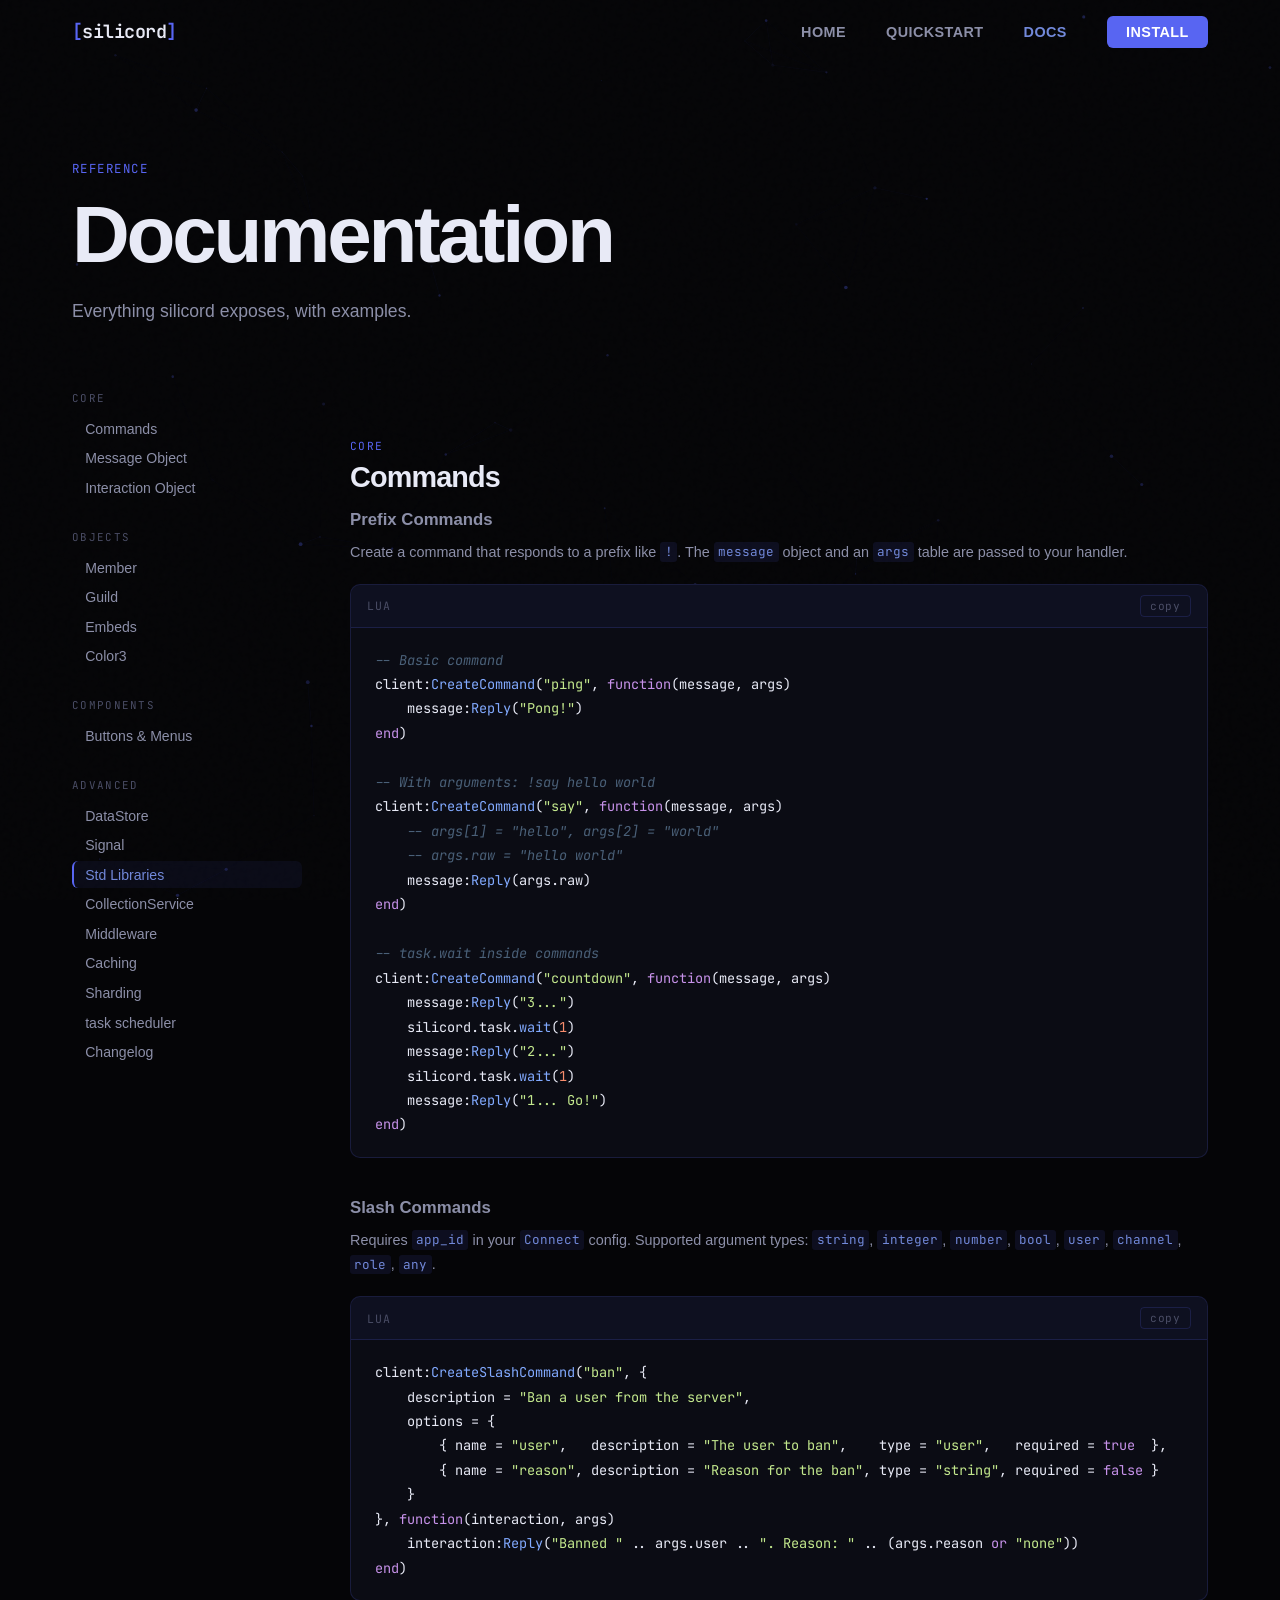
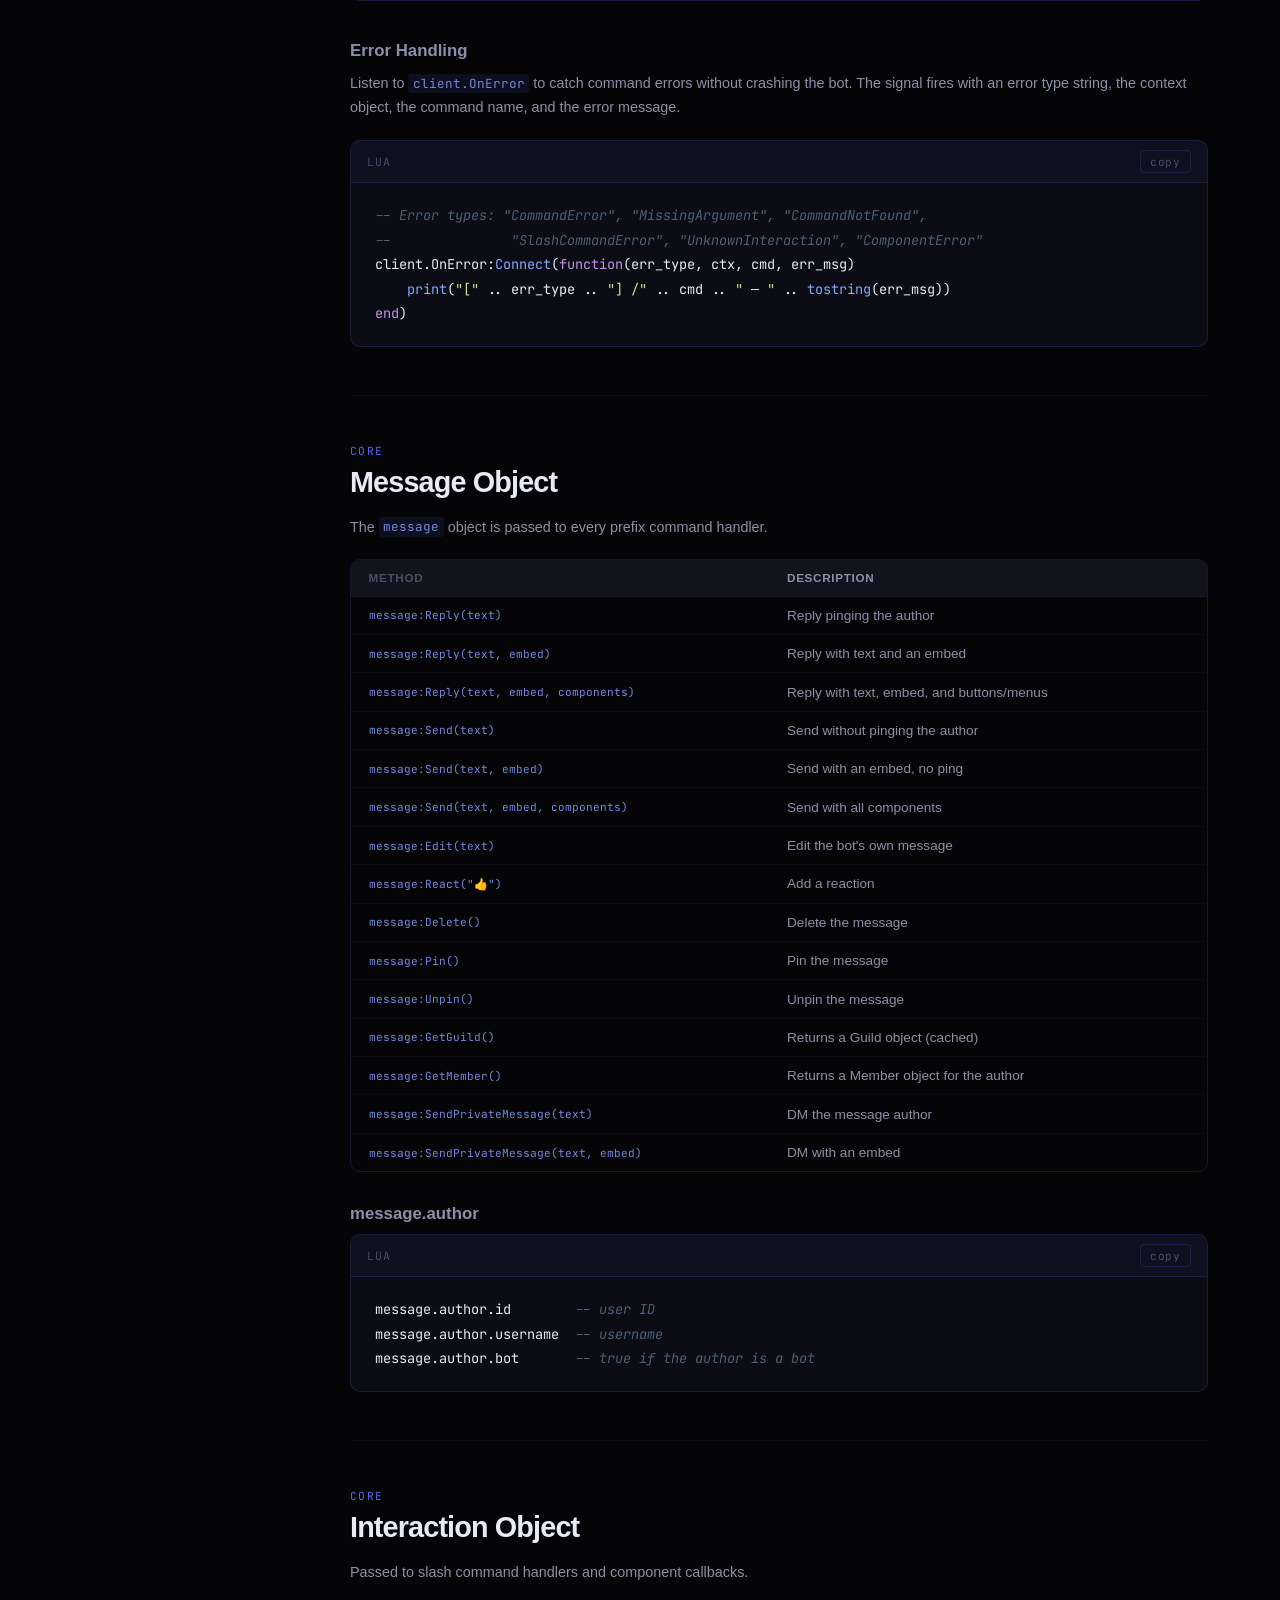
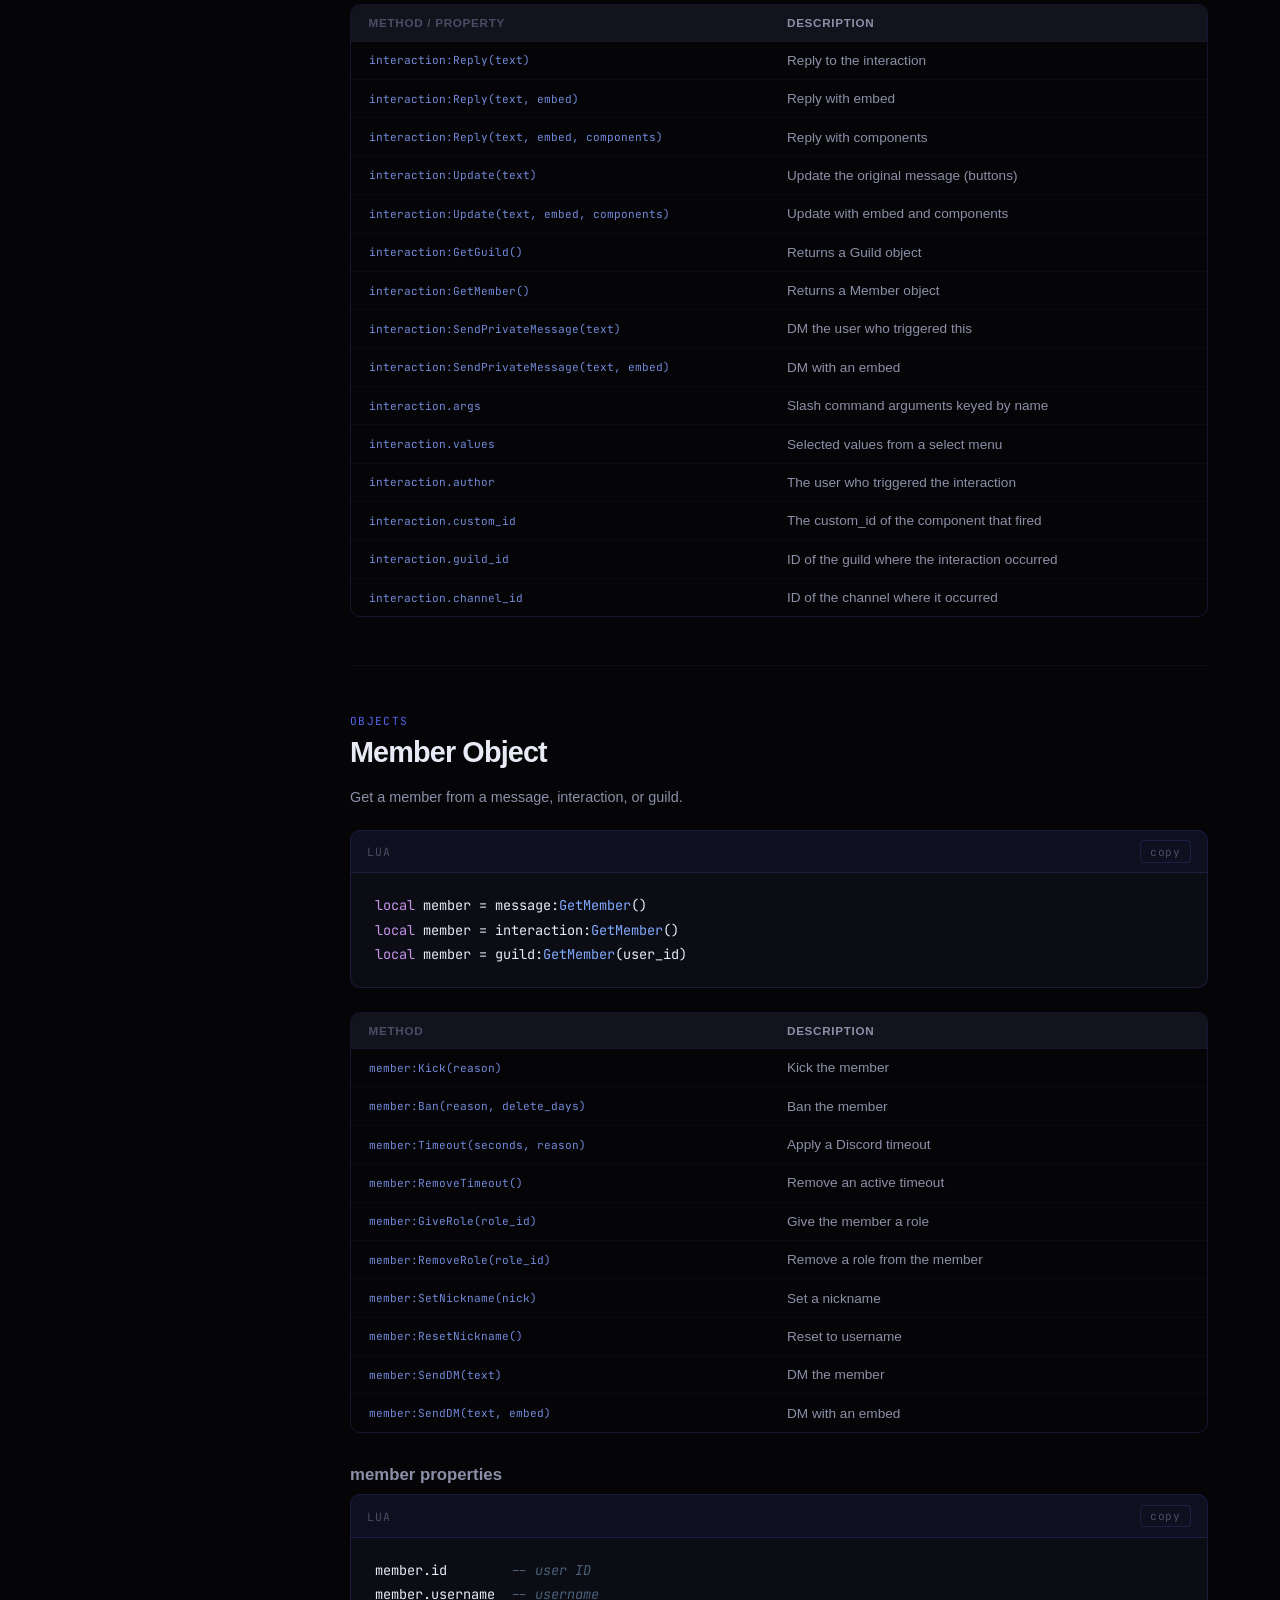
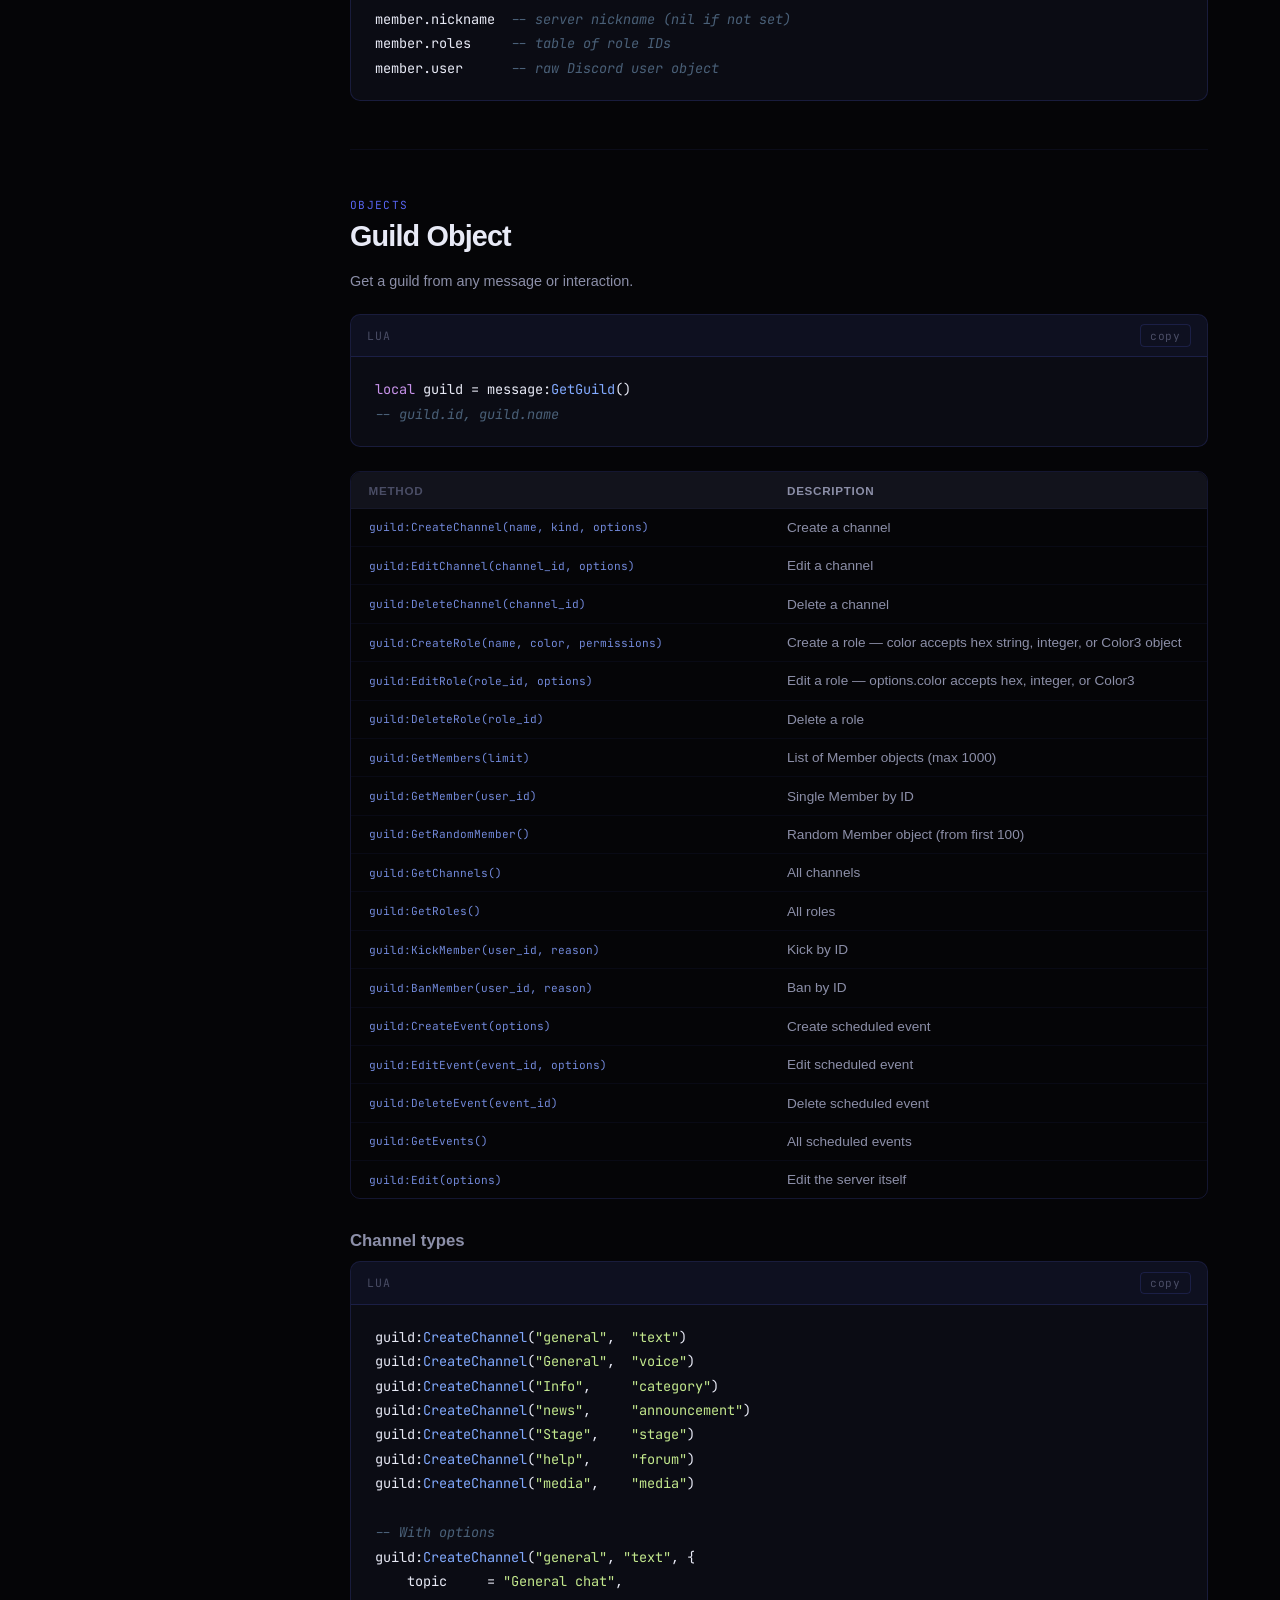
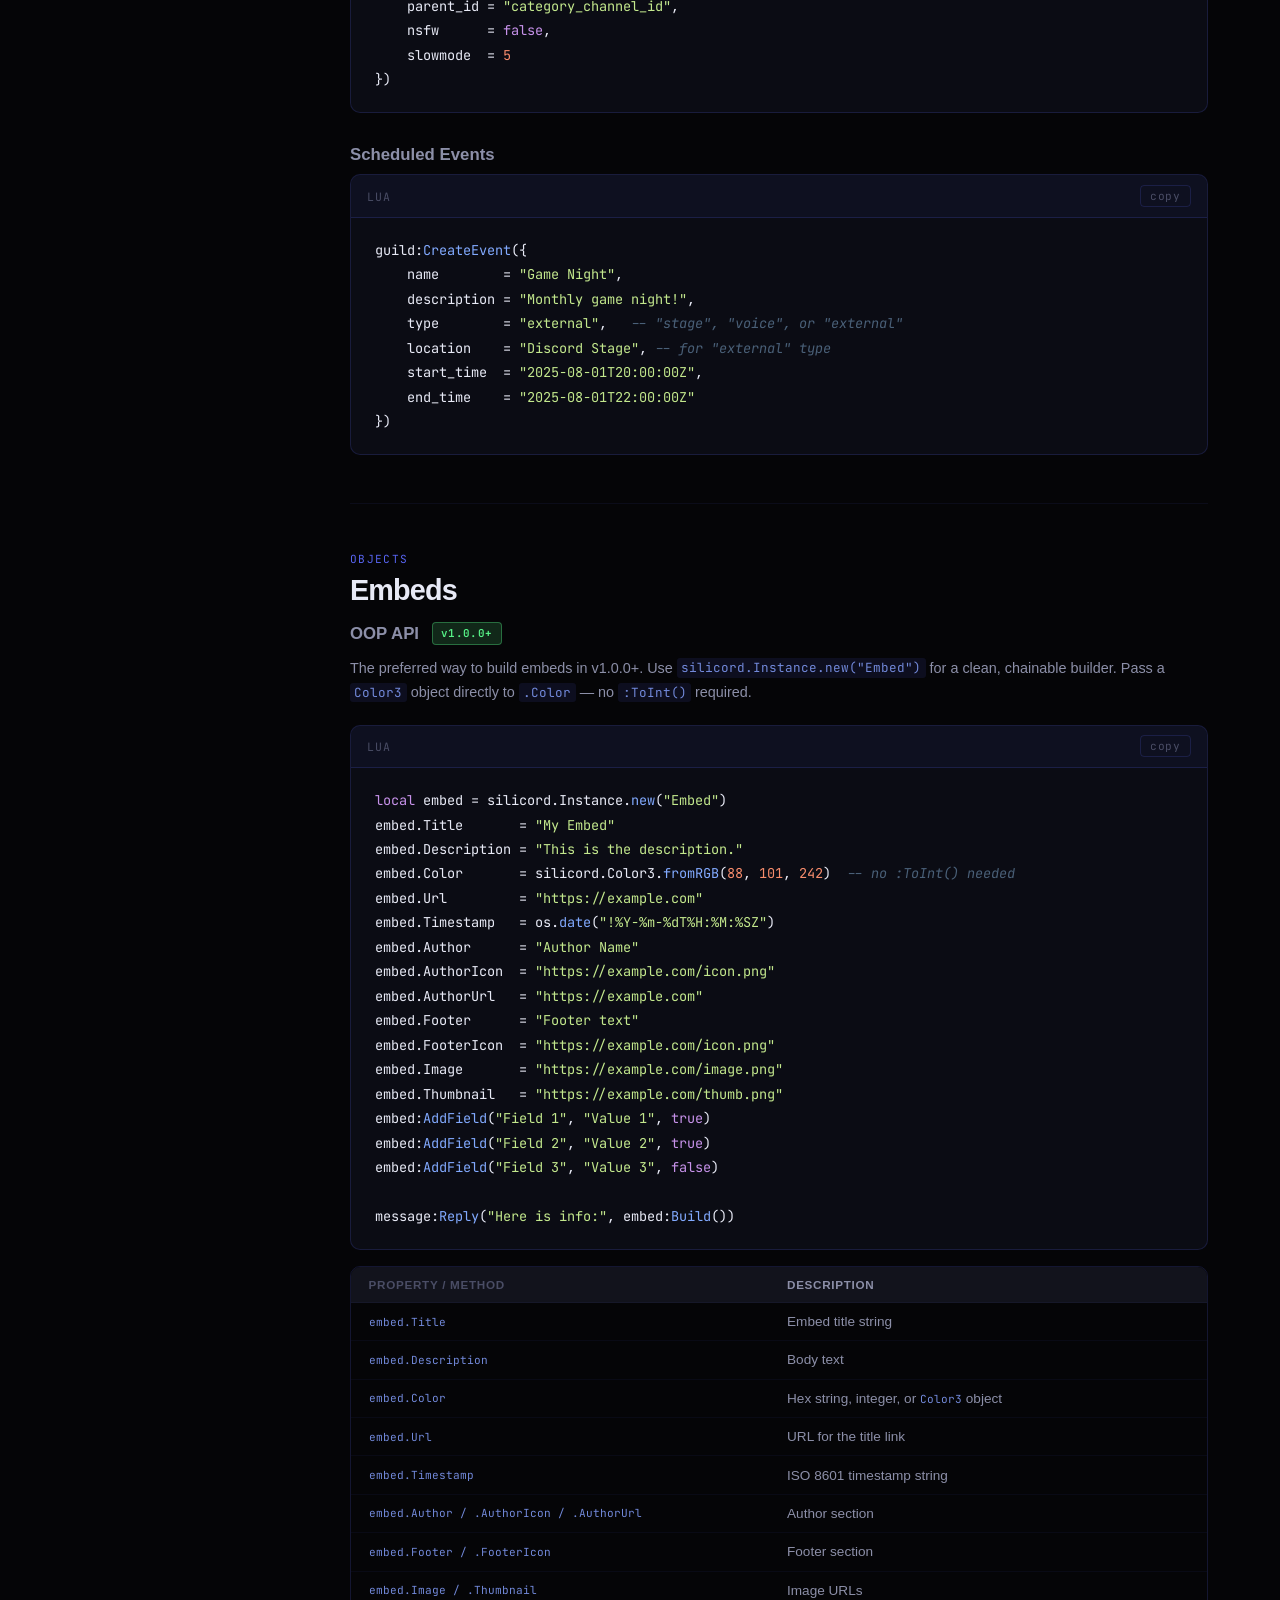
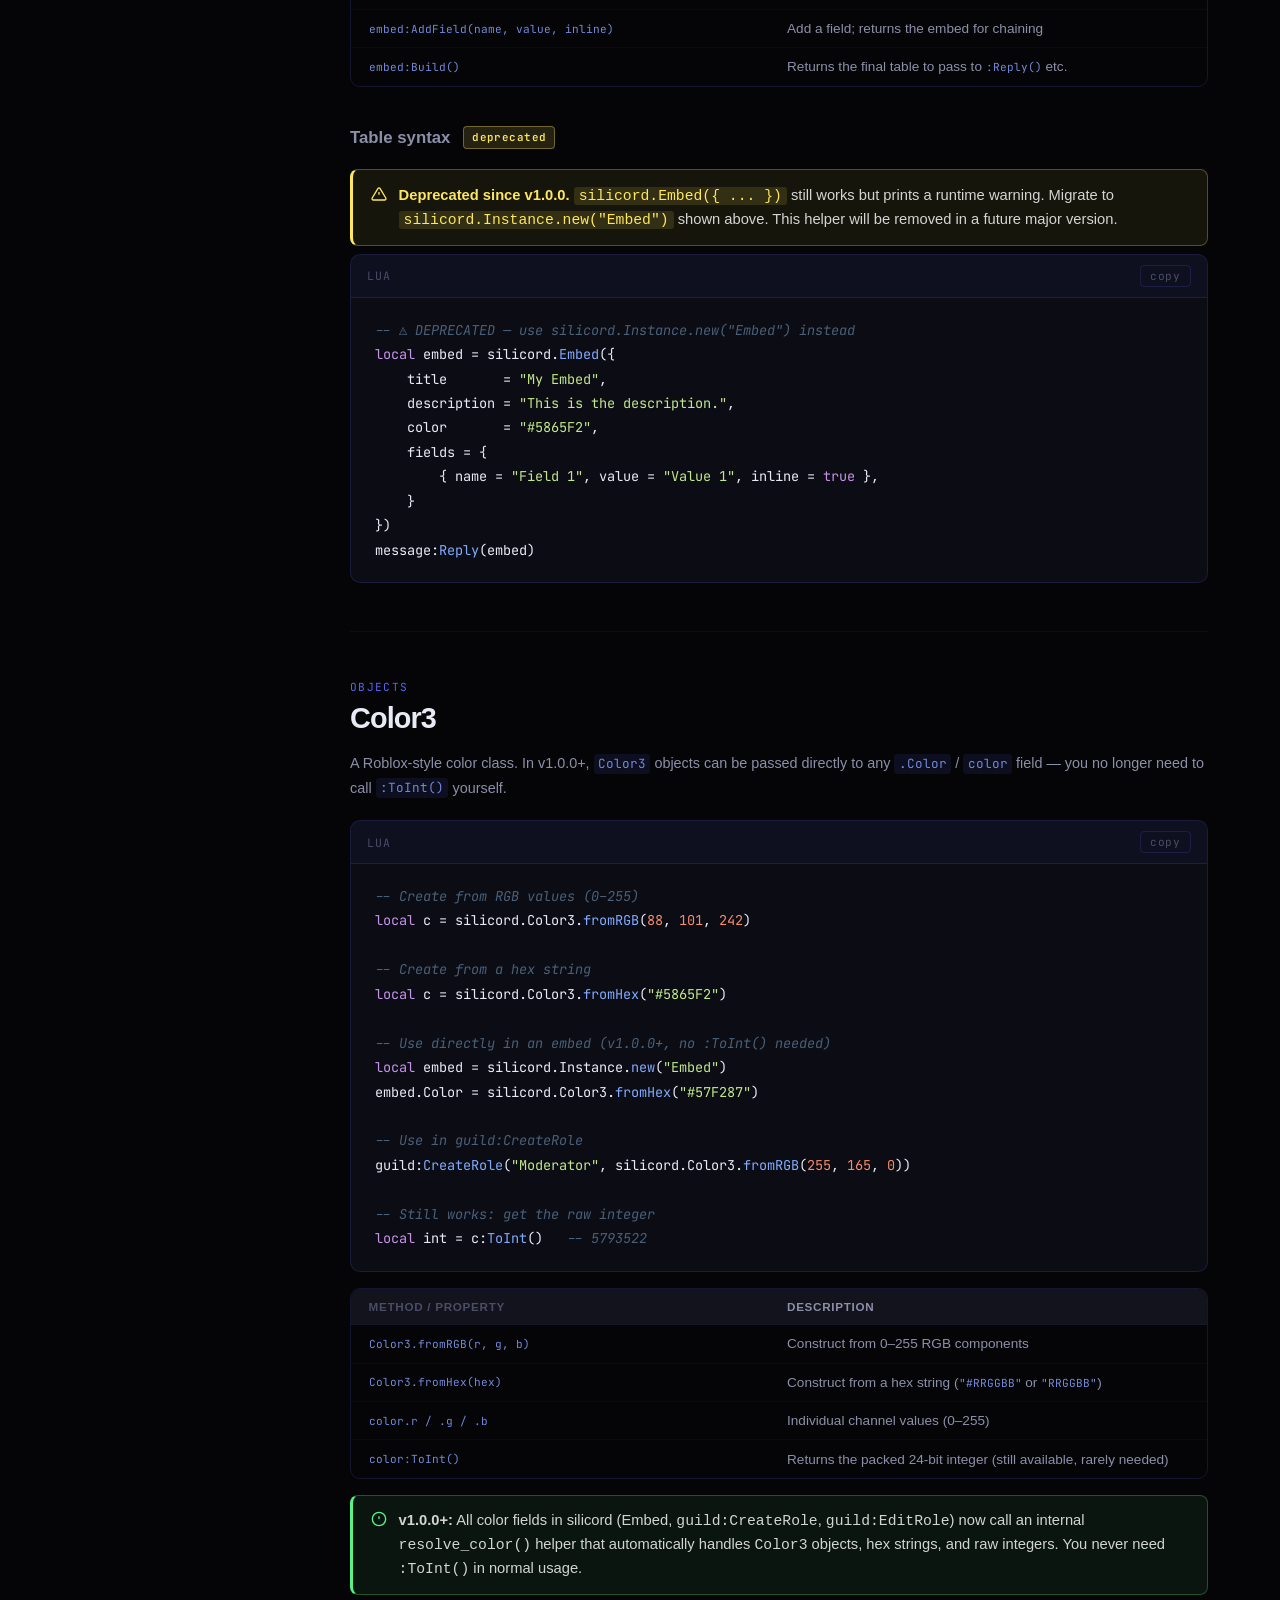
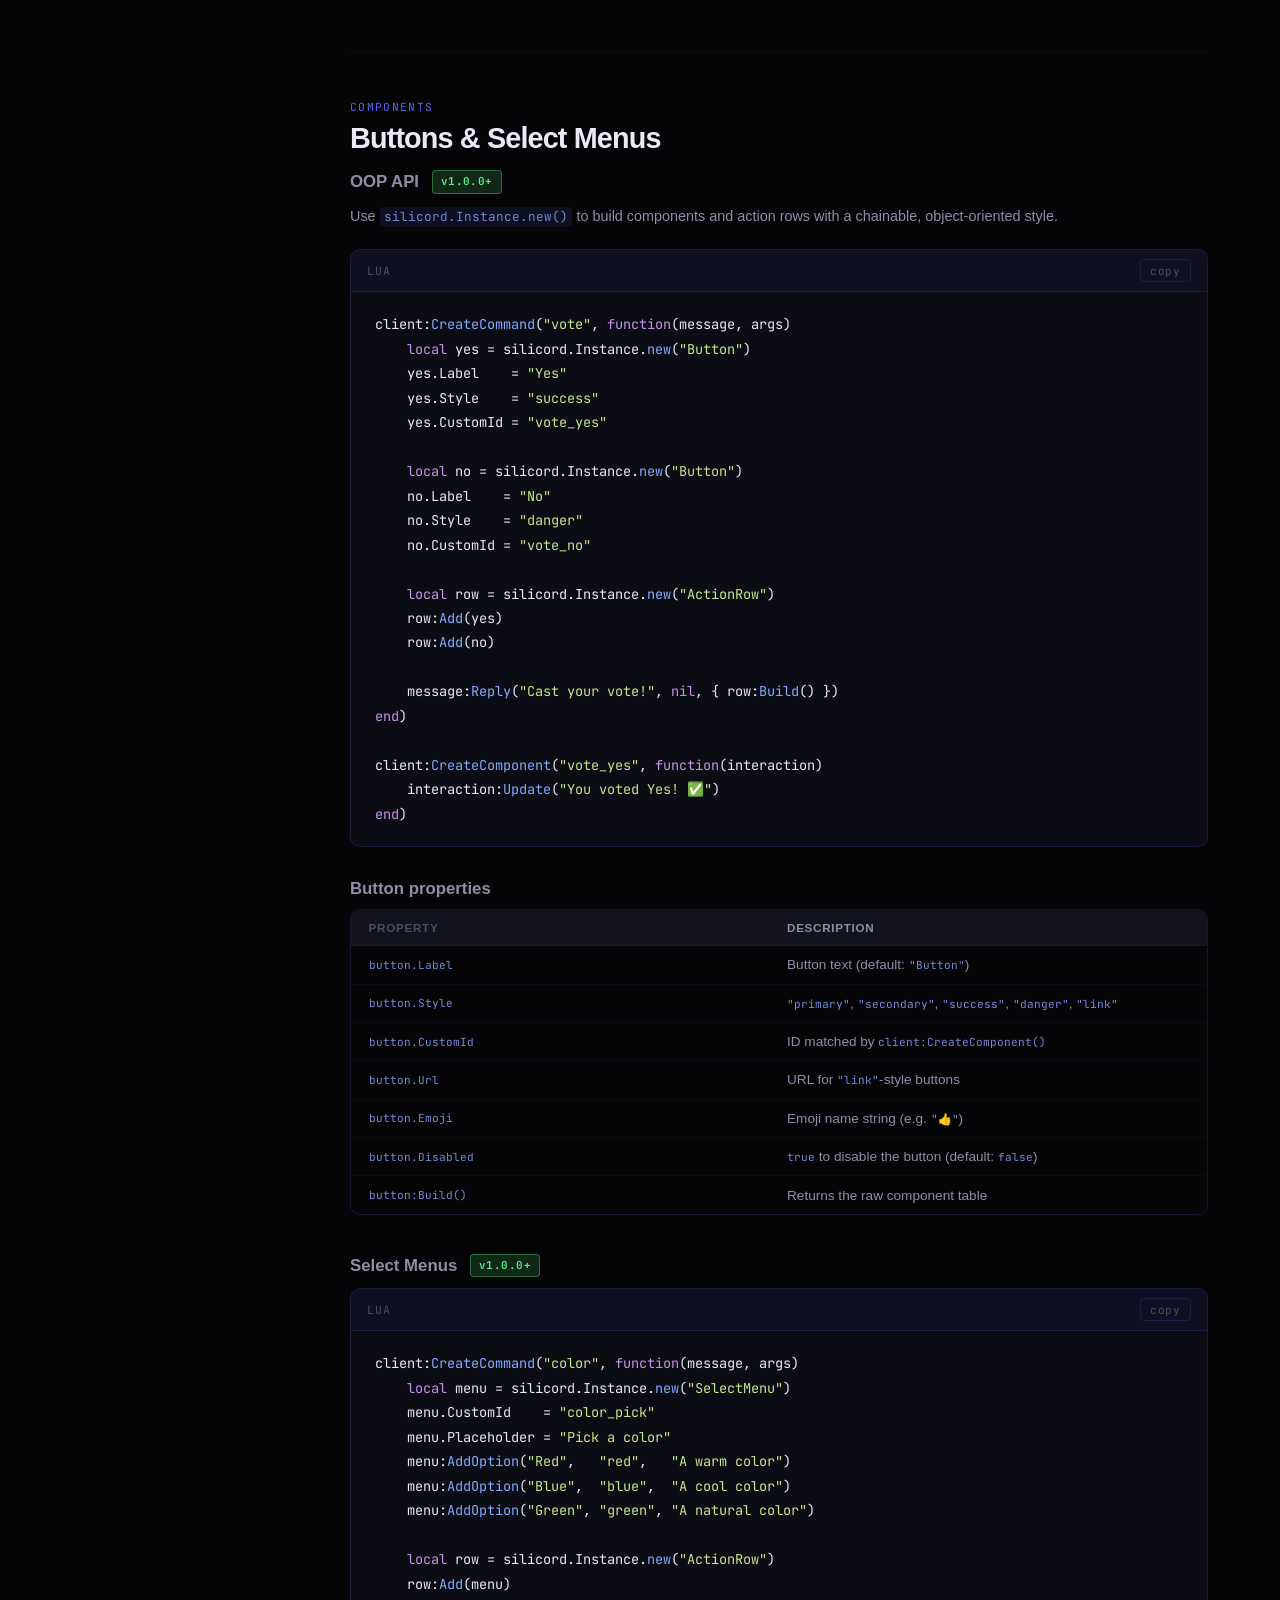
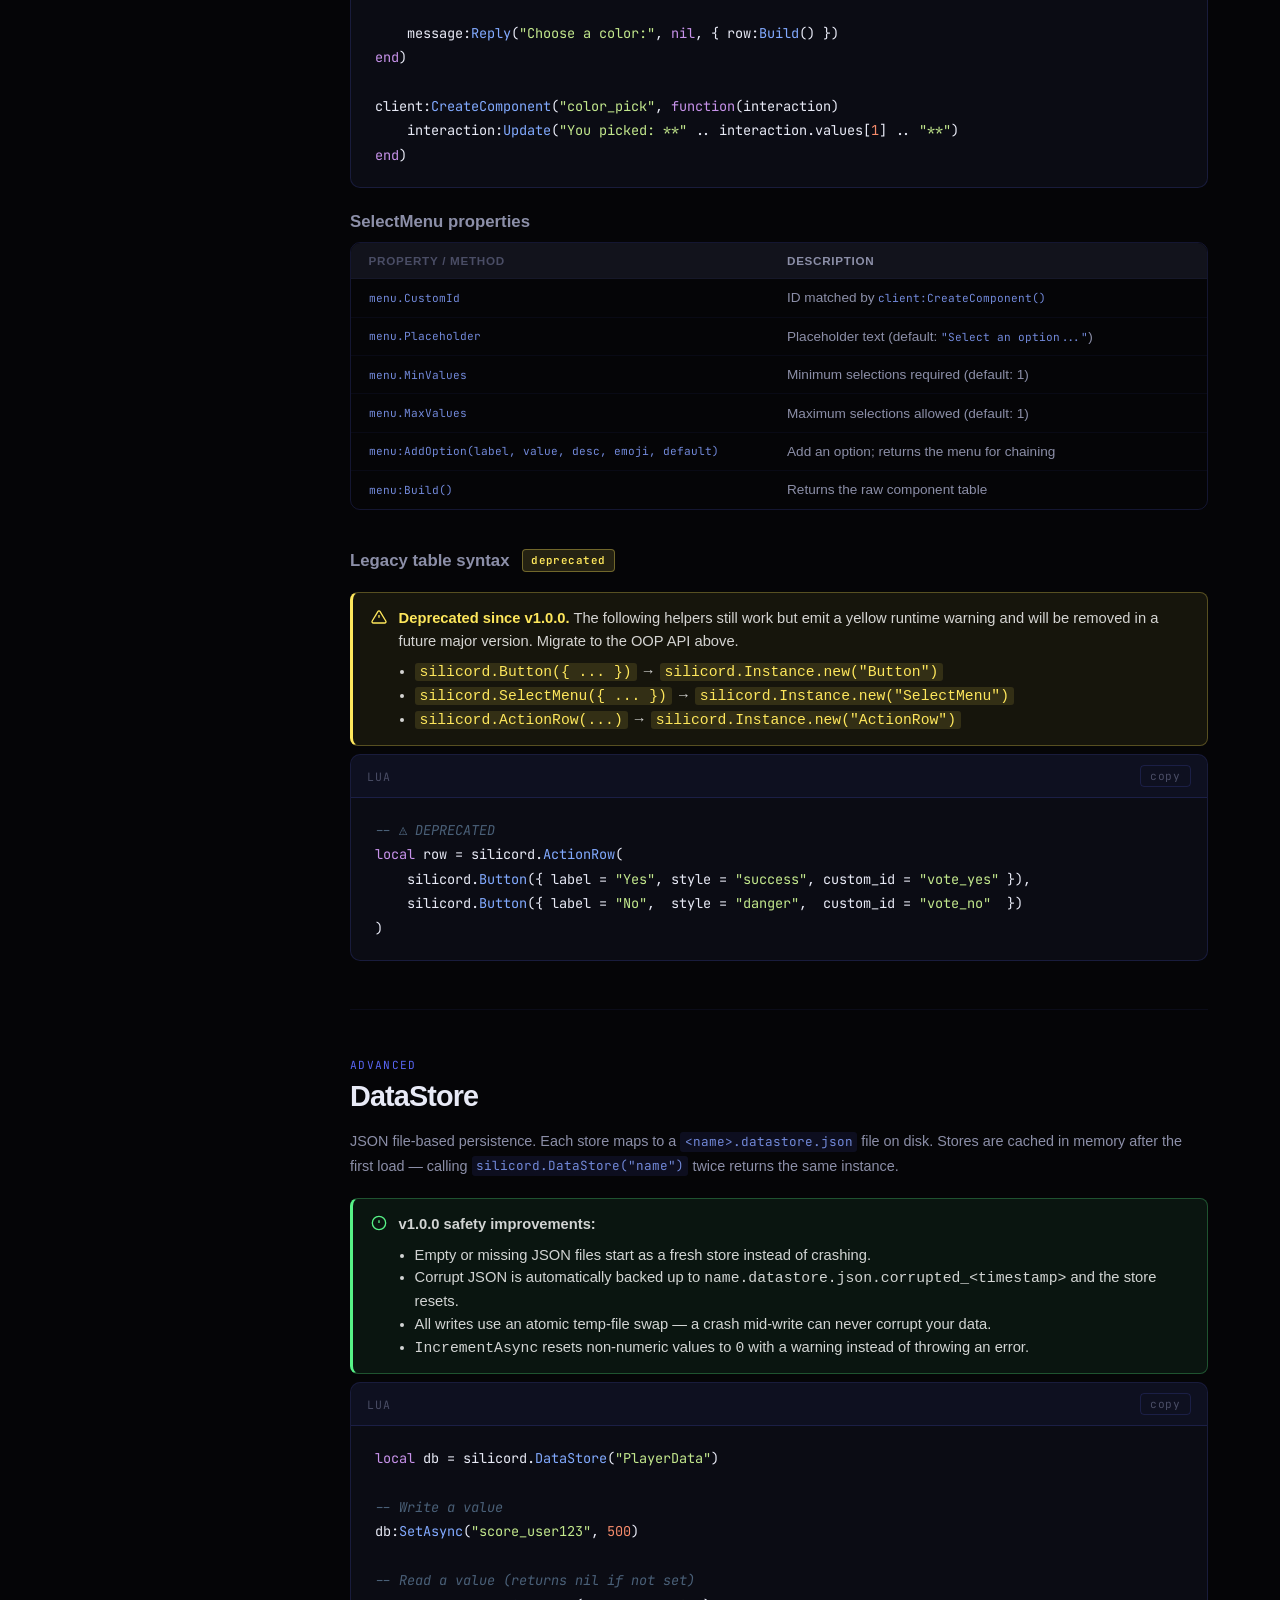
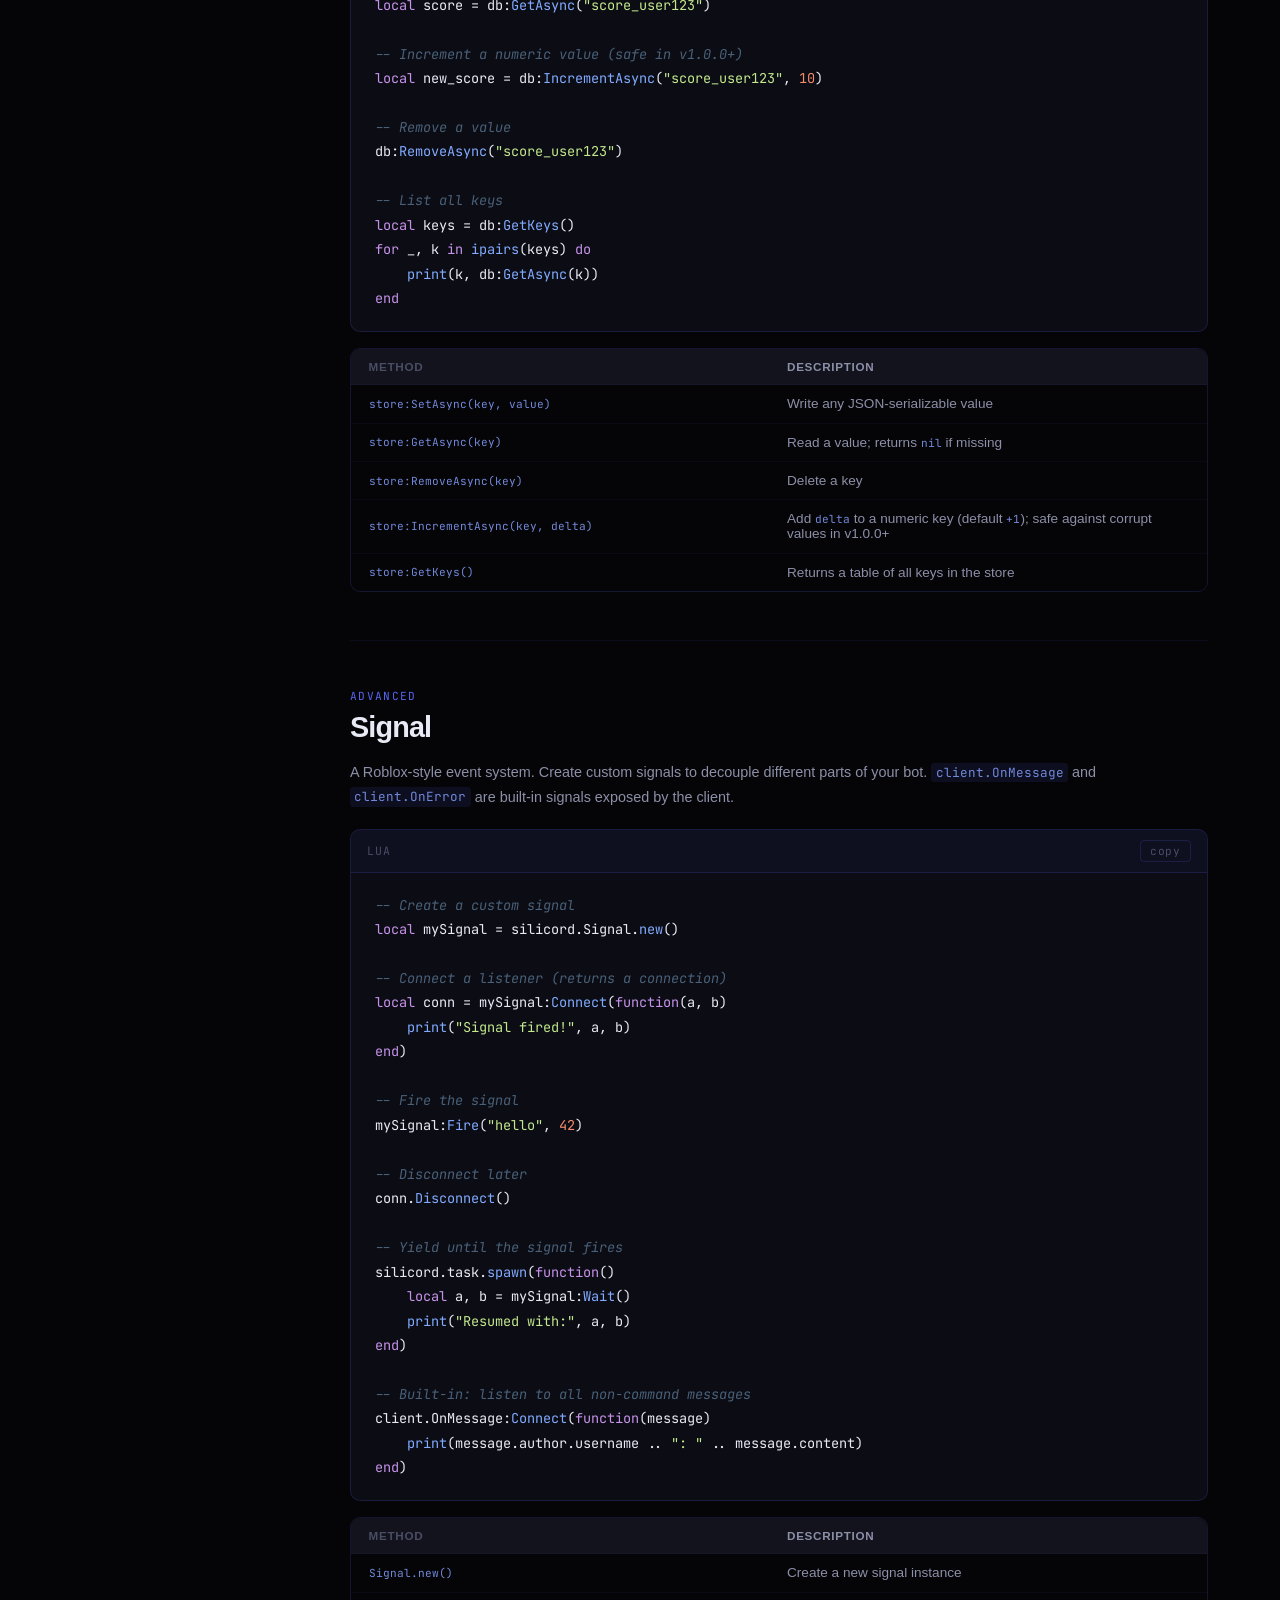
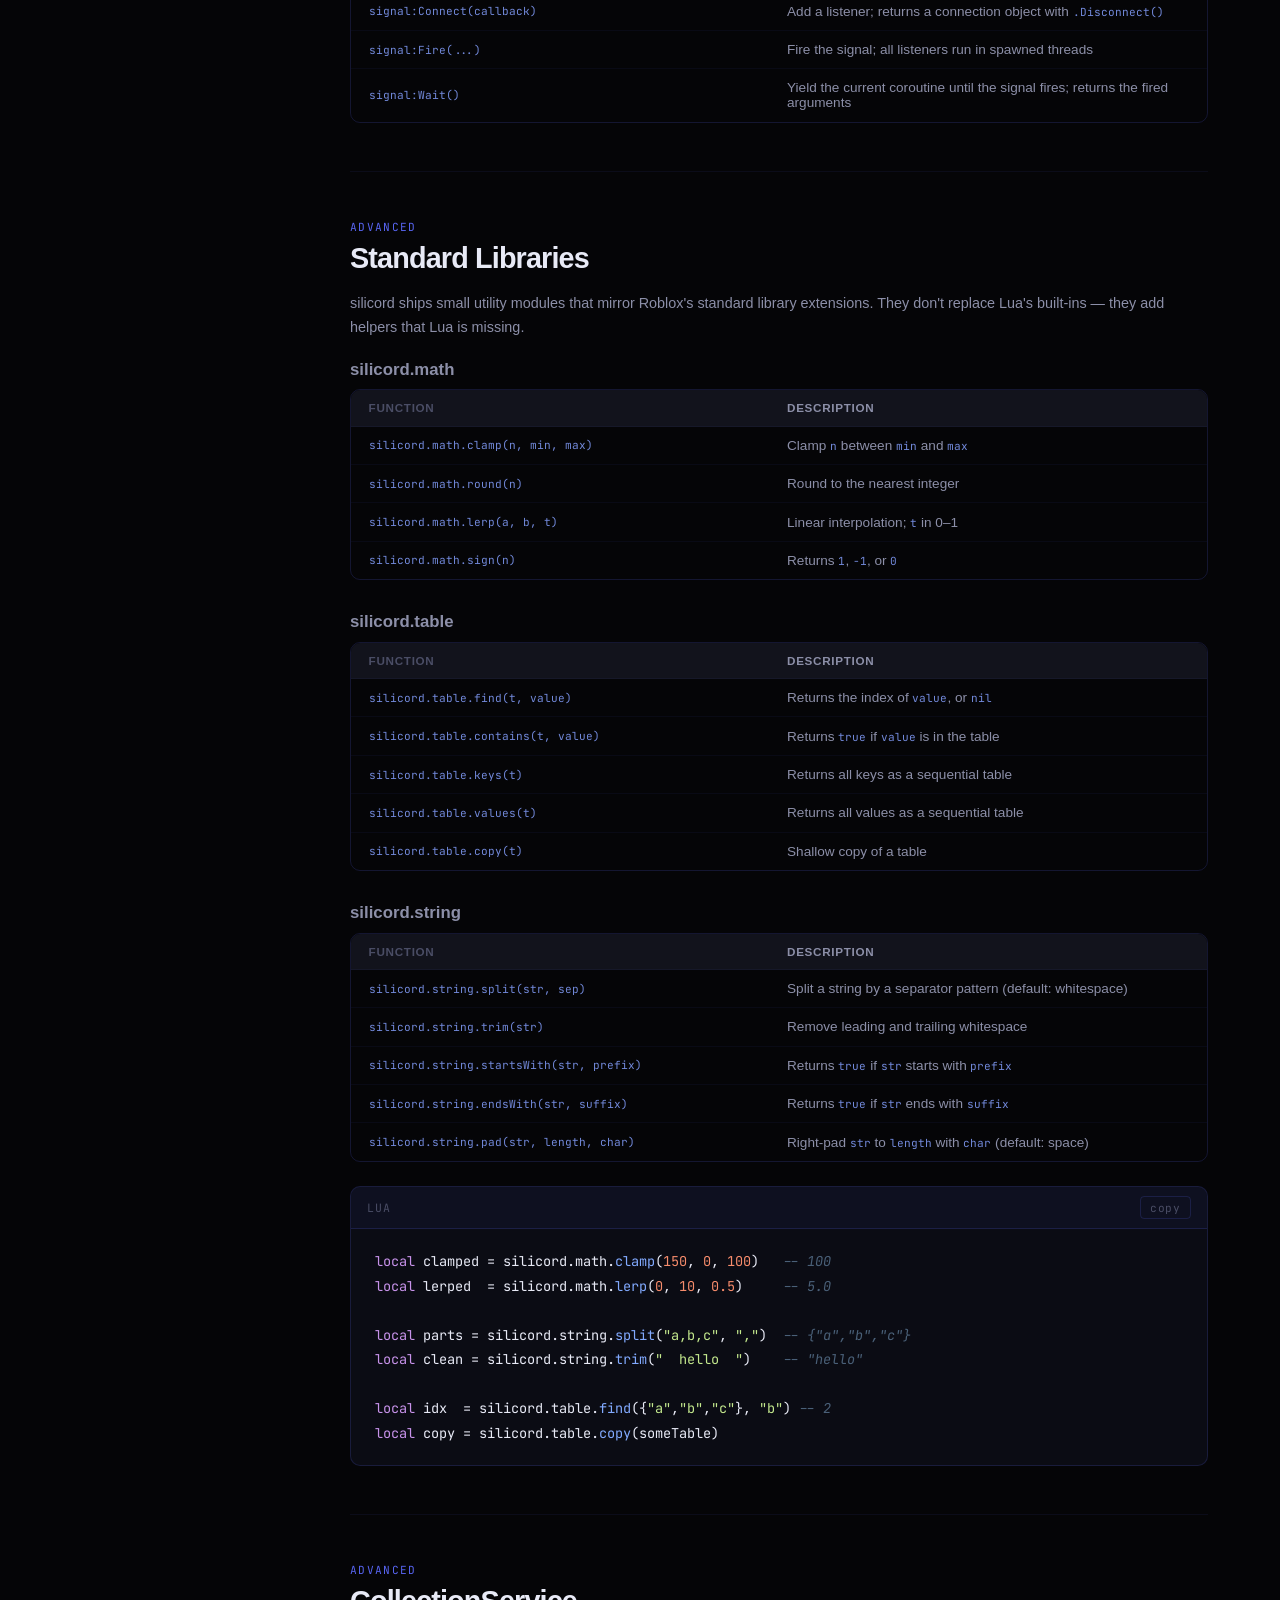
==== commit f7550a3b: "v1.1.0 new optimizations" ====
--- a/docs.html
+++ b/docs.html
@@ -7,7 +7,7 @@
   <link rel="icon" type="image/png" href="favicon.png">
   <link rel="preconnect" href="https://fonts.googleapis.com" />
   <link rel="preconnect" href="https://fonts.gstatic.com" crossorigin />
-  <link href="https://fonts.googleapis.com/css2?family=Syne:wght@400;700;800&family=JetBrains+Mono:wght@400;600&display=swap" rel="stylesheet" />
+<link href="https://fonts.googleapis.com/css2?family=JetBrains+Mono:ital,wght@0,100..800;1,100..800&display=swap" rel="stylesheet">
   <link rel="stylesheet" href="css/style.css" />
   <style>
     /* ── Version / Status badges ─────────────────────────────── */
@@ -1164,7 +1164,12 @@
         <div class="doc-section-label">Advanced</div>
         <h2 class="doc-section-title">Changelog</h2>
         <div class="changelog">
-
+          <div class="changelog-item">
+            <div class="changelog-ver">v1.1.0</div>
+            <div class="changelog-body">
+              <strong>New features:</strong> Multi-bug patch, fixed <code>WebSocket</code> connection issues, improved error handling, and various optimizations.
+            </div>
+          </div>
           <div class="changelog-item">
             <div class="changelog-ver">v1.0.0</div>
             <div class="changelog-body">
